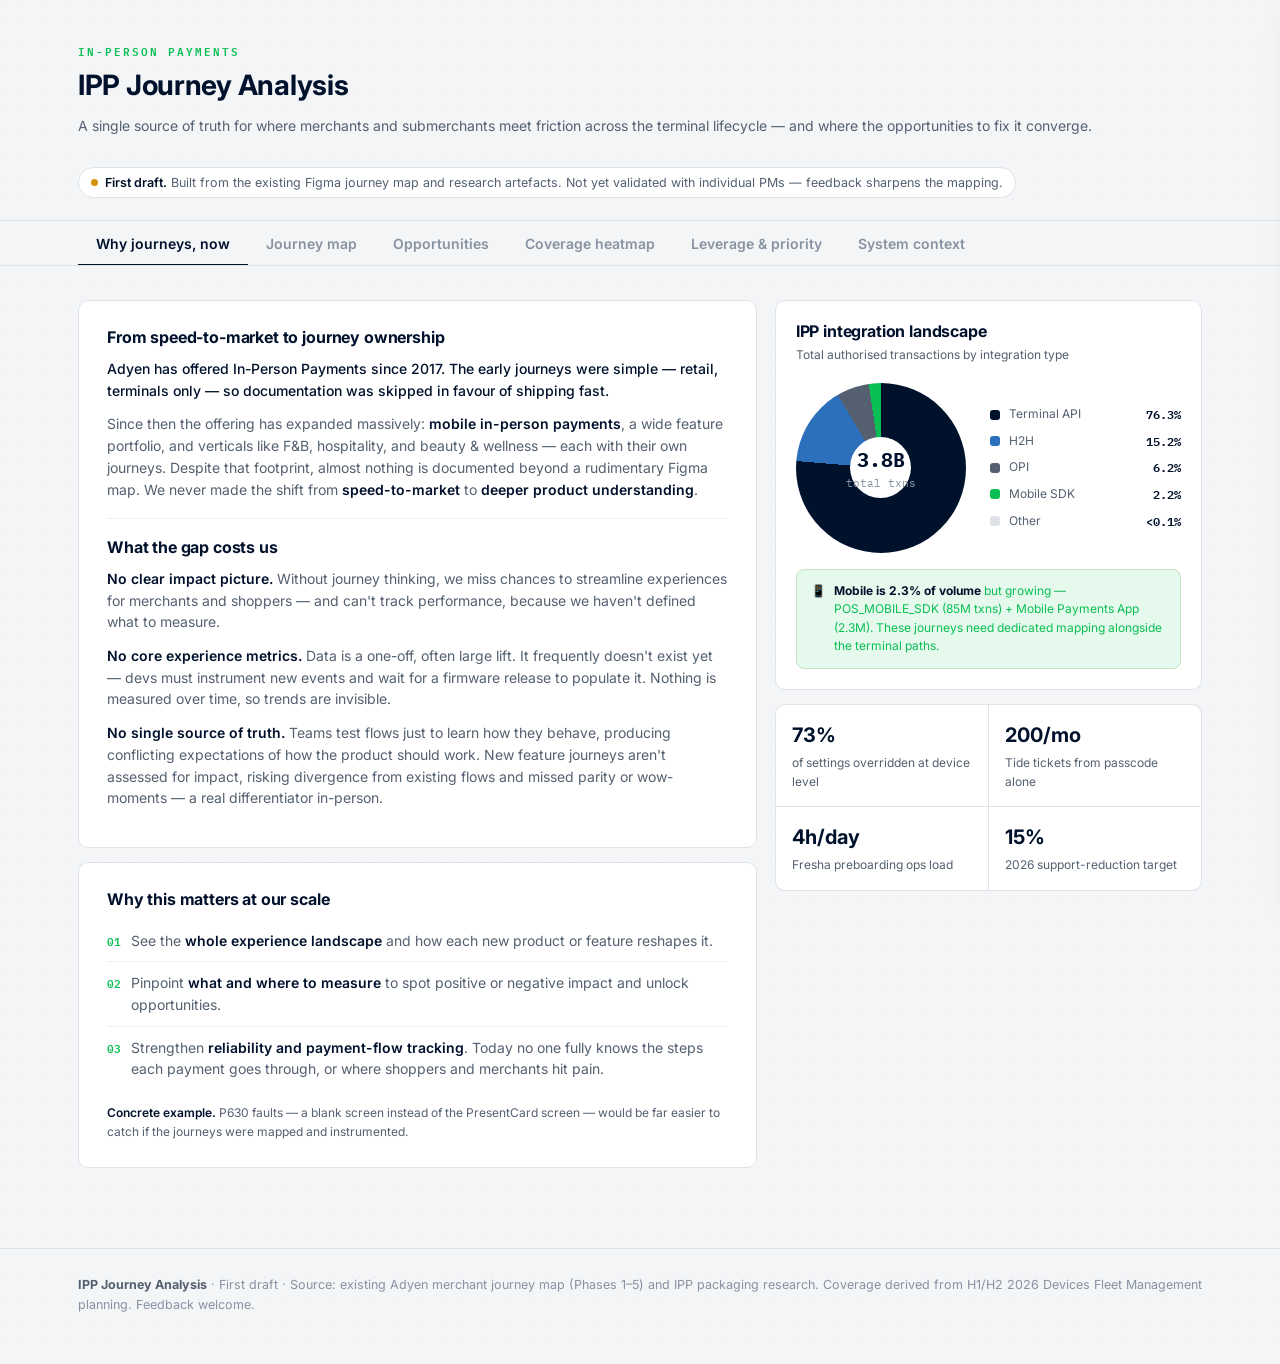
==== IPP Journey.html @ 1c4d9d55 "Initial commit: IPP Journey Dashboard + Landing page" ====
<!DOCTYPE html>
<html lang="en">
<head>
<meta charset="utf-8">
<meta name="viewport" content="width=device-width, initial-scale=1">
<title>IPP Journey Analysis · Opportunity & Coverage Map</title>
<link rel="preconnect" href="https://fonts.googleapis.com">
<link rel="preconnect" href="https://fonts.gstatic.com" crossorigin>
<link href="https://fonts.googleapis.com/css2?family=Inter:wght@400;500;600;700;800;900&family=IBM+Plex+Mono:wght@400;500;600&display=swap" rel="stylesheet">
<style>
:root{
  --bg:#f3f5f7; --panel:#ffffff; --ink:#00112c; --ink-soft:#546070; --ink-faint:#8892a2;
  --line:#dfe3e8; --line-soft:#eef0f3;
  --accent:#0abf53; --accent-deep:#068d3c; --accent-tint:#e6f9ed;
  --strong:#0abf53; --partial:#d4920a; --infra:#2c6fba; --gap:#d14252; --out:#8c95a1; --unmapped:#a8b0b8;
  --p0:#c73a2e; --p1:#b07a12; --p2:#6b7688; --explore:#4a7da8;
  --shadow:0 1px 3px rgba(0,17,44,.04);
  
  /* — Type scale (Adyen CA) — */
  --fs-display:28px; --fs-h1:24px; --fs-h2:20px; --fs-h3:16px;
  --fs-body:14px; --fs-caption:12px; --fs-micro:10.5px;
  --fw-bold:700; --fw-semi:600; --fw-med:500; --fw-reg:400;
  --lh-tight:1.15; --lh-snug:1.3; --lh-normal:1.55;
  --shadow-lg:0 2px 8px rgba(0,17,44,.06),0 12px 32px rgba(0,17,44,.08);
}
*{box-sizing:border-box}
html{scroll-behavior:smooth}
body{margin:0;background:var(--bg);color:var(--ink);
  font-family:"Inter",system-ui,sans-serif;font-size:var(--fs-body);line-height:var(--lh-normal);
  -webkit-font-smoothing:antialiased;
  background-image:radial-gradient(circle at 1px 1px,rgba(0,17,44,.02) 1px,transparent 0);
  background-size:22px 22px;}
.mono{font-family:"IBM Plex Mono",monospace}
h1,h2,h3{font-family:"Inter",sans-serif;font-weight:var(--fw-bold);letter-spacing:-.01em;margin:0}
h1{font-size:var(--fs-display);line-height:var(--lh-tight)}
h2{font-size:var(--fs-h2);line-height:var(--lh-snug)}
h3{font-size:var(--fs-h3);line-height:var(--lh-snug)}
a{color:inherit}

/* ---- shell ---- */
.wrap{max-width:1180px;margin:0 auto;padding:0 28px}
header.top{padding:42px 0 22px;border-bottom:1px solid var(--line)}
.eyebrow{font-family:"IBM Plex Mono",monospace;font-size:11px;letter-spacing:.18em;text-transform:uppercase;color:var(--accent);font-weight:600}
header.top h1{font-size:var(--fs-display);line-height:var(--lh-tight);margin:10px 0 8px;font-weight:var(--fw-bold)}
header.top .sub{color:var(--ink-soft);font-size:var(--fs-body)}
.draftflag{display:inline-flex;align-items:center;gap:7px;margin-top:16px;padding:5px 12px;border:1px solid var(--line);
  border-radius:999px;background:var(--panel);font-size:12.5px;color:var(--ink-soft)}
.draftflag b{color:var(--ink);font-weight:var(--fw-semi)}
.dot{width:7px;height:7px;border-radius:50%;background:var(--partial);display:inline-block;flex:none}

/* ---- nav ---- */
nav.tabs{position:sticky;top:0;z-index:40;background:rgba(243,245,247,.95);backdrop-filter:blur(8px);
  border-bottom:1px solid var(--line)}
.tabs-inner{display:flex;gap:0;overflow-x:auto;padding:0}
.tab{flex:none;border:0;background:transparent;cursor:pointer;font-family:"Inter",sans-serif;font-size:var(--fs-body);
  font-weight:var(--fw-semi);color:var(--ink-faint);padding:14px 18px 12px;border-bottom:2px solid transparent;
  transition:.14s;white-space:nowrap;margin-bottom:-1px}
.tab:hover{color:var(--ink)}
.tab.active{color:var(--ink);border-bottom-color:var(--ink)}
.tab .n{display:none}

section.view{display:none;padding:34px 0 80px;animation:fade .3s ease}
section.view.active{display:block}
@keyframes fade{from{opacity:0;transform:translateY(6px)}to{opacity:1;transform:none}}
.viewhead{margin-bottom:22px}
.viewhead h2{font-size:var(--fs-h1);margin-bottom:6px}
.viewhead p{color:var(--ink-soft);margin:0;font-size:var(--fs-body)}

/* ---- KPI ---- */
.kpis{display:grid;grid-template-columns:repeat(4,1fr);gap:14px;margin:0 0 28px}
.kpi{background:var(--panel);border:1px solid var(--line);border-radius:10px;padding:16px 18px 14px;box-shadow:none}
.kpi .v{font-family:"Inter",sans-serif;font-weight:var(--fw-bold);font-size:var(--fs-h1);line-height:var(--lh-tight);letter-spacing:-.02em}
.kpi .l{font-size:var(--fs-caption);color:var(--ink-soft);margin-top:8px}
.kpi .l b{color:var(--ink);font-weight:600}
.kpi.accent{background:var(--panel);border-color:var(--line);border-left:3px solid var(--accent);color:var(--ink)}
.kpi.accent .v{color:var(--ink)}
.kpi.accent .l{color:var(--ink-soft)}.kpi.accent .l b{color:var(--ink)}

/* ---- cards / generic ---- */
.card{background:var(--panel);border:1px solid var(--line);border-radius:10px;box-shadow:none}
.grid2{display:grid;grid-template-columns:1.35fr .85fr;gap:18px;align-items:start}
.prose{padding:26px 28px}
.prose h3{font-size:var(--fs-h3);margin-bottom:10px}
.prose p{margin:0 0 12px;color:var(--ink-soft);font-size:var(--fs-body)}
.prose p b{color:var(--ink);font-weight:600}
.prose .lead{color:var(--ink);font-size:var(--fs-body);font-weight:var(--fw-med)}
.divider{height:1px;background:var(--line-soft);margin:18px 0}
.stat-strip{display:grid;grid-template-columns:1fr 1fr;gap:1px;background:var(--line);border-radius:10px;overflow:hidden;border:1px solid var(--line)}
.stat-strip .s{background:var(--panel);padding:15px 16px}
.stat-strip .s .num{font-family:"Inter",sans-serif;font-weight:var(--fw-bold);font-size:var(--fs-h2);color:var(--ink)}
.stat-strip .s .cap{font-size:var(--fs-caption);color:var(--ink-soft);margin-top:3px}
.why-list{list-style:none;padding:0;margin:0}
.why-list li{padding:10px 0;border-bottom:1px solid var(--line-soft);font-size:var(--fs-body);color:var(--ink-soft);display:flex;gap:10px}
.why-list li:last-child{border:0}
.why-list li .ix{font-family:"IBM Plex Mono";font-size:11px;color:var(--accent);font-weight:600;flex:none;margin-top:2px}
.why-list li b{color:var(--ink);font-weight:600}

/* ---- filters ---- */
.filters{display:flex;flex-wrap:wrap;gap:18px;align-items:center;margin-bottom:20px;padding:12px 16px;
  background:var(--panel);border:1px solid var(--line);border-radius:10px}
.fgroup{display:flex;align-items:center;gap:8px}
.fgroup .flab{font-family:"IBM Plex Mono";font-size:10.5px;letter-spacing:.12em;text-transform:uppercase;color:var(--ink-faint)}
.chip{border:1px solid var(--line);background:#fff;cursor:pointer;font-family:"Inter";font-weight:600;font-size:12.5px;
  padding:6px 12px;border-radius:999px;color:var(--ink-soft);transition:.14s}
.chip:hover{border-color:var(--ink-faint)}
.chip.on{background:var(--ink);color:#fff;border-color:var(--ink)}
.fcount{margin-left:auto;font-family:"IBM Plex Mono";font-size:12px;color:var(--ink-faint)}

/* ---- opportunity cards ---- */
.opp-grid{display:grid;grid-template-columns:repeat(2,1fr);gap:14px}
.opp{background:var(--panel);border:1px solid var(--line);border-radius:10px;padding:18px 18px 16px;cursor:pointer;
  transition:.16s;box-shadow:var(--shadow);position:relative;overflow:hidden}
.opp:hover{transform:translateY(-2px);box-shadow:var(--shadow-lg);border-color:#cfd6cf}
.opp::before{content:"";position:absolute;left:0;top:0;bottom:0;width:4px;background:var(--cv,var(--out))}
.opp .row1{display:flex;align-items:center;gap:9px;margin-bottom:7px}
.opp .oid{font-family:"IBM Plex Mono";font-weight:600;font-size:12px;color:var(--ink-faint)}
.opp h3{font-size:var(--fs-h3);line-height:var(--lh-snug);margin:2px 0 8px}
.opp .desc{font-size:var(--fs-caption);color:var(--ink-soft);line-height:var(--lh-normal);display:-webkit-box;-webkit-line-clamp:2;-webkit-box-orient:vertical;overflow:hidden}
.opp .meta{display:flex;gap:7px;margin-top:13px;flex-wrap:wrap}
.badge{font-family:"IBM Plex Mono";font-size:10.5px;font-weight:600;padding:3px 9px;border-radius:6px;letter-spacing:.02em}
.pri-P0{background:#fbe7e4;color:var(--p0)}.pri-P1{background:#e8f3de;color:var(--p1)}
.pri-P2{background:#edeeec;color:var(--p2)}.pri-Explore{background:#e6eef4;color:var(--explore)}
.cv{display:inline-flex;align-items:center;gap:6px;font-size:11px;font-weight:600;color:var(--ink-soft)}
.cv .cvdot{width:9px;height:9px;border-radius:50%;background:var(--cvc)}
.cv-strong{--cvc:var(--strong)}.cv-partial{--cvc:var(--partial)}.cv-infra{--cvc:var(--infra)}
.cv-gap{--cvc:var(--gap)}.cv-out{--cvc:var(--out)}.cv-unmapped{--cvc:var(--unmapped)}
.opp .conv{margin-left:auto;font-family:"IBM Plex Mono";font-size:11px;color:var(--ink-faint)}

/* ---- drawer ---- */
.scrim{position:fixed;inset:0;background:rgba(0,17,44,.38);backdrop-filter:blur(2px);opacity:0;pointer-events:none;transition:.22s;z-index:80}
.scrim.on{opacity:1;pointer-events:auto}
.drawer{position:fixed;top:0;right:0;height:100%;width:min(520px,94vw);background:var(--panel);z-index:90;
  transform:translateX(102%);transition:transform .28s cubic-bezier(.4,0,.2,1);box-shadow:var(--shadow-lg);
  overflow-y:auto;border-left:1px solid var(--line)}
.drawer.on{transform:none}
.drawer .dhead{padding:26px 28px 20px;border-bottom:1px solid var(--line);position:relative}
.drawer .dbar{position:absolute;left:0;top:0;bottom:0;width:5px;background:var(--cv,var(--out))}
.drawer .close{position:absolute;top:18px;right:20px;border:1px solid var(--line);background:#fff;border-radius:8px;
  width:32px;height:32px;cursor:pointer;font-size:17px;color:var(--ink-soft);line-height:1}
.drawer .close:hover{background:var(--line-soft)}
.drawer h3{font-size:var(--fs-h2);margin:10px 0 12px;padding-right:30px}
.drawer .dmeta{display:flex;gap:8px;flex-wrap:wrap}
.drawer .dbody{padding:22px 28px 40px}
.drawer .dsec{margin-bottom:20px}
.drawer .dsec .k{font-family:"IBM Plex Mono";font-size:10.5px;letter-spacing:.13em;text-transform:uppercase;color:var(--ink-faint);margin-bottom:7px}
.drawer .dsec .vtxt{font-size:var(--fs-body);color:var(--ink-soft)}
.signal{display:grid;grid-template-columns:1fr;gap:12px}
.signal .sg{border:1px solid var(--line);border-radius:10px;padding:12px 14px;background:#fff}
.signal .sg .sk{font-size:11.5px;font-weight:600;color:var(--ink);margin-bottom:3px}
.signal .sg .sv{font-size:13px;color:var(--ink-soft)}
.where{display:flex;flex-wrap:wrap;gap:7px}
.wtag{font-family:"IBM Plex Mono";font-size:11px;font-weight:600;padding:5px 10px;border-radius:7px;background:var(--accent-tint);color:var(--accent-deep)}
.wtag.star{background:#e8f3de;color:var(--p1)}
.whybox{background:var(--accent-tint);border:1px solid #cfe4d9;border-radius:10px;padding:14px 16px;font-size:14px;color:var(--accent-deep)}

/* ---- journey ---- */
.jtoggle{display:inline-flex;align-items:center;background:var(--panel);border:1px solid var(--line);border-radius:10px;padding:3px;gap:3px}
.jtoggle button{border:0;background:transparent;cursor:pointer;font-family:"Inter",sans-serif;font-weight:var(--fw-semi);font-size:var(--fs-caption);
  padding:6px 14px;border-radius:7px;color:var(--ink-faint);transition:.14s;white-space:nowrap}
.jtoggle button:hover{color:var(--ink)}
.jtoggle button.on{background:var(--ink);color:#fff}
.journey-canvas{border:1px solid var(--line);border-radius:10px;overflow-x:auto;overflow-y:visible;
  background:#f8f9fb;background-image:radial-gradient(circle,#dfe3e8 .8px,transparent .8px);background-size:18px 18px;
  padding:28px 24px 32px}
.phase-flow{display:flex;gap:0;min-width:min-content;align-items:stretch}
.phase-col{flex:none;display:flex;flex-direction:column;gap:10px}
.phase-col .phase-head{font-family:"IBM Plex Mono",monospace;font-size:10.5px;letter-spacing:.12em;text-transform:uppercase;
  color:var(--accent);font-weight:600;padding:0 4px 10px;white-space:nowrap}
.phase-connector{flex:none;width:36px;display:flex;align-items:center;justify-content:center;position:relative;margin-top:28px}
.phase-connector::before{content:"";width:100%;height:1.5px;background:var(--line)}
.phase-connector::after{content:"";position:absolute;right:2px;top:50%;transform:translateY(-50%);
  border:5px solid transparent;border-left:6px solid var(--line)}
.step{flex:none;width:186px;background:var(--panel);border:1px solid var(--line);border-radius:10px;padding:12px 14px;
  position:relative;transition:.16s;cursor:default}
.step.has{cursor:pointer}.step.has:hover{border-color:#b8c0c8;box-shadow:var(--shadow-lg);transform:translateY(-2px)}
.step.star{border-color:var(--accent);border-width:1.5px;background:linear-gradient(168deg,#f0faf4,#fff)}
.step .sid{font-family:"IBM Plex Mono",monospace;font-size:11px;color:var(--ink-faint);font-weight:600}
.step .slabel{font-size:13px;font-weight:600;line-height:1.25;margin:4px 0 9px;min-height:32px}
.step .snote{font-size:11px;color:var(--ink-faint);line-height:1.4;margin-bottom:10px;min-height:30px}
.step .sopps{display:flex;flex-wrap:wrap;gap:4px;min-height:20px}
.opin{font-family:"IBM Plex Mono";font-size:10px;font-weight:600;padding:2px 6px;border-radius:5px;background:var(--accent-tint);color:var(--accent-deep)}
.step.star .star-i{display:inline-flex;align-items:center;gap:5px;font-size:10.5px;font-weight:600;
  color:var(--accent);background:var(--accent-tint);padding:3px 9px;border-radius:6px;margin-bottom:6px;
  font-family:'IBM Plex Mono',monospace;letter-spacing:.02em}
.step .empty{font-size:11px;color:var(--unmapped);font-style:italic}
.starnote{margin-top:10px;font-size:12.5px;color:var(--accent);display:flex;gap:7px;align-items:flex-start}
.starnote .si{flex:none}

/* ---- heatmap ---- */
.legend{display:flex;flex-wrap:wrap;gap:16px;margin-bottom:18px;font-size:12.5px;color:var(--ink-soft)}
.legend span{display:inline-flex;align-items:center;gap:7px}
.legend .lg{width:11px;height:11px;border-radius:3px}
.heatwrap{overflow-x:auto;border:1px solid var(--line);border-radius:10px;background:var(--panel);box-shadow:none}
table.heat{border-collapse:collapse;width:100%;min-width:980px}
table.heat th,table.heat td{border-bottom:1px solid var(--line-soft);border-right:1px solid var(--line-soft);text-align:center;padding:0}
table.heat thead th{position:sticky;top:0;background:var(--panel);font-weight:600;font-size:10.5px;color:var(--ink-soft);
  padding:10px 4px;vertical-align:top;line-height:1.25;z-index:2}
table.heat thead th .jhead{font-family:"IBM Plex Mono";font-size:9px;letter-spacing:.08em;color:var(--ink-faint);text-transform:uppercase}
table.heat thead th.star{background:#f4faf6}
table.heat thead th .cid{font-family:"IBM Plex Mono";font-weight:600;color:var(--ink);font-size:11px}
.rowhead{text-align:left!important;padding:11px 14px!important;position:sticky;left:0;background:var(--panel);z-index:1;
  min-width:230px;border-right:1px solid var(--line)!important;cursor:pointer}
.rowhead .rh{display:flex;align-items:center;gap:9px}
.rowhead .roid{font-family:"IBM Plex Mono";font-size:11px;color:var(--ink-faint);font-weight:600}
.rowhead .rtitle{font-size:13px;font-weight:600;line-height:1.2}
.rowhead .rcv{margin-left:auto;width:10px;height:10px;border-radius:50%;flex:none}
.cell{height:46px;position:relative}
.cell .fill{position:absolute;inset:5px;border-radius:7px;display:flex;align-items:center;justify-content:center}
.cell.f .fill{cursor:pointer}
.cell .fill .ck{font-size:14px;color:#fff;font-weight:700}
.cell.f-strong .fill{background:var(--strong)}.cell.f-partial .fill{background:var(--partial)}
.cell.f-infra .fill{background:var(--infra)}.cell.f-gap .fill{background:var(--gap)}
.cell.colstar{background:#fdfaf2}
table.heat tr:hover .rowhead{background:#fff}
.heat tr.dim{opacity:.28}
.totrow td{font-family:"IBM Plex Mono";font-size:12px;font-weight:600;color:var(--ink);padding:9px 4px!important;background:#f3f6fa}
.totrow .rowhead{background:#f3f6fa;font-family:"Inter";font-size:12px;color:var(--ink-soft)}
.htip{position:fixed;z-index:120;background:var(--ink);color:#fff;padding:9px 12px;border-radius:9px;font-size:12.5px;
  max-width:230px;line-height:1.4;pointer-events:none;opacity:0;transition:opacity .12s;box-shadow:var(--shadow-lg)}
.htip.on{opacity:1}
.htip .tt{font-family:"IBM Plex Mono";font-size:10px;letter-spacing:.05em;color:#9fd9bf;margin-bottom:3px}

/* ---- leverage ---- */
.lev-grid{display:grid;grid-template-columns:1fr 1fr;gap:14px}
.lev{background:var(--panel);border:1px solid var(--line);border-radius:10px;padding:16px 18px;box-shadow:var(--shadow);position:relative}
.lev .lr{position:absolute;top:14px;right:16px;font-family:"Inter",sans-serif;font-weight:var(--fw-bold);font-size:var(--fs-display);color:var(--line);line-height:1}
.lev .lj{font-family:"IBM Plex Mono";font-size:10.5px;letter-spacing:.1em;text-transform:uppercase;color:var(--accent);font-weight:600}
.lev h3{font-size:var(--fs-h3);margin:6px 0 6px;padding-right:34px}
.lev .lwhy{font-size:13px;color:var(--ink-soft);margin-bottom:11px}
.lev .lconv{display:flex;align-items:center;gap:10px}
.lev .lcount{font-family:"IBM Plex Mono";font-size:11px;font-weight:600;color:var(--ink);background:var(--accent-tint);padding:3px 9px;border-radius:6px}
.lev .lopps{display:flex;gap:5px;flex-wrap:wrap}
.lev.top{background:var(--panel);border-color:var(--line);border-left:3px solid var(--accent)}
.lev.top .lr{color:var(--line)}.lev.top .lj{color:var(--accent)}.lev.top h3{color:var(--ink)}
.lev.top .lwhy{color:var(--ink-soft)}.lev.top .lcount{background:var(--accent-tint);color:var(--accent)}
.lev.top .opin{background:var(--accent-tint);color:var(--accent)}

/* ---- priority table ---- */
.pritable{margin-top:30px}
.pritable h3{font-size:18px;margin-bottom:4px}
.pritable .ph{color:var(--ink-soft);font-size:14px;margin:0 0 16px}
.prow{display:grid;grid-template-columns:46px 1fr;gap:16px;padding:16px 0;border-bottom:1px solid var(--line-soft);align-items:start}
.prow:last-child{border:0}
.prow .pidcell{font-family:"IBM Plex Mono";font-weight:600;font-size:13px;color:var(--ink)}
.prow .ptop{display:flex;align-items:center;gap:9px;flex-wrap:wrap;margin-bottom:8px}
.prow .pname{font-weight:var(--fw-semi);font-size:var(--fs-body)}
.prow .pwhy{font-size:var(--fs-body);color:var(--ink-soft)}
.unmapped-note{margin-top:26px;background:#f4faf6;border:1px solid #c8e0c2;border-radius:12px;padding:18px 20px}
.unmapped-note .un-h{font-weight:700;font-size:14px;color:var(--p1);margin-bottom:6px;display:flex;align-items:center;gap:8px}
.unmapped-note p{font-size:13.5px;color:var(--ink-soft);margin:0 0 8px}

footer{border-top:1px solid var(--line);padding:26px 0 50px;color:var(--ink-faint);font-size:12.5px}
footer b{color:var(--ink-soft)}

@media(max-width:860px){
  .kpis{grid-template-columns:1fr 1fr}.grid2{grid-template-columns:1fr}
  .opp-grid{grid-template-columns:1fr}.lev-grid{grid-template-columns:1fr}
  .wrap{padding:0 18px}
}

/* — Pie chart — */
.chart-card{background:var(--panel);border:1px solid var(--line);border-radius:10px;padding:20px}
.chart-card h3{font-size:var(--fs-h3);margin-bottom:4px}
.chart-card .chart-sub{font-size:var(--fs-caption);color:var(--ink-soft);margin-bottom:18px}
.donut-wrap{display:flex;align-items:center;gap:24px}
.donut{width:170px;height:170px;border-radius:50%;position:relative;flex:none;
  background:conic-gradient(
    #00112c 0% 76.3%,
    #2c6fba 76.3% 91.5%,
    #546070 91.5% 97.7%,
    #0abf53 97.7% 99.94%,
    #dfe3e8 99.94% 100%
  )}
.donut::after{content:"";position:absolute;inset:32%;border-radius:50%;background:var(--panel)}
.donut-center{position:absolute;inset:0;display:flex;flex-direction:column;align-items:center;justify-content:center;z-index:1;
  font-family:"IBM Plex Mono",monospace;pointer-events:none}
.donut-center .dc-v{font-size:var(--fs-h2);font-weight:var(--fw-bold);color:var(--ink)}
.donut-center .dc-l{font-size:var(--fs-micro);color:var(--ink-faint)}
.chart-legend{display:flex;flex-direction:column;gap:8px;flex:1}
.chart-legend .cl{display:flex;align-items:center;gap:9px;font-size:var(--fs-caption)}
.chart-legend .cl .clc{width:10px;height:10px;border-radius:3px;flex:none}
.chart-legend .cl .clv{margin-left:auto;font-family:"IBM Plex Mono",monospace;font-weight:var(--fw-semi);color:var(--ink)}
.chart-legend .cl .cln{color:var(--ink-soft)}
.mobile-callout{margin-top:16px;background:var(--accent-tint);border:1px solid #c8e0c2;border-radius:8px;padding:12px 14px;
  font-size:var(--fs-caption);color:var(--accent);display:flex;gap:8px;align-items:flex-start}
.mobile-callout b{color:var(--ink)}

/* — Device badges on journey — */
.dev-filter{display:inline-flex;align-items:center;background:var(--panel);border:1px solid var(--line);border-radius:10px;padding:3px;gap:3px}
.dev-filter button{border:0;background:transparent;cursor:pointer;font-family:"Inter",sans-serif;font-size:var(--fs-caption);
  font-weight:var(--fw-semi);padding:6px 14px;border-radius:7px;color:var(--ink-faint);transition:.14s;white-space:nowrap}
.dev-filter button:hover{color:var(--ink)}
.dev-filter button.on{background:var(--ink);color:#fff}
.dbadge{display:inline-flex;align-items:center;gap:4px;font-size:9.5px;font-weight:var(--fw-semi);
  padding:2px 7px;border-radius:5px;margin-top:6px;letter-spacing:.02em;font-family:"IBM Plex Mono",monospace}
.dbadge.db-both{background:#e6f9ed;color:#068d3c}
.dbadge.db-terminal{background:#eef0f3;color:var(--ink-faint)}
.step.dimmed{opacity:.22;pointer-events:none;transform:scale(.97)}
</style>
</head>
<body>

<header class="top">
  <div class="wrap">
    <div class="eyebrow">In-Person Payments</div>
    <h1>IPP Journey Analysis</h1>
    <p class="sub">A single source of truth for where merchants and submerchants meet friction across the terminal lifecycle — and where the opportunities to fix it converge.</p>
    <div class="draftflag"><span class="dot"></span><span><b>First draft.</b>&nbsp;Built from the existing Figma journey map and research artefacts. Not yet validated with individual PMs — feedback sharpens the mapping.</span></div>
  </div>
</header>

<nav class="tabs"><div class="wrap"><div class="tabs-inner" id="tabs">
  <button class="tab active" data-v="overview"><span class="n">01</span>Why journeys, now</button>
  <button class="tab" data-v="journey"><span class="n">02</span>Journey map</button>
  <button class="tab" data-v="opps"><span class="n">03</span>Opportunities</button>
  <button class="tab" data-v="coverage"><span class="n">04</span>Coverage heatmap</button>
  <button class="tab" data-v="leverage"><span class="n">05</span>Leverage & priority</button>
  <button class="tab" data-v="sysinfo"><span class="n">06</span>System context</button>
</div></div></nav>

<main class="wrap">

<!-- ===== OVERVIEW ===== -->
<section class="view active" id="overview">
  <div class="grid2">
    <div>
      <div class="card prose" style="margin-bottom:14px">
        <h3>From speed-to-market to journey ownership</h3>
        <p class="lead">Adyen has offered In-Person Payments since 2017. The early journeys were simple — retail, terminals only — so documentation was skipped in favour of shipping fast.</p>
        <p>Since then the offering has expanded massively: <b>mobile in-person payments</b>, a wide feature portfolio, and verticals like F&amp;B, hospitality, and beauty &amp; wellness — each with their own journeys. Despite that footprint, almost nothing is documented beyond a rudimentary Figma map. We never made the shift from <b>speed-to-market</b> to <b>deeper product understanding</b>.</p>
        <div class="divider"></div>
        <h3>What the gap costs us</h3>
        <p><b>No clear impact picture.</b> Without journey thinking, we miss chances to streamline experiences for merchants and shoppers — and can't track performance, because we haven't defined what to measure.</p>
        <p><b>No core experience metrics.</b> Data is a one-off, often large lift. It frequently doesn't exist yet — devs must instrument new events and wait for a firmware release to populate it. Nothing is measured over time, so trends are invisible.</p>
        <p><b>No single source of truth.</b> Teams test flows just to learn how they behave, producing conflicting expectations of how the product should work. New feature journeys aren't assessed for impact, risking divergence from existing flows and missed parity or wow-moments — a real differentiator in-person.</p>
      </div>
      <div class="card prose">
        <h3>Why this matters at our scale</h3>
        <ul class="why-list">
          <li><span class="ix">01</span><span>See the <b>whole experience landscape</b> and how each new product or feature reshapes it.</span></li>
          <li><span class="ix">02</span><span>Pinpoint <b>what and where to measure</b> to spot positive or negative impact and unlock opportunities.</span></li>
          <li><span class="ix">03</span><span>Strengthen <b>reliability and payment-flow tracking</b>. Today no one fully knows the steps each payment goes through, or where shoppers and merchants hit pain.</span></li>
        </ul>
        <p style="margin-top:14px;margin-bottom:0;font-size:var(--fs-caption)"><b>Concrete example.</b> P630 faults — a blank screen instead of the PresentCard screen — would be far easier to catch if the journeys were mapped and instrumented.</p>
      </div>
    </div>

    <div>
      <div class="chart-card" style="margin-bottom:14px">
        <h3>IPP integration landscape</h3>
        <div class="chart-sub">Total authorised transactions by integration type</div>
        <div class="donut-wrap">
          <div class="donut" style="position:relative">
            <div class="donut-center"><span class="dc-v">3.8B</span><span class="dc-l">total txns</span></div>
          </div>
          <div class="chart-legend">
            <div class="cl"><span class="clc" style="background:#00112c"></span><span class="cln">Terminal API</span><span class="clv">76.3%</span></div>
            <div class="cl"><span class="clc" style="background:#2c6fba"></span><span class="cln">H2H</span><span class="clv">15.2%</span></div>
            <div class="cl"><span class="clc" style="background:#546070"></span><span class="cln">OPI</span><span class="clv">6.2%</span></div>
            <div class="cl"><span class="clc" style="background:#0abf53"></span><span class="cln">Mobile SDK</span><span class="clv">2.2%</span></div>
            <div class="cl"><span class="clc" style="background:#dfe3e8"></span><span class="cln">Other</span><span class="clv">&lt;0.1%</span></div>
          </div>
        </div>
        <div class="mobile-callout">
          <span>📱</span>
          <span><b>Mobile is 2.3% of volume</b> but growing — POS_MOBILE_SDK (85M txns) + Mobile Payments App (2.3M). These journeys need dedicated mapping alongside the terminal paths.</span>
        </div>
      </div>
      <div class="stat-strip">
        <div class="s"><div class="num">73%</div><div class="cap">of settings overridden at device level</div></div>
        <div class="s"><div class="num">200/mo</div><div class="cap">Tide tickets from passcode alone</div></div>
        <div class="s"><div class="num">4h/day</div><div class="cap">Fresha preboarding ops load</div></div>
        <div class="s"><div class="num">15%</div><div class="cap">2026 support-reduction target</div></div>
      </div>
    </div>
  </div>
</section>

<!-- ===== OPPORTUNITIES ===== -->
<section class="view" id="opps">
  <div class="viewhead"><h2>Opportunity portfolio</h2>
    <p>Ten opportunities surfaced across both journeys. Coverage status maps H1/H2 2026 initiatives against each opportunity — it isn't subjective. Tap any card for the full evidence and priority reasoning.</p></div>
  <div class="kpis">
    <div class="kpi accent"><div class="v">10</div><div class="l"><b>opportunities</b> identified — 8 mapped to journeys, 2 pending research</div></div>
    <div class="kpi"><div class="v">4</div><div class="l"><b>P0 opportunities</b> carry the strongest evidence and business case</div></div>
    <div class="kpi"><div class="v">2</div><div class="l"><b>journeys mapped</b>: Merchant config &amp; AfP submerchant onboarding</div></div>
    <div class="kpi"><div class="v">3.c</div><div class="l"><b>highest-leverage moment</b> — 5 opportunities converge at Initial Config</div></div>
  </div>
  <div class="filters">
    <div class="fgroup"><span class="flab">Priority</span>
      <button class="chip on" data-fp="all">All</button>
      <button class="chip" data-fp="P0">P0</button><button class="chip" data-fp="P1">P1</button>
      <button class="chip" data-fp="P2">P2</button><button class="chip" data-fp="Explore">Explore</button></div>
    <div class="fgroup"><span class="flab">Coverage</span>
      <button class="chip on" data-fc="all">All</button>
      <button class="chip" data-fc="strong">Strong</button><button class="chip" data-fc="partial">Partial</button>
      <button class="chip" data-fc="infra">Infra</button><button class="chip" data-fc="gap">Gap</button>
      <button class="chip" data-fc="unmapped">Unmapped</button></div>
    <span class="fcount" id="oppcount"></span>
  </div>
  <div class="opp-grid" id="oppGrid"></div>
</section>

<!-- ===== JOURNEY ===== -->
<section class="view" id="journey">
  <div class="viewhead"><h2>Journey map</h2>
    <p>Where merchants and submerchants hit friction across the terminal lifecycle — and where opportunities cluster into high-leverage intervention points.</p></div>
  <div style="display:flex;align-items:stretch;gap:10px;margin-bottom:16px;flex-wrap:wrap"><div class="jtoggle" id="jtoggle"><button class="on" data-j="A">A · Merchant Configuration</button><button data-j="B">B · Submerchant Onboarding (AfP)</button></div><div class="dev-filter" id="devFilter"><button class="on" data-d="all">All devices</button><button data-d="both">📱 Mobile relevant</button><button data-d="terminal">Terminal only</button></div></div><div id="journeyBody"></div>
</section>

<!-- ===== COVERAGE ===== -->
<section class="view" id="coverage">
  <div class="viewhead"><h2>Coverage heatmap</h2>
    <p>What is covered at each journey moment. Rows are opportunities, columns are journey sub-steps. Hover a filled cell for what's covered there; tap an opportunity to isolate its row.</p></div>
  <div class="legend">
    <span><i class="lg" style="background:var(--strong)"></i>Strong — multiple active initiatives</span>
    <span><i class="lg" style="background:var(--partial)"></i>Partial / Infra only</span>
    <span><i class="lg" style="background:var(--gap)"></i>Gap — no initiative</span>
    <span><i class="lg" style="background:var(--out)"></i>Out of scope / not Devices-owned</span>
  </div>
  <div class="heatwrap"><table class="heat" id="heat"></table></div>
</section>

<!-- ===== LEVERAGE ===== -->
<section class="view" id="leverage">
  <div class="viewhead"><h2>Leverage &amp; priority</h2>
    <p>Where opportunities converge — and why each is prioritised the way it is. Leverage is simply the count of opportunities meeting at one moment; priority weighs evidence, business impact, urgency, and foundational dependency.</p></div>
  <h3 style="font-size:16px;margin-bottom:14px">Highest-leverage moments across both journeys</h3>
  <div class="lev-grid" id="levGrid"></div>

  <div class="card prose pritable">
    <h3>Priority reasoning</h3>
    <p class="ph">Why each opportunity sits where it does.</p>
    <div id="priList"></div>
    <div class="unmapped-note">
      <div class="un-h"><span class="dot"></span>Two opportunities are intentionally unmapped</div>
      <p><b>O5 · Device customization at scale</b> and <b>O9 · Dynamic / personalized terminal content</b> sit in a campaign / content-deployment journey that hasn't been researched. The Branding research surfaces the pain (Adidas missed the Olympics window; the MVP is limited to SFO1) but doesn't define journey phases.</p>
      <p style="margin-bottom:0"><b>Next step:</b> run targeted research with merchants who deploy campaigns — e.g. Adidas, Mantel, Northern Tool — before adding a campaign journey to this map.</p>
    </div>
  </div>
</section>

<!-- ===== SYSTEM CONTEXT ===== -->
<section class="view" id="sysinfo">
  <div class="viewhead"><h2>System context &amp; documentation</h2>
    <p>Technical architecture, configuration hierarchy, and documentation references gathered from Hub and Adyen Docs — grounding the journey map in how the system actually works.</p></div>

  <div class="grid2" style="margin-bottom:22px">
    <div class="card prose">
      <h3>Configuration hierarchy</h3>
      <p class="lead">Settings inherit downward through 5 levels. Overrides at any level propagate to all children unless explicitly overridden further down.</p>
      <div style="background:#f8f9fb;border:1px solid var(--line);border-radius:8px;padding:14px 16px;font-family:'IBM Plex Mono',monospace;font-size:13px;line-height:1.8;margin:12px 0">
        <span style="color:var(--accent);font-weight:700">PSP</span> &rarr; <span style="color:var(--infra);font-weight:700">Company</span> &rarr; <span style="color:var(--partial);font-weight:700">Merchant</span> &rarr; <span style="color:var(--p1);font-weight:700">Store</span> &rarr; <span style="color:var(--p0);font-weight:700">Terminal</span>
      </div>
      <p><b>73% of settings</b> are overridden at the terminal level (the bottom). There is no single entry point for the settings application — merchants edit at account, store, or terminal level through different CA/BO paths.</p>
      <div class="divider"></div>
      <h3>Terminal Fleet Management (TFM)</h3>
      <p>Core database entities: <b>tfmconfig</b> (settings for an entity), <b>tfmterminal</b> (individual devices), <b>store</b> (merchant store), <b>account</b> (company/merchant/PSP), <b>tfmprofile</b> (config applied to terminals by filter).</p>
      <p><b>Account Settings Profiles</b> (GA Sep 2025) combine ADPs + TFM settings into reusable profiles for bulk configuration across accounts — reducing manual one-by-one setups.</p>
      <div class="divider"></div>
      <h3>EMV Kernel Configuration flow</h3>
      <p>The EMV config flow has <b>5 phases</b>, triggered when a terminal boots or merchant settings change. This is the deepest layer of configuration — card-scheme-specific parameters that determine payment behaviour.</p>
    </div>
    <div>
      <div class="card prose" style="margin-bottom:14px">
        <h3>Device Fleet Management teams</h3>
        <ul class="why-list">
          <li><span class="ix">01</span><span><b>Device configuration</b> — Config generation, delivery, CA/BO tools, inheritance, BIN tables</span></li>
          <li><span class="ix">02</span><span><b>SoftPOS management</b> — SDK management, companion app config, SDK diagnosis</span></li>
          <li><span class="ix">03</span><span><b>Custom configuration</b> — OPI config, branding, theming, customization</span></li>
          <li><span class="ix">04</span><span><b>Apple Tap to Pay</b> — Payment profiles, TtP configuration</span></li>
          <li><span class="ix">05</span><span><b>Kernel &amp; EMV</b> — Kernel configurations, AID configuration</span></li>
        </ul>
      </div>
      <div class="card prose">
        <h3>Supply chain journey</h3>
        <p>The IPP Platform Supply Chain team smooths <b>the terminal's journey from warehouse to merchant</b>. Services include:</p>
        <ul class="why-list">
          <li><span class="ix">&bull;</span><span><b>Dropshipping</b> — Direct from warehouse to submerchant</span></li>
          <li><span class="ix">&bull;</span><span><b>Custom packaging</b> — Leaflets, QR codes, branded boxes for platform merchants</span></li>
          <li><span class="ix">&bull;</span><span><b>Bulk shipping</b> — Safety stock management (max 6 months in warehouse before firmware staleness)</span></li>
        </ul>
      </div>
    </div>
  </div>

  <h3 style="font-size:16px;margin-bottom:14px">Terminal boarding journey (from logs)</h3>
  <div class="card prose" style="margin-bottom:22px">
    <p>The terminal boarding sequence can be monitored via log queries combining these steps:</p>
    <div style="display:flex;flex-wrap:wrap;gap:6px;margin:10px 0">
      <span class="opin">listStores</span><span style="color:var(--ink-faint)">&rarr;</span>
      <span class="opin">getConfiguration</span><span style="color:var(--ink-faint)">&rarr;</span>
      <span class="opin">selfBoarding</span><span style="color:var(--ink-faint)">&rarr;</span>
      <span class="opin">merchant.json</span><span style="color:var(--ink-faint)">&rarr;</span>
      <span class="opin">confirm</span><span style="color:var(--ink-faint)">&rarr;</span>
      <span class="opin">maintenance</span>
    </div>
    <p style="margin-bottom:0">This sequence maps to journey steps <b>2.c → 3.c</b>: the terminal receives its identity, downloads config, and enters operational state. Failures here create the support tickets that O3 and O4 aim to reduce.</p>
  </div>

  <h3 style="font-size:16px;margin-bottom:14px">Documentation references</h3>
  <div class="opp-grid">
    <div class="card prose" style="padding:18px">
      <h3 style="font-size:14px;color:var(--accent)">Hub (Internal)</h3>
      <ul class="why-list" style="font-size:12.5px">
        <li><span class="ix">→</span><span><a href="https://hub.is.adyen.com/engineering/platform/payments/in-person-payments/backend/ipp-platform-frontend/tfm-frontend-knowledge-sharing" target="_blank"><b>Terminal Settings application</b></a> — Property hierarchy &amp; inheritance</span></li>
        <li><span class="ix">→</span><span><a href="https://hub.is.adyen.com/our-company/organization/product--engineering/solutions/payments/devices-team/device-fleet-management" target="_blank"><b>Device Fleet Management</b></a> — Team structure &amp; responsibilities</span></li>
        <li><span class="ix">→</span><span><a href="https://hub.is.adyen.com/engineering/platform/payments/in-person-payments/backend/terminal-fleet-management/tfmproperties/tfm_configuration_db_scheam" target="_blank"><b>TFM Configuration DB Schema</b></a> — Core data model</span></li>
        <li><span class="ix">→</span><span><a href="https://hub.is.adyen.com/engineering/platform/payments/in-person-payments/ipp-mobile/backend/emv-kernel-configuration" target="_blank"><b>EMV Kernel Configuration</b></a> — 5-phase config flow</span></li>
        <li><span class="ix">→</span><span><a href="https://hub.is.adyen.com/engineering/platform/payments/in-person-payments/backend/team-duty" target="_blank"><b>Team Duty</b></a> — Boarding journey log queries</span></li>
        <li><span class="ix">→</span><span><a href="https://hub.is.adyen.com/our-company/organization/product--engineering/solutions/payments/in-person-payments/ipp-platform" target="_blank"><b>IPP Platform</b></a> — Supply chain &amp; billing overview</span></li>
        <li><span class="ix">→</span><span><a href="https://hub.is.adyen.com/engineering/platform/payments/in-person-payments/backend/development-lifecycle/configure-a-terminal-to-your-local-environment-castles-android" target="_blank"><b>Terminal onboarding (Castles)</b></a> — Step-by-step boarding</span></li>
      </ul>
    </div>
    <div class="card prose" style="padding:18px">
      <h3 style="font-size:14px;color:var(--infra)">Adyen Docs (External)</h3>
      <ul class="why-list" style="font-size:12.5px">
        <li><span class="ix">→</span><span><a href="https://docs.adyen.com/point-of-sale" target="_blank"><b>Automate terminal management</b></a> — Order, assign, configure via Management API</span></li>
        <li><span class="ix">→</span><span><a href="https://docs.adyen.com/platforms/quickstart-guide" target="_blank"><b>Platforms: Terminals quickstart</b></a> — Onboarding friction, logistics, adoption benchmarks</span></li>
        <li><span class="ix">→</span><span><a href="https://docs.adyen.com/partners" target="_blank"><b>Partner terminal configuration</b></a> — Partner Portal config flow</span></li>
        <li><span class="ix">→</span><span><a href="https://docs.adyen.com/point-of-sale/automating-terminal-management" target="_blank"><b>Order terminals API</b></a> — Hardware ordering including hardware kits</span></li>
        <li><span class="ix">→</span><span><a href="https://docs.adyen.com/industries/peak-season" target="_blank"><b>Peak season: In-person payments</b></a> — POS as final shopper journey step</span></li>
        <li><span class="ix">→</span><span><a href="https://docs.adyen.com/franchisees" target="_blank"><b>Payments lifecycle</b></a> — Payment statuses (Authorised → Captured)</span></li>
      </ul>
    </div>
  </div>

  <div class="card prose" style="margin-top:22px">
    <h3>Platform terminal onboarding — key friction insight</h3>
    <p class="lead" style="border-left:3px solid var(--accent);padding-left:14px;margin:14px 0">"Onboarding the terminal can be a source of friction and therefore impact the extent to which users fully adopt the solution. If the setup process is too difficult, users may drop off before they have fully adopted terminal payments."</p>
    <p style="font-size:12px;color:var(--ink-faint)">— Adyen Docs, Platforms Quickstart Guide</p>
    <div class="divider"></div>
    <h3>Recommendations from docs (for AfP platforms)</h3>
    <ul class="why-list">
      <li><span class="ix">01</span><span><b>Automate onboarding early.</b> Start with operational support but focus on automating through a 'Terminal Manager' in the platform's customer environment — more scalable, better UX.</span></li>
      <li><span class="ix">02</span><span><b>Define adoption benchmarks.</b> Determine when a terminal is considered 'adopted' to monitor performance and identify improvement areas.</span></li>
      <li><span class="ix">03</span><span><b>Maintain healthy safety stock.</b> Low inventory risks out-of-stock; terminals in warehouse &gt;6 months get stale firmware &amp; low battery.</span></li>
      <li><span class="ix">04</span><span><b>Consider software-first.</b> Tap to Pay / Mobile SDK provides an easier starting point — less logistics, lower upfront investment. Move to hardware as users mature.</span></li>
    </ul>
  </div>
</section>

</main>

<div class="scrim" id="scrim"></div>
<aside class="drawer" id="drawer"></aside>
<div class="htip" id="htip"></div>

<footer><div class="wrap">
  <b>IPP Journey Analysis</b> · First draft · Source: existing Adyen merchant journey map (Phases 1–5) and IPP packaging research. Coverage derived from H1/H2 2026 Devices Fleet Management planning. Feedback welcome.
</div></footer>

<script>
const DATA = {"opps": [{"id": "O1", "title": "Flexible configuration scoping", "priority": "P0", "coverage": "gap", "coverageLabel": "Gap", "desc": "Account structure forces manual overhead for franchises, regional groups and multi-brand setups. Decisions made at setup get locked in and cause downstream pain.", "evidence": "High \u2014 5 evidence points, 22% workaround stat, 4 named merchants", "business": "High \u2014 blocks 1\u21925M scaling; structurally caps growth for franchise / multi-brand", "urgency": "High \u2014 competitive risk (36% mention better PSPs); merchants create dummy stores today", "dependency": "Yes \u2014 every other opp operates within the account-structure model", "why": "Scores high on all four signals. Under-invested due to org complexity, not strategic unimportance."}, {"id": "O2", "title": "Scalable deployment of settings & assets", "priority": "P0", "coverage": "partial", "coverageLabel": "Partial", "desc": "No bulk apply across merchant accounts or stores; deploying configs and assets is manual at fleet scale.", "evidence": "High \u2014 Adidas Olympics miss, 36% competitive comparison, top survey request", "business": "High \u2014 directly enables campaign revenue moments", "urgency": "High \u2014 already costing real money (Olympics missed)", "dependency": "Partial \u2014 depends on O1 to be fully effective", "why": "Quantified business loss plus competitive pressure. The Adidas anecdote alone justifies P0."}, {"id": "O3", "title": "Settings transparency & override management", "priority": "P0", "coverage": "strong", "coverageLabel": "Strong", "desc": "73% override at device level; inheritance logic is opaque; no overview of what is set where.", "evidence": "Highest \u2014 7 evidence points, \u201conly 27% never overridden\u201d, usability-test failures", "business": "High \u2014 directly serves the 15% support-reduction target (inheritance drives tickets)", "urgency": "High \u2014 confusion compounds with fleet size; worsens as Adyen scales", "dependency": "Yes \u2014 every self-service feature depends on transparency", "why": "Most evidence of any opportunity plus a direct line to the 2026 OKR. Strongest case in the tree."}, {"id": "O4", "title": "Submerchant activation kit", "priority": "P0", "coverage": "partial", "coverageLabel": "Partial", "desc": "Activation is the #1 pain for AfP platforms; manual workarounds at scale. First boot, passcode and Wi-Fi are major friction.", "evidence": "Highest in B-journey \u2014 Tide 200/mo, Fresha 4h/day, Palisis 30%, Munu 5%", "business": "High \u2014 caps AfP segment growth (Adyen's fastest-growing area)", "urgency": "High \u2014 losing platforms to competitive PSPs implicitly", "dependency": "No \u2014 but cross-squad fragmentation makes it harder, not less important", "why": "Highest quantified evidence in either journey plus strategic AfP importance. Coverage fragments across squads."}, {"id": "O5", "title": "Device customization at scale", "priority": "P1", "coverage": "unmapped", "coverageLabel": "Unmapped", "desc": "MVP exists for SFO1 only; not extensible across fleet or models; merchants want segment-based content.", "evidence": "Medium \u2014 5 evidence points from Branding research only", "business": "Medium \u2014 supports merchant brand investment, no direct 2026 OKR hit", "urgency": "Medium \u2014 desirable but not blocking; MVP exists for SFO1", "dependency": "No", "why": "Real demand but the business case is \u201cmerchant satisfaction\u201d rather than a quantified Adyen-side outcome."}, {"id": "O6", "title": "Merchant self-service & role-based access", "priority": "P1", "coverage": "strong", "coverageLabel": "Strong", "desc": "Many settings require Adyen support intervention; access controls within the merchant org are missing.", "evidence": "Medium-High \u2014 5 evidence points including the AllSaints escalation", "business": "High \u2014 directly serves the 15% support reduction", "urgency": "Medium \u2014 manageable today, but every new merchant adds friction", "dependency": "No \u2014 depends on O3 to be safe", "why": "Strong evidence plus outcome link. Delivered through O3 work. Could be P0 if weighted on support target alone."}, {"id": "O7", "title": "Setting taxonomy & shared language", "priority": "P1", "coverage": "partial", "coverageLabel": "Partial", "desc": "No shared definitions; misleading names; unclear merchant-facing vs internal classification.", "evidence": "High \u2014 6 evidence points with concrete examples (contactless floor limit, t\u00e9l\u00e9collecte, EventUrl)", "business": "High \u2014 drives support tickets directly", "urgency": "Medium \u2014 slow burn; worsens with scale and new markets", "dependency": "Yes \u2014 every self-service capability degrades without it", "why": "Strong evidence, but cost is spread across many small tickets with no single Olympics-style anecdote. Could be P0."}, {"id": "O8", "title": "Branded packaging & preboarding", "priority": "P2", "coverage": "out", "coverageLabel": "Not Devices-owned", "desc": "Platforms carry shipping, branding and preboarding overhead outside their core business.", "evidence": "High within IPP \u2014 4 quantified evidence points", "business": "Medium \u2014 platform stickiness, not a direct Adyen revenue line", "urgency": "Low for Devices \u2014 owned elsewhere", "dependency": "No", "why": "Real opportunity, but not Devices-owned. P2 reflects tracking for completeness, not active ownership."}, {"id": "O9", "title": "Dynamic / personalized terminal content", "priority": "Explore", "coverage": "unmapped", "coverageLabel": "Unmapped", "desc": "Signals for transaction- or loyalty-driven content; no current way to deliver.", "evidence": "Low-Medium \u2014 4 evidence points, mostly aspirational", "business": "Unclear \u2014 no quantified business case yet", "urgency": "Low \u2014 desirable, not blocking", "dependency": "No \u2014 depends on O5 first", "why": "Demand is real but the use case is unproven. Mantel's 68-category content is interesting, not a roadmap commitment."}, {"id": "O10", "title": "Configuration lifecycle controls", "priority": "P1", "coverage": "infra", "coverageLabel": "Infra only", "desc": "No scheduling, no TEST\u2194LIVE parity, no rollback for setting changes.", "evidence": "Medium \u2014 5 evidence points in a \u201cwhat we lack\u201d framing", "business": "High \u2014 enables scheduling (Adidas) and rollback (troubleshooting)", "urgency": "Medium \u2014 infra investment substantial, user-facing missing", "dependency": "Yes \u2014 TEST\u2194LIVE, scheduling, rollback are platform capabilities", "why": "Infra work is happening. Risk: infra ships without user-facing scope. Would be P0 if infra stalled."}], "journeyA": [{"id": "1.a", "label": "Preparation", "phase": "1 \u00b7 Exploration", "opps": [], "star": false, "note": "No setting interaction", "device": "both"}, {"id": "1.b", "label": "Account Setup & Decision", "phase": "1 \u00b7 Exploration", "opps": ["O1"], "star": false, "note": "Structure rigidity baked in", "device": "both"}, {"id": "2.a", "label": "Initial Ordering", "phase": "2 \u00b7 Test & Integration", "opps": [], "star": false, "note": "Logistics", "device": "terminal"}, {"id": "2.b", "label": "Test Terminal Delivery", "phase": "2 \u00b7 Test & Integration", "opps": [], "star": false, "note": "Hardware arrival", "device": "terminal"}, {"id": "2.c", "label": "Test Configuration", "phase": "2 \u00b7 Test & Integration", "opps": ["O3", "O7", "O10"], "star": false, "note": "First setting encounter", "device": "both"}, {"id": "2.d", "label": "Testing", "phase": "2 \u00b7 Test & Integration", "opps": ["O3", "O10"], "star": false, "note": "Override patterns emerge", "device": "both"}, {"id": "3.a", "label": "Ordering & Delivery", "phase": "3 \u00b7 Migration to LIVE", "opps": [], "star": false, "note": "Logistics", "device": "terminal"}, {"id": "3.b", "label": "Terminal Delivery", "phase": "3 \u00b7 Migration to LIVE", "opps": [], "star": false, "note": "Bulk hardware arrival", "device": "terminal"}, {"id": "3.c", "label": "Initial Configuration", "phase": "3 \u00b7 Migration to LIVE", "opps": ["O1", "O2", "O3", "O7", "O10"], "star": true, "note": "HIGHEST LEVERAGE moment \u2014 5 opps converge", "device": "both"}, {"id": "4.a", "label": "Routine Configuration", "phase": "4 \u00b7 BAU / Troubleshooting", "opps": ["O2", "O3", "O6", "O7"], "star": false, "note": "Compounding pain", "device": "both"}, {"id": "4.b", "label": "First Troubleshooting", "phase": "4 \u00b7 BAU / Troubleshooting", "opps": ["O3", "O6", "O7", "O10"], "star": true, "note": "Where the 15% support-reduction target lives", "device": "both"}, {"id": "5.a", "label": "Malfunction & Replacement Ordering", "phase": "5 \u00b7 Terminal Replacements", "opps": ["O10"], "star": false, "note": "Version history", "device": "terminal"}, {"id": "5.b", "label": "Setting Up Replacements in Store", "phase": "5 \u00b7 Terminal Replacements", "opps": ["O2", "O4"], "star": false, "note": "Replacement config inheritance", "device": "terminal"}, {"id": "5.c", "label": "FM Configuration", "phase": "5 \u00b7 Terminal Replacements", "opps": ["O3", "O7", "O10"], "star": false, "note": "Same as 3.c, smaller scope", "device": "terminal"}, {"id": "5.d", "label": "Return Faulty Terminals", "phase": "5 \u00b7 Terminal Replacements", "opps": [], "star": false, "note": "Logistics", "device": "terminal"}], "journeyB": [{"id": "B1.a", "label": "Platform Orders Bulk Hardware", "phase": "B1 \u00b7 Platform setup", "opps": [], "star": false, "note": "Hardware order", "device": "terminal"}, {"id": "B1.b", "label": "Define Packaging & Branding", "phase": "B1 \u00b7 Platform setup", "opps": ["O8"], "star": false, "note": "Branded packaging needs", "device": "terminal"}, {"id": "B2.a", "label": "Preboard at Warehouse", "phase": "B2 \u00b7 Preboarding", "opps": ["O8"], "star": false, "note": "Preboarding service \u2014 Fresha 4h/day, Palisis 30% ops time", "device": "terminal"}, {"id": "B2.b", "label": "Insert Activation Guide & QR Codes", "phase": "B2 \u00b7 Preboarding", "opps": ["O4"], "star": false, "note": "Topper, stickers, QR codes in box", "device": "terminal"}, {"id": "B3.a", "label": "Dropship to Submerchant", "phase": "B3 \u00b7 Delivery", "opps": [], "star": false, "note": "Logistics", "device": "terminal"}, {"id": "B3.b", "label": "Submerchant Receives Package", "phase": "B3 \u00b7 Delivery", "opps": ["O8"], "star": false, "note": "Branding affects delivery acceptance", "device": "terminal"}, {"id": "B4.a", "label": "Unbox Terminal", "phase": "B4 \u00b7 Activation", "opps": ["O4"], "star": true, "note": "First impression, branding", "device": "terminal"}, {"id": "B4.b", "label": "Connect Wi-Fi & Enter Passcode", "phase": "B4 \u00b7 Activation", "opps": ["O4"], "star": true, "note": "Tide: 200 tickets/month from passcode alone", "device": "terminal"}, {"id": "B4.c", "label": "First Boot & Software Updates", "phase": "B4 \u00b7 Activation", "opps": ["O4"], "star": true, "note": "Munu: confusing updates \u2192 failed onboardings", "device": "terminal"}, {"id": "B4.d", "label": "First Test Transaction", "phase": "B4 \u00b7 Activation", "opps": ["O4"], "star": true, "note": "Activation success moment", "device": "terminal"}, {"id": "B5.a", "label": "Day-to-day Use", "phase": "B5 \u00b7 BAU", "opps": [], "star": false, "note": "Normal operation", "device": "terminal"}, {"id": "B5.b", "label": "Replacement Cycle", "phase": "B5 \u00b7 BAU", "opps": ["O4"], "star": false, "note": "AfP submerchants face activation again", "device": "terminal"}], "heatCols": [{"id": "1.b", "j": "A", "label": "Account setup", "star": false}, {"id": "2.c", "j": "A", "label": "Test config", "star": false}, {"id": "2.d", "j": "A", "label": "Testing", "star": false}, {"id": "3.c", "j": "A", "label": "Initial config (LIVE)", "star": true}, {"id": "4.a", "j": "A", "label": "Routine config", "star": false}, {"id": "4.b", "j": "A", "label": "Troubleshooting", "star": true}, {"id": "5.a", "j": "A", "label": "Malfunction / replace", "star": false}, {"id": "5.b", "j": "A", "label": "Replace in store", "star": false}, {"id": "5.c", "j": "A", "label": "FM config", "star": false}, {"id": "B1.b", "j": "B", "label": "Packaging & branding", "star": false}, {"id": "B2.a", "j": "B", "label": "Preboarding", "star": false}, {"id": "B2.b", "j": "B", "label": "Activation guide", "star": false}, {"id": "B3.b", "j": "B", "label": "Submerchant receives", "star": false}, {"id": "B4", "j": "B", "label": "Activation phase", "star": true}, {"id": "B5.b", "j": "B", "label": "Replacement cycle", "star": false}], "heat": {"O1": {"1.b": "Account structure choice", "3.c": "Rigidity surfaces at scale"}, "O2": {"3.c": "Bulk apply across fleet", "4.a": "Routine bulk edits", "5.b": "Replacement inheritance"}, "O3": {"2.c": "First setting overview", "2.d": "Override visibility", "3.c": "Inheritance visualisation", "4.a": "Daily settings overview", "4.b": "Troubleshooting transparency", "5.c": "FM-level settings"}, "O4": {"5.b": "AfP replacement activation", "B2.b": "Topper / QR in box", "B4": "Full activation kit", "B5.b": "Re-activation"}, "O6": {"4.a": "Self-serve setting changes", "4.b": "Self-serve troubleshooting"}, "O7": {"2.c": "Setting names at first encounter", "4.a": "Names at scale", "4.b": "Routine name clarity", "5.c": "FM-level taxonomy"}, "O8": {"B1.b": "Define branding", "B2.a": "Preboarding service", "B3.b": "Delivery acceptance"}, "O10": {"2.c": "TEST\u2192LIVE promotion", "2.d": "Rollback during testing", "3.c": "Lifecycle at scale", "4.b": "Version history", "5.c": "Config history for replacement"}}, "heatOrder": ["O1", "O2", "O3", "O4", "O6", "O7", "O8", "O10"], "leverage": [{"rank": 1, "journey": "A \u00b7 Config", "step": "3.c Initial Configuration", "count": 5, "why": "Single highest-leverage moment in the Config journey", "opps": ["O1", "O2", "O3", "O7", "O10"]}, {"rank": 2, "journey": "A \u00b7 Config", "step": "4.b First Troubleshooting", "count": 4, "why": "Where the 15% support reduction lives", "opps": ["O3", "O6", "O7", "O10"]}, {"rank": 3, "journey": "A \u00b7 Config", "step": "4.a Routine Configuration", "count": 4, "why": "Sustained, compounding pain", "opps": ["O2", "O3", "O6", "O7"]}, {"rank": 4, "journey": "B \u00b7 Submerchant", "step": "B4 Activation (all sub-steps)", "count": 4, "why": "Tide passcode tickets + Munu failed onboardings", "opps": ["O4"]}, {"rank": 5, "journey": "A \u00b7 Config", "step": "2.c Test Configuration", "count": 3, "why": "First setting encounter", "opps": ["O3", "O7", "O10"]}, {"rank": 6, "journey": "A \u00b7 Config", "step": "5.c FM Configuration", "count": 3, "why": "Replacements re-run the config problem", "opps": ["O3", "O7", "O10"]}]};
const oppById = Object.fromEntries(DATA.opps.map(o=>[o.id,o]));
const CVLABEL={strong:"Strong",partial:"Partial",infra:"Infra only",gap:"Gap",out:"Not Devices-owned",unmapped:"Unmapped"};

/* Documentation references per opportunity */
const OPP_DOCS = {
  "O1": {hub:"https://hub.is.adyen.com/engineering/platform/payments/in-person-payments/backend/ipp-platform-frontend/tfm-frontend-knowledge-sharing",hubLabel:"Terminal Settings — hierarchy & inheritance",docs:"https://docs.adyen.com/point-of-sale",docsLabel:"Automate terminal management"},
  "O2": {hub:"https://hub.is.adyen.com/our-company/organization/product--engineering/tech-enablement/program-management/tech-rituals/release-management/2025-i-september/internal-improvements",hubLabel:"Account Settings Profiles (ADP+TFM bulk apply)",docs:"https://docs.adyen.com/point-of-sale/automating-terminal-management",docsLabel:"Order & configure terminals API"},
  "O3": {hub:"https://hub.is.adyen.com/engineering/platform/payments/in-person-payments/backend/ipp-platform-frontend/tfm-frontend-knowledge-sharing",hubLabel:"Property hierarchy: PSP > Company > Merchant > Store > Terminal",docs:"https://docs.adyen.com/point-of-sale",docsLabel:"Terminal settings management"},
  "O4": {hub:"https://hub.is.adyen.com/engineering/platform/payments/in-person-payments/backend/development-lifecycle/configure-a-terminal-to-your-local-environment-castles-android",hubLabel:"Terminal onboarding steps (Castles/Android)",docs:"https://docs.adyen.com/platforms/quickstart-guide",docsLabel:"Platform terminal onboarding friction"},
  "O5": {hub:"https://hub.is.adyen.com/our-company/organization/product--engineering/solutions/payments/devices-team/device-fleet-management",hubLabel:"Device Fleet Management — branding & customization",docs:null,docsLabel:null},
  "O6": {hub:null,hubLabel:null,docs:"https://docs.adyen.com/partners",docsLabel:"Partner terminal configuration & roles"},
  "O7": {hub:"https://hub.is.adyen.com/engineering/platform/payments/in-person-payments/backend/external-endpoints-for-pos",hubLabel:"External endpoints for POS — API naming",docs:"https://docs.adyen.com/point-of-sale",docsLabel:"Terminal API documentation"},
  "O8": {hub:"https://hub.is.adyen.com/our-company/organization/product--engineering/solutions/payments/in-person-payments/ipp-platform",hubLabel:"IPP Platform — Supply chain & custom packaging",docs:"https://docs.adyen.com/platforms/quickstart-guide",docsLabel:"Platforms: Shipping & logistics guidance"},
  "O9": {hub:null,hubLabel:null,docs:null,docsLabel:null},
  "O10": {hub:"https://hub.is.adyen.com/engineering/platform/payments/in-person-payments/backend/terminal-fleet-management/tfmproperties/tfm_configuration_db_scheam",hubLabel:"TFM Configuration DB Schema",docs:"https://docs.adyen.com/point-of-sale",docsLabel:"Terminal actions & scheduling API"}
};

/* ---- tabs ---- */
document.getElementById('tabs').addEventListener('click',e=>{
  const b=e.target.closest('.tab'); if(!b)return;
  document.querySelectorAll('.tab').forEach(t=>t.classList.toggle('active',t===b));
  document.querySelectorAll('.view').forEach(v=>v.classList.toggle('active',v.id===b.dataset.v));
  window.scrollTo({top:0,behavior:'smooth'});
});

/* ---- opportunities ---- */
let fp='all',fc='all';
function convCount(id){return DATA.heatCols.reduce((n,c)=>n+((DATA.heat[id]&&DATA.heat[id][c.id])?1:0),0);}
function renderOpps(){
  const grid=document.getElementById('oppGrid');grid.innerHTML='';
  const list=DATA.opps.filter(o=>(fp==='all'||o.priority===fp)&&(fc==='all'||o.coverage===fc));
  list.forEach(o=>{
    const cc=convCount(o.id);
    const el=document.createElement('div');el.className='opp';
    el.style.setProperty('--cv','var(--'+o.coverage+')');
    el.innerHTML=`<div class="row1"><span class="oid">${o.id}</span>
      <span class="badge pri-${o.priority}">${o.priority}</span></div>
      <h3>${o.title}</h3><div class="desc">${o.desc}</div>
      <div class="meta"><span class="cv cv-${o.coverage}"><span class="cvdot"></span>${CVLABEL[o.coverage]}</span>
      ${cc?`<span class="conv">${cc} journey moment${cc>1?'s':''}</span>`:''}</div>`;
    el.onclick=()=>openDrawer(o.id);
    grid.appendChild(el);
  });
  document.getElementById('oppcount').textContent=list.length+' / '+DATA.opps.length+' shown';
}
document.querySelectorAll('[data-fp]').forEach(c=>c.onclick=()=>{
  fp=c.dataset.fp;document.querySelectorAll('[data-fp]').forEach(x=>x.classList.toggle('on',x===c));renderOpps();});
document.querySelectorAll('[data-fc]').forEach(c=>c.onclick=()=>{
  fc=c.dataset.fc;document.querySelectorAll('[data-fc]').forEach(x=>x.classList.toggle('on',x===c));renderOpps();});

/* ---- drawer ---- */
function whereTags(id){
  const cols=DATA.heatCols.filter(c=>DATA.heat[id]&&DATA.heat[id][c.id]);
  if(!cols.length)return '<span class="vtxt" style="color:var(--unmapped)">Not yet mapped to a journey moment.</span>';
  return '<div class="where">'+cols.map(c=>`<span class="wtag ${c.star?'star':''}">${c.id}${c.star?' ★':''} · ${c.label}</span>`).join('')+'</div>';
}
function openDrawer(id){
  const o=oppById[id],d=document.getElementById('drawer');
  d.innerHTML=`<div class="dhead"><span class="dbar" style="background:var(--${o.coverage})"></span>
    <button class="close" onclick="closeDrawer()">×</button>
    <span class="oid mono" style="color:var(--ink-faint);font-size:12px;font-weight:600">${o.id}</span>
    <h3>${o.title}</h3>
    <div class="dmeta"><span class="badge pri-${o.priority}">${o.priority}</span>
    <span class="cv cv-${o.coverage}"><span class="cvdot"></span>${CVLABEL[o.coverage]}</span></div></div>
    <div class="dbody">
      <div class="dsec"><div class="vtxt">${o.desc}</div></div>
      <div class="dsec"><div class="k">Where it appears</div>${whereTags(o.id)}</div>
      <div class="dsec"><div class="k">Priority signals</div>
        <div class="signal">
          <div class="sg"><div class="sk">Evidence weight</div><div class="sv">${o.evidence}</div></div>
          <div class="sg"><div class="sk">Business outcome impact</div><div class="sv">${o.business}</div></div>
          <div class="sg"><div class="sk">Strategic urgency</div><div class="sv">${o.urgency}</div></div>
          <div class="sg"><div class="sk">Foundational dependency</div><div class="sv">${o.dependency}</div></div>
        </div></div>
      <div class="dsec"><div class="k">Why this priority</div><div class="whybox">${o.why}</div></div>
      ${(()=>{const ref=OPP_DOCS[o.id];if(!ref)return '';let html='<div class="dsec"><div class="k">Documentation</div><div style="display:flex;flex-direction:column;gap:8px">';if(ref.hub)html+=`<a href="${ref.hub}" target="_blank" style="font-size:12.5px;color:var(--accent);text-decoration:none;border:1px solid var(--line);border-radius:8px;padding:8px 12px;display:block">🏢 Hub: ${ref.hubLabel}</a>`;if(ref.docs)html+=`<a href="${ref.docs}" target="_blank" style="font-size:12.5px;color:var(--infra);text-decoration:none;border:1px solid var(--line);border-radius:8px;padding:8px 12px;display:block">📄 Docs: ${ref.docsLabel}</a>`;html+='</div></div>';return html;})()}
    </div>`;
  d.classList.add('on');document.getElementById('scrim').classList.add('on');
}
function closeDrawer(){document.getElementById('drawer').classList.remove('on');document.getElementById('scrim').classList.remove('on');}
document.getElementById('scrim').onclick=closeDrawer;
document.addEventListener('keydown',e=>{if(e.key==='Escape')closeDrawer();});

/* ---- journey ---- */
let curJ='A',curD='all';
function renderJourney(){
  const steps=curJ==='A'?DATA.journeyA:DATA.journeyB;
  const phases=[];const map={};
  steps.forEach(s=>{if(!map[s.phase]){map[s.phase]={name:s.phase,steps:[]};phases.push(map[s.phase]);}map[s.phase].steps.push(s);});
  const body=document.getElementById('journeyBody');body.innerHTML='';
  const canvas=document.createElement('div');canvas.className='journey-canvas';
  const flow=document.createElement('div');flow.className='phase-flow';
  phases.forEach((ph,pi)=>{
    if(pi>0){const conn=document.createElement('div');conn.className='phase-connector';flow.appendChild(conn);}
    const col=document.createElement('div');col.className='phase-col';
    col.innerHTML=`<div class="phase-head">${ph.name}</div>`;
    ph.steps.forEach(s=>{
      const has=s.opps.length>0;
      const dev=s.device||'both';
      const dimmed=curD==='both'&&dev==='terminal'?'dimmed':curD==='terminal'&&dev==='both'?'dimmed':'';
      const devBadge=dev==='both'?'<span class="dbadge db-both">📱 Terminal + Mobile</span>':'<span class="dbadge db-terminal">Terminal only</span>';
      const st=document.createElement('div');
      st.className='step'+(has?' has':'')+(s.star?' star':'')+(dimmed?' dimmed':'');
      st.innerHTML=`${s.star?'<span class="star-i">★ Highest leverage</span>':''}
        <div class="sid">${s.id}</div><div class="slabel">${s.label}</div>
        <div class="snote">${s.note}</div>
        <div class="sopps">${has?s.opps.map(id=>`<span class="opin">${id}</span>`).join(''):'<span class="empty">To be defined</span>'}</div>
        ${devBadge}`;
      if(has&&!dimmed)st.onclick=()=>openStep(s);
      col.appendChild(st);
    });
    flow.appendChild(col);
  });
  canvas.appendChild(flow);body.appendChild(canvas);
}
function openStep(s){
  const d=document.getElementById('drawer');
  d.innerHTML=`<div class="dhead"><span class="dbar" style="background:${s.star?'#0abf53':'var(--accent)'}"></span>
    <button class="close" onclick="closeDrawer()">×</button>
    <span class="oid mono" style="color:var(--ink-faint);font-size:12px;font-weight:600">${(curJ==='A'?'Journey A · ':'Journey B · ')+s.phase}</span>
    <h3>${s.id} · ${s.label}</h3>
    ${s.star?'<div class="starnote"><span class="si">⭐</span><span>'+s.note+'</span></div>':'<div class="vtxt" style="font-size:13px;color:var(--ink-soft);margin-top:4px">'+s.note+'</div>'}</div>
    <div class="dbody"><div class="dsec"><div class="k">Opportunities converging here · ${s.opps.length}</div></div>
    ${s.opps.map(id=>{const o=oppById[id];return `<div class="sg" style="margin-bottom:10px;cursor:pointer" onclick="openDrawer('${id}')">
      <div class="sk" style="display:flex;gap:8px;align-items:center"><span class="mono" style="color:var(--ink-faint)">${id}</span>${o.title}
      <span class="badge pri-${o.priority}" style="margin-left:auto">${o.priority}</span></div>
      <div class="sv">${o.desc}</div></div>`;}).join('')}</div>`;
  d.classList.add('on');document.getElementById('scrim').classList.add('on');
}
document.getElementById('jtoggle').addEventListener('click',e=>{
  const b=e.target.closest('button');if(!b)return;curJ=b.dataset.j;
  document.querySelectorAll('#jtoggle button').forEach(x=>x.classList.toggle('on',x===b));renderJourney();});
document.getElementById('devFilter').addEventListener('click',e=>{
  const b=e.target.closest('button');if(!b)return;curD=b.dataset.d;
  document.querySelectorAll('#devFilter button').forEach(x=>x.classList.toggle('on',x===b));renderJourney();});

/* ---- heatmap ---- */
let isolated=null;
function renderHeat(){
  const t=document.getElementById('heat');
  let head=`<thead><tr><th class="rowhead" style="background:var(--panel)"></th>`;
  DATA.heatCols.forEach(c=>{head+=`<th class="${c.star?'star':''}"><div class="jhead">${c.j}</div><div class="cid">${c.id}${c.star?' ★':''}</div><div>${c.label}</div></th>`;});
  head+=`</tr></thead>`;
  let body='<tbody>';
  DATA.heatOrder.forEach(id=>{
    const o=oppById[id];
    body+=`<tr data-opp="${id}"><td class="rowhead" onclick="toggleIsolate('${id}')">
      <div class="rh"><span class="roid">${id}</span><span class="rtitle">${o.title}</span>
      <span class="rcv" style="background:var(--${o.coverage})" title="${CVLABEL[o.coverage]}"></span></div></td>`;
    DATA.heatCols.forEach(c=>{
      const det=DATA.heat[id]&&DATA.heat[id][c.id];
      const fcls=det?('f f-'+(o.coverage==='infra'?'infra':o.coverage==='out'?'gap':o.coverage)):'';
      body+=`<td class="cell ${fcls} ${c.star?'colstar':''}" ${det?`data-d="${det.replace(/"/g,'&quot;')}" data-ctx="${id} · ${c.label}"`:''}>
        ${det?'<div class="fill"><span class="ck">●</span></div>':''}</td>`;
    });
    body+='</tr>';
  });
  // totals
  body+=`<tr class="totrow"><td class="rowhead">Opportunities converging</td>`;
  DATA.heatCols.forEach(c=>{let n=0;DATA.heatOrder.forEach(id=>{if(DATA.heat[id]&&DATA.heat[id][c.id])n++;});
    body+=`<td>${n}</td>`;});
  body+='</tr></tbody>';
  t.innerHTML=head+body;
  // tooltips
  const tip=document.getElementById('htip');
  t.querySelectorAll('.cell.f').forEach(cell=>{
    cell.onmousemove=ev=>{tip.innerHTML=`<div class="tt">${cell.dataset.ctx}</div>${cell.dataset.d}`;
      tip.classList.add('on');tip.style.left=Math.min(ev.clientX+14,innerWidth-250)+'px';tip.style.top=(ev.clientY+14)+'px';};
    cell.onmouseleave=()=>tip.classList.remove('on');
  });
}
function toggleIsolate(id){
  isolated=isolated===id?null:id;
  document.querySelectorAll('#heat tbody tr[data-opp]').forEach(tr=>{
    tr.classList.toggle('dim',isolated&&tr.dataset.opp!==isolated);});
}

/* ---- leverage ---- */
function renderLeverage(){
  const g=document.getElementById('levGrid');g.innerHTML='';
  DATA.leverage.forEach(l=>{
    const el=document.createElement('div');el.className='lev'+(l.rank===1?' top':'');
    el.innerHTML=`<span class="lr">${l.rank}</span><div class="lj">${l.journey}</div>
      <h3>${l.step}</h3><div class="lwhy">${l.why}</div>
      <div class="lconv"><span class="lcount">${l.count} opps</span>
      <span class="lopps">${l.opps.map(id=>`<span class="opin">${id}</span>`).join('')}</span></div>`;
    g.appendChild(el);
  });
  const p=document.getElementById('priList');p.innerHTML='';
  DATA.opps.forEach(o=>{
    const el=document.createElement('div');el.className='prow';
    el.innerHTML=`<div class="pidcell">${o.id}</div><div>
      <div class="ptop"><span class="pname">${o.title}</span>
      <span class="badge pri-${o.priority}">${o.priority}</span>
      <span class="cv cv-${o.coverage}"><span class="cvdot"></span>${CVLABEL[o.coverage]}</span></div>
      <div class="pwhy">${o.why}</div></div>`;
    p.appendChild(el);
  });
}

renderOpps();renderJourney();renderHeat();renderLeverage();
</script>
</body>
</html>
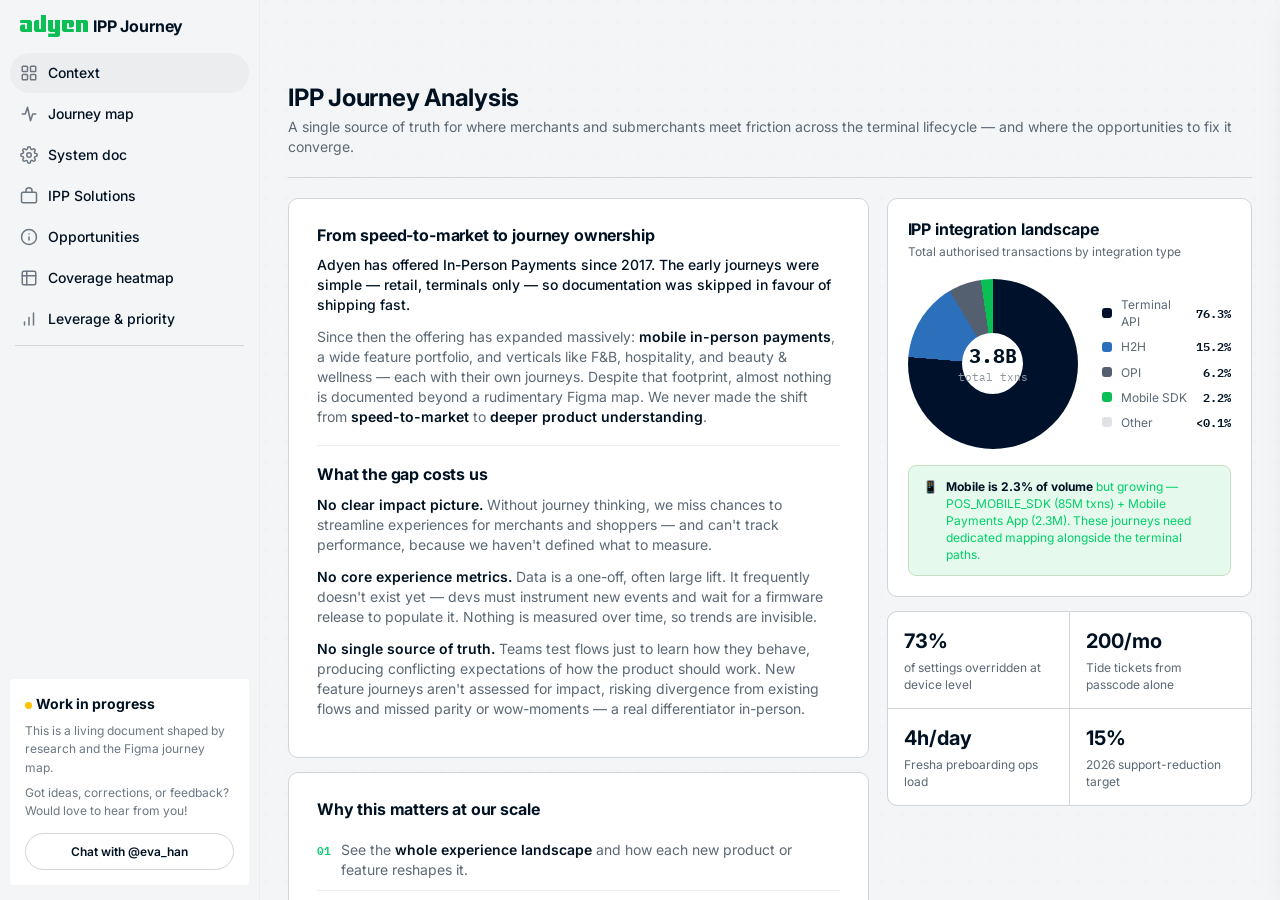
==== commit 22b9f9d6: "Add design-system, landing page updates, and index redirect for GitHub Pages demo" ====
--- a/IPP Journey.html
+++ b/IPP Journey.html
@@ -7,31 +7,30 @@
 <link rel="preconnect" href="https://fonts.googleapis.com">
 <link rel="preconnect" href="https://fonts.gstatic.com" crossorigin>
 <link href="https://fonts.googleapis.com/css2?family=Inter:wght@400;500;600;700;800;900&family=IBM+Plex+Mono:wght@400;500;600&display=swap" rel="stylesheet">
+<link rel="stylesheet" href="design-system.css">
 <style>
+/* Semantic aliases mapping design-system tokens to legacy var names */
 :root{
-  --bg:#f3f5f7; --panel:#ffffff; --ink:#00112c; --ink-soft:#546070; --ink-faint:#8892a2;
-  --line:#dfe3e8; --line-soft:#eef0f3;
-  --accent:#0abf53; --accent-deep:#068d3c; --accent-tint:#e6f9ed;
-  --strong:#0abf53; --partial:#d4920a; --infra:#2c6fba; --gap:#d14252; --out:#8c95a1; --unmapped:#a8b0b8;
-  --p0:#c73a2e; --p1:#b07a12; --p2:#6b7688; --explore:#4a7da8;
-  --shadow:0 1px 3px rgba(0,17,44,.04);
-  
-  /* — Type scale (Adyen CA) — */
-  --fs-display:28px; --fs-h1:24px; --fs-h2:20px; --fs-h3:16px;
-  --fs-body:14px; --fs-caption:12px; --fs-micro:10.5px;
-  --fw-bold:700; --fw-semi:600; --fw-med:500; --fw-reg:400;
+  --bg:var(--color-black-100); --panel:var(--color-white); --ink:var(--color-black-3200); --ink-soft:var(--color-black-1900); --ink-faint:var(--color-black-1300);
+  --line:var(--color-black-500); --line-soft:var(--color-black-200);
+  --accent:var(--color-green); --accent-deep:var(--ipp-accent-deep); --accent-tint:var(--ipp-accent-tint);
+  --strong:var(--color-green); --partial:var(--color-yellow-600); --infra:var(--color-blue-1700); --gap:var(--color-red-1700); --out:var(--color-black-1300); --unmapped:var(--color-black-500);
+  --p0:var(--ipp-p0); --p1:var(--ipp-p1); --p2:var(--ipp-p2); --explore:var(--ipp-explore);
+  --shadow:var(--shadow-sm);
+
+  /* — Type scale — */
+  --fs-display:var(--text-2xl); --fs-h1:var(--text-xl); --fs-h2:var(--text-xl); --fs-h3:var(--text-base);
+  --fs-body:var(--text-sm); --fs-caption:var(--text-xs); --fs-micro:10.5px;
+  --fw-bold:var(--font-weight-bold); --fw-semi:var(--font-weight-semibold); --fw-med:var(--font-weight-medium); --fw-reg:var(--font-weight-normal);
   --lh-tight:1.15; --lh-snug:1.3; --lh-normal:1.55;
   --shadow-lg:0 2px 8px rgba(0,17,44,.06),0 12px 32px rgba(0,17,44,.08);
 }
-*{box-sizing:border-box}
-html{scroll-behavior:smooth}
-body{margin:0;background:var(--bg);color:var(--ink);
-  font-family:"Inter",system-ui,sans-serif;font-size:var(--fs-body);line-height:var(--lh-normal);
-  -webkit-font-smoothing:antialiased;
+/* Sidebar, reset, typography from design-system.css */
+body{background:var(--bg);color:var(--ink);
   background-image:radial-gradient(circle at 1px 1px,rgba(0,17,44,.02) 1px,transparent 0);
-  background-size:22px 22px;}
-.mono{font-family:"IBM Plex Mono",monospace}
-h1,h2,h3{font-family:"Inter",sans-serif;font-weight:var(--fw-bold);letter-spacing:-.01em;margin:0}
+  background-size:22px 22px;display:flex;height:100vh}
+.main-content{flex:1;overflow-y:auto;min-width:0}
+.mono{font-family:var(--font-mono)}
 h1{font-size:var(--fs-display);line-height:var(--lh-tight)}
 h2{font-size:var(--fs-h2);line-height:var(--lh-snug)}
 h3{font-size:var(--fs-h3);line-height:var(--lh-snug)}
@@ -40,8 +39,8 @@
 /* ---- shell ---- */
 .wrap{max-width:1180px;margin:0 auto;padding:0 28px}
 header.top{padding:42px 0 22px;border-bottom:1px solid var(--line)}
-.eyebrow{font-family:"IBM Plex Mono",monospace;font-size:11px;letter-spacing:.18em;text-transform:uppercase;color:var(--accent);font-weight:600}
-header.top h1{font-size:var(--fs-display);line-height:var(--lh-tight);margin:10px 0 8px;font-weight:var(--fw-bold)}
+.eyebrow{font-family:var(--font-mono);font-size:11px;letter-spacing:.18em;text-transform:uppercase;color:var(--accent);font-weight:var(--fw-semi)}
+header.top h1{font-size:var(--fs-display);line-height:var(--lh-tight);margin:var(--spacing-2xs) 0 var(--spacing-3xs);font-weight:var(--fw-bold)}
 header.top .sub{color:var(--ink-soft);font-size:var(--fs-body)}
 .draftflag{display:inline-flex;align-items:center;gap:7px;margin-top:16px;padding:5px 12px;border:1px solid var(--line);
   border-radius:999px;background:var(--panel);font-size:12.5px;color:var(--ink-soft)}
@@ -49,10 +48,10 @@
 .dot{width:7px;height:7px;border-radius:50%;background:var(--partial);display:inline-block;flex:none}
 
 /* ---- nav ---- */
-nav.tabs{position:sticky;top:0;z-index:40;background:rgba(243,245,247,.95);backdrop-filter:blur(8px);
+nav.tabs{display:none;position:sticky;top:0;z-index:40;background:rgba(243,245,247,.95);backdrop-filter:blur(8px);
   border-bottom:1px solid var(--line)}
 .tabs-inner{display:flex;gap:0;overflow-x:auto;padding:0}
-.tab{flex:none;border:0;background:transparent;cursor:pointer;font-family:"Inter",sans-serif;font-size:var(--fs-body);
+.tab{flex:none;border:0;background:transparent;cursor:pointer;font-family:var(--font-sans);font-size:var(--fs-body);
   font-weight:var(--fw-semi);color:var(--ink-faint);padding:14px 18px 12px;border-bottom:2px solid transparent;
   transition:.14s;white-space:nowrap;margin-bottom:-1px}
 .tab:hover{color:var(--ink)}
@@ -62,16 +61,18 @@
 section.view{display:none;padding:34px 0 80px;animation:fade .3s ease}
 section.view.active{display:block}
 @keyframes fade{from{opacity:0;transform:translateY(6px)}to{opacity:1;transform:none}}
-.viewhead{margin-bottom:22px}
-.viewhead h2{font-size:var(--fs-h1);margin-bottom:6px}
+.viewhead{padding:var(--spacing-l) 0 var(--spacing-s);border-bottom:1px solid var(--line);margin-bottom:var(--spacing-s)}
+.viewhead .eyebrow{font-family:var(--font-mono);font-size:11px;letter-spacing:.18em;text-transform:uppercase;color:var(--accent);font-weight:var(--fw-semi)}
+.viewhead h2{font-size:var(--fs-display);line-height:var(--lh-tight);margin:var(--spacing-2xs) 0 var(--spacing-3xs);font-weight:var(--fw-bold)}
+.viewhead .sub{color:var(--ink-soft);font-size:var(--fs-body);margin:0}
 .viewhead p{color:var(--ink-soft);margin:0;font-size:var(--fs-body)}
 
 /* ---- KPI ---- */
 .kpis{display:grid;grid-template-columns:repeat(4,1fr);gap:14px;margin:0 0 28px}
 .kpi{background:var(--panel);border:1px solid var(--line);border-radius:10px;padding:16px 18px 14px;box-shadow:none}
-.kpi .v{font-family:"Inter",sans-serif;font-weight:var(--fw-bold);font-size:var(--fs-h1);line-height:var(--lh-tight);letter-spacing:-.02em}
+.kpi .v{font-family:var(--font-sans);font-weight:var(--fw-bold);font-size:var(--fs-h1);line-height:var(--lh-tight);letter-spacing:-.02em}
 .kpi .l{font-size:var(--fs-caption);color:var(--ink-soft);margin-top:8px}
-.kpi .l b{color:var(--ink);font-weight:600}
+.kpi .l b{color:var(--ink);font-weight:var(--fw-semi)}
 .kpi.accent{background:var(--panel);border-color:var(--line);border-left:3px solid var(--accent);color:var(--ink)}
 .kpi.accent .v{color:var(--ink)}
 .kpi.accent .l{color:var(--ink-soft)}.kpi.accent .l b{color:var(--ink)}
@@ -87,24 +88,24 @@
 .divider{height:1px;background:var(--line-soft);margin:18px 0}
 .stat-strip{display:grid;grid-template-columns:1fr 1fr;gap:1px;background:var(--line);border-radius:10px;overflow:hidden;border:1px solid var(--line)}
 .stat-strip .s{background:var(--panel);padding:15px 16px}
-.stat-strip .s .num{font-family:"Inter",sans-serif;font-weight:var(--fw-bold);font-size:var(--fs-h2);color:var(--ink)}
+.stat-strip .s .num{font-family:var(--font-sans);font-weight:var(--fw-bold);font-size:var(--fs-h2);color:var(--ink)}
 .stat-strip .s .cap{font-size:var(--fs-caption);color:var(--ink-soft);margin-top:3px}
 .why-list{list-style:none;padding:0;margin:0}
 .why-list li{padding:10px 0;border-bottom:1px solid var(--line-soft);font-size:var(--fs-body);color:var(--ink-soft);display:flex;gap:10px}
 .why-list li:last-child{border:0}
-.why-list li .ix{font-family:"IBM Plex Mono";font-size:11px;color:var(--accent);font-weight:600;flex:none;margin-top:2px}
+.why-list li .ix{font-family:var(--font-mono);font-size:11px;color:var(--accent);font-weight:var(--fw-semi);flex:none;margin-top:2px}
 .why-list li b{color:var(--ink);font-weight:600}
 
 /* ---- filters ---- */
 .filters{display:flex;flex-wrap:wrap;gap:18px;align-items:center;margin-bottom:20px;padding:12px 16px;
   background:var(--panel);border:1px solid var(--line);border-radius:10px}
 .fgroup{display:flex;align-items:center;gap:8px}
-.fgroup .flab{font-family:"IBM Plex Mono";font-size:10.5px;letter-spacing:.12em;text-transform:uppercase;color:var(--ink-faint)}
-.chip{border:1px solid var(--line);background:#fff;cursor:pointer;font-family:"Inter";font-weight:600;font-size:12.5px;
+.fgroup .flab{font-family:var(--font-mono);font-size:10.5px;letter-spacing:.12em;text-transform:uppercase;color:var(--ink-faint)}
+.chip{border:1px solid var(--line);background:var(--color-white);cursor:pointer;font-family:var(--font-sans);font-weight:var(--fw-semi);font-size:12.5px;
   padding:6px 12px;border-radius:999px;color:var(--ink-soft);transition:.14s}
 .chip:hover{border-color:var(--ink-faint)}
 .chip.on{background:var(--ink);color:#fff;border-color:var(--ink)}
-.fcount{margin-left:auto;font-family:"IBM Plex Mono";font-size:12px;color:var(--ink-faint)}
+.fcount{margin-left:auto;font-family:var(--font-mono);font-size:12px;color:var(--ink-faint)}
 
 /* ---- opportunity cards ---- */
 .opp-grid{display:grid;grid-template-columns:repeat(2,1fr);gap:14px}
@@ -113,18 +114,18 @@
 .opp:hover{transform:translateY(-2px);box-shadow:var(--shadow-lg);border-color:#cfd6cf}
 .opp::before{content:"";position:absolute;left:0;top:0;bottom:0;width:4px;background:var(--cv,var(--out))}
 .opp .row1{display:flex;align-items:center;gap:9px;margin-bottom:7px}
-.opp .oid{font-family:"IBM Plex Mono";font-weight:600;font-size:12px;color:var(--ink-faint)}
+.opp .oid{font-family:var(--font-mono);font-weight:var(--fw-semi);font-size:12px;color:var(--ink-faint)}
 .opp h3{font-size:var(--fs-h3);line-height:var(--lh-snug);margin:2px 0 8px}
 .opp .desc{font-size:var(--fs-caption);color:var(--ink-soft);line-height:var(--lh-normal);display:-webkit-box;-webkit-line-clamp:2;-webkit-box-orient:vertical;overflow:hidden}
 .opp .meta{display:flex;gap:7px;margin-top:13px;flex-wrap:wrap}
-.badge{font-family:"IBM Plex Mono";font-size:10.5px;font-weight:600;padding:3px 9px;border-radius:6px;letter-spacing:.02em}
+.badge{font-family:var(--font-mono);font-size:10.5px;font-weight:var(--fw-semi);padding:3px 9px;border-radius:6px;letter-spacing:.02em}
 .pri-P0{background:#fbe7e4;color:var(--p0)}.pri-P1{background:#e8f3de;color:var(--p1)}
 .pri-P2{background:#edeeec;color:var(--p2)}.pri-Explore{background:#e6eef4;color:var(--explore)}
 .cv{display:inline-flex;align-items:center;gap:6px;font-size:11px;font-weight:600;color:var(--ink-soft)}
 .cv .cvdot{width:9px;height:9px;border-radius:50%;background:var(--cvc)}
 .cv-strong{--cvc:var(--strong)}.cv-partial{--cvc:var(--partial)}.cv-infra{--cvc:var(--infra)}
 .cv-gap{--cvc:var(--gap)}.cv-out{--cvc:var(--out)}.cv-unmapped{--cvc:var(--unmapped)}
-.opp .conv{margin-left:auto;font-family:"IBM Plex Mono";font-size:11px;color:var(--ink-faint)}
+.opp .conv{margin-left:auto;font-family:var(--font-mono);font-size:11px;color:var(--ink-faint)}
 
 /* ---- drawer ---- */
 .scrim{position:fixed;inset:0;background:rgba(0,17,44,.38);backdrop-filter:blur(2px);opacity:0;pointer-events:none;transition:.22s;z-index:80}
@@ -142,20 +143,20 @@
 .drawer .dmeta{display:flex;gap:8px;flex-wrap:wrap}
 .drawer .dbody{padding:22px 28px 40px}
 .drawer .dsec{margin-bottom:20px}
-.drawer .dsec .k{font-family:"IBM Plex Mono";font-size:10.5px;letter-spacing:.13em;text-transform:uppercase;color:var(--ink-faint);margin-bottom:7px}
+.drawer .dsec .k{font-family:var(--font-mono);font-size:10.5px;letter-spacing:.13em;text-transform:uppercase;color:var(--ink-faint);margin-bottom:7px}
 .drawer .dsec .vtxt{font-size:var(--fs-body);color:var(--ink-soft)}
 .signal{display:grid;grid-template-columns:1fr;gap:12px}
 .signal .sg{border:1px solid var(--line);border-radius:10px;padding:12px 14px;background:#fff}
 .signal .sg .sk{font-size:11.5px;font-weight:600;color:var(--ink);margin-bottom:3px}
 .signal .sg .sv{font-size:13px;color:var(--ink-soft)}
 .where{display:flex;flex-wrap:wrap;gap:7px}
-.wtag{font-family:"IBM Plex Mono";font-size:11px;font-weight:600;padding:5px 10px;border-radius:7px;background:var(--accent-tint);color:var(--accent-deep)}
+.wtag{font-family:var(--font-mono);font-size:11px;font-weight:var(--fw-semi);padding:5px 10px;border-radius:7px;background:var(--accent-tint);color:var(--accent-deep)}
 .wtag.star{background:#e8f3de;color:var(--p1)}
 .whybox{background:var(--accent-tint);border:1px solid #cfe4d9;border-radius:10px;padding:14px 16px;font-size:14px;color:var(--accent-deep)}
 
 /* ---- journey ---- */
 .jtoggle{display:inline-flex;align-items:center;background:var(--panel);border:1px solid var(--line);border-radius:10px;padding:3px;gap:3px}
-.jtoggle button{border:0;background:transparent;cursor:pointer;font-family:"Inter",sans-serif;font-weight:var(--fw-semi);font-size:var(--fs-caption);
+.jtoggle button{border:0;background:transparent;cursor:pointer;font-family:var(--font-sans);font-weight:var(--fw-semi);font-size:var(--fs-caption);
   padding:6px 14px;border-radius:7px;color:var(--ink-faint);transition:.14s;white-space:nowrap}
 .jtoggle button:hover{color:var(--ink)}
 .jtoggle button.on{background:var(--ink);color:#fff}
@@ -164,24 +165,21 @@
   padding:28px 24px 32px}
 .phase-flow{display:flex;gap:0;min-width:min-content;align-items:stretch}
 .phase-col{flex:none;display:flex;flex-direction:column;gap:10px}
-.phase-col .phase-head{font-family:"IBM Plex Mono",monospace;font-size:10.5px;letter-spacing:.12em;text-transform:uppercase;
-  color:var(--accent);font-weight:600;padding:0 4px 10px;white-space:nowrap}
+.phase-col .phase-head{font-family:var(--font-sans);font-size:13px;letter-spacing:0;text-transform:none;
+  color:var(--ink);font-weight:var(--fw-bold);padding:0 4px 10px;white-space:nowrap}
 .phase-connector{flex:none;width:36px;display:flex;align-items:center;justify-content:center;position:relative;margin-top:28px}
-.phase-connector::before{content:"";width:100%;height:1.5px;background:var(--line)}
-.phase-connector::after{content:"";position:absolute;right:2px;top:50%;transform:translateY(-50%);
-  border:5px solid transparent;border-left:6px solid var(--line)}
 .step{flex:none;width:186px;background:var(--panel);border:1px solid var(--line);border-radius:10px;padding:12px 14px;
   position:relative;transition:.16s;cursor:default}
 .step.has{cursor:pointer}.step.has:hover{border-color:#b8c0c8;box-shadow:var(--shadow-lg);transform:translateY(-2px)}
 .step.star{border-color:var(--accent);border-width:1.5px;background:linear-gradient(168deg,#f0faf4,#fff)}
-.step .sid{font-family:"IBM Plex Mono",monospace;font-size:11px;color:var(--ink-faint);font-weight:600}
+.step .sid{font-family:var(--font-mono);font-size:11px;color:var(--ink-faint);font-weight:600}
 .step .slabel{font-size:13px;font-weight:600;line-height:1.25;margin:4px 0 9px;min-height:32px}
 .step .snote{font-size:11px;color:var(--ink-faint);line-height:1.4;margin-bottom:10px;min-height:30px}
 .step .sopps{display:flex;flex-wrap:wrap;gap:4px;min-height:20px}
-.opin{font-family:"IBM Plex Mono";font-size:10px;font-weight:600;padding:2px 6px;border-radius:5px;background:var(--accent-tint);color:var(--accent-deep)}
-.step.star .star-i{display:inline-flex;align-items:center;gap:5px;font-size:10.5px;font-weight:600;
+.opin{font-family:var(--font-mono);font-size:10px;font-weight:var(--fw-semi);padding:2px 6px;border-radius:5px;background:var(--accent-tint);color:var(--accent-deep)}
+.step.star .star-i{display:inline-flex;align-items:center;gap:5px;font-size:10.5px;font-weight:var(--fw-semi);
   color:var(--accent);background:var(--accent-tint);padding:3px 9px;border-radius:6px;margin-bottom:6px;
-  font-family:'IBM Plex Mono',monospace;letter-spacing:.02em}
+  font-family:var(--font-mono);letter-spacing:.02em}
 .step .empty{font-size:11px;color:var(--unmapped);font-style:italic}
 .starnote{margin-top:10px;font-size:12.5px;color:var(--accent);display:flex;gap:7px;align-items:flex-start}
 .starnote .si{flex:none}
@@ -195,13 +193,13 @@
 table.heat th,table.heat td{border-bottom:1px solid var(--line-soft);border-right:1px solid var(--line-soft);text-align:center;padding:0}
 table.heat thead th{position:sticky;top:0;background:var(--panel);font-weight:600;font-size:10.5px;color:var(--ink-soft);
   padding:10px 4px;vertical-align:top;line-height:1.25;z-index:2}
-table.heat thead th .jhead{font-family:"IBM Plex Mono";font-size:9px;letter-spacing:.08em;color:var(--ink-faint);text-transform:uppercase}
+table.heat thead th .jhead{font-family:var(--font-mono);font-size:9px;letter-spacing:.08em;color:var(--ink-faint);text-transform:uppercase}
 table.heat thead th.star{background:#f4faf6}
-table.heat thead th .cid{font-family:"IBM Plex Mono";font-weight:600;color:var(--ink);font-size:11px}
+table.heat thead th .cid{font-family:var(--font-mono);font-weight:var(--fw-semi);color:var(--ink);font-size:11px}
 .rowhead{text-align:left!important;padding:11px 14px!important;position:sticky;left:0;background:var(--panel);z-index:1;
   min-width:230px;border-right:1px solid var(--line)!important;cursor:pointer}
 .rowhead .rh{display:flex;align-items:center;gap:9px}
-.rowhead .roid{font-family:"IBM Plex Mono";font-size:11px;color:var(--ink-faint);font-weight:600}
+.rowhead .roid{font-family:var(--font-mono);font-size:11px;color:var(--ink-faint);font-weight:600}
 .rowhead .rtitle{font-size:13px;font-weight:600;line-height:1.2}
 .rowhead .rcv{margin-left:auto;width:10px;height:10px;border-radius:50%;flex:none}
 .cell{height:46px;position:relative}
@@ -213,22 +211,22 @@
 .cell.colstar{background:#fdfaf2}
 table.heat tr:hover .rowhead{background:#fff}
 .heat tr.dim{opacity:.28}
-.totrow td{font-family:"IBM Plex Mono";font-size:12px;font-weight:600;color:var(--ink);padding:9px 4px!important;background:#f3f6fa}
-.totrow .rowhead{background:#f3f6fa;font-family:"Inter";font-size:12px;color:var(--ink-soft)}
+.totrow td{font-family:var(--font-mono);font-size:12px;font-weight:600;color:var(--ink);padding:9px 4px!important;background:#f3f6fa}
+.totrow .rowhead{background:#f3f6fa;font-family:var(--font-sans);font-size:12px;color:var(--ink-soft)}
 .htip{position:fixed;z-index:120;background:var(--ink);color:#fff;padding:9px 12px;border-radius:9px;font-size:12.5px;
   max-width:230px;line-height:1.4;pointer-events:none;opacity:0;transition:opacity .12s;box-shadow:var(--shadow-lg)}
 .htip.on{opacity:1}
-.htip .tt{font-family:"IBM Plex Mono";font-size:10px;letter-spacing:.05em;color:#9fd9bf;margin-bottom:3px}
+.htip .tt{font-family:var(--font-mono);font-size:10px;letter-spacing:.05em;color:#9fd9bf;margin-bottom:3px}
 
 /* ---- leverage ---- */
 .lev-grid{display:grid;grid-template-columns:1fr 1fr;gap:14px}
 .lev{background:var(--panel);border:1px solid var(--line);border-radius:10px;padding:16px 18px;box-shadow:var(--shadow);position:relative}
-.lev .lr{position:absolute;top:14px;right:16px;font-family:"Inter",sans-serif;font-weight:var(--fw-bold);font-size:var(--fs-display);color:var(--line);line-height:1}
-.lev .lj{font-family:"IBM Plex Mono";font-size:10.5px;letter-spacing:.1em;text-transform:uppercase;color:var(--accent);font-weight:600}
+.lev .lr{position:absolute;top:14px;right:16px;font-family:var(--font-sans);font-weight:var(--fw-bold);font-size:var(--fs-display);color:var(--line);line-height:1}
+.lev .lj{font-family:var(--font-mono);font-size:10.5px;letter-spacing:.1em;text-transform:uppercase;color:var(--accent);font-weight:600}
 .lev h3{font-size:var(--fs-h3);margin:6px 0 6px;padding-right:34px}
 .lev .lwhy{font-size:13px;color:var(--ink-soft);margin-bottom:11px}
 .lev .lconv{display:flex;align-items:center;gap:10px}
-.lev .lcount{font-family:"IBM Plex Mono";font-size:11px;font-weight:600;color:var(--ink);background:var(--accent-tint);padding:3px 9px;border-radius:6px}
+.lev .lcount{font-family:var(--font-mono);font-size:11px;font-weight:600;color:var(--ink);background:var(--accent-tint);padding:3px 9px;border-radius:6px}
 .lev .lopps{display:flex;gap:5px;flex-wrap:wrap}
 .lev.top{background:var(--panel);border-color:var(--line);border-left:3px solid var(--accent)}
 .lev.top .lr{color:var(--line)}.lev.top .lj{color:var(--accent)}.lev.top h3{color:var(--ink)}
@@ -241,7 +239,7 @@
 .pritable .ph{color:var(--ink-soft);font-size:14px;margin:0 0 16px}
 .prow{display:grid;grid-template-columns:46px 1fr;gap:16px;padding:16px 0;border-bottom:1px solid var(--line-soft);align-items:start}
 .prow:last-child{border:0}
-.prow .pidcell{font-family:"IBM Plex Mono";font-weight:600;font-size:13px;color:var(--ink)}
+.prow .pidcell{font-family:var(--font-mono);font-weight:var(--fw-semi);font-size:13px;color:var(--ink)}
 .prow .ptop{display:flex;align-items:center;gap:9px;flex-wrap:wrap;margin-bottom:8px}
 .prow .pname{font-weight:var(--fw-semi);font-size:var(--fs-body)}
 .prow .pwhy{font-size:var(--fs-body);color:var(--ink-soft)}
@@ -253,6 +251,7 @@
 footer b{color:var(--ink-soft)}
 
 @media(max-width:860px){
+  .sidebar{display:none}
   .kpis{grid-template-columns:1fr 1fr}.grid2{grid-template-columns:1fr}
   .opp-grid{grid-template-columns:1fr}.lev-grid{grid-template-columns:1fr}
   .wrap{padding:0 18px}
@@ -273,13 +272,13 @@
   )}
 .donut::after{content:"";position:absolute;inset:32%;border-radius:50%;background:var(--panel)}
 .donut-center{position:absolute;inset:0;display:flex;flex-direction:column;align-items:center;justify-content:center;z-index:1;
-  font-family:"IBM Plex Mono",monospace;pointer-events:none}
+  font-family:var(--font-mono);pointer-events:none}
 .donut-center .dc-v{font-size:var(--fs-h2);font-weight:var(--fw-bold);color:var(--ink)}
 .donut-center .dc-l{font-size:var(--fs-micro);color:var(--ink-faint)}
 .chart-legend{display:flex;flex-direction:column;gap:8px;flex:1}
 .chart-legend .cl{display:flex;align-items:center;gap:9px;font-size:var(--fs-caption)}
 .chart-legend .cl .clc{width:10px;height:10px;border-radius:3px;flex:none}
-.chart-legend .cl .clv{margin-left:auto;font-family:"IBM Plex Mono",monospace;font-weight:var(--fw-semi);color:var(--ink)}
+.chart-legend .cl .clv{margin-left:auto;font-family:var(--font-mono);font-weight:var(--fw-semi);color:var(--ink)}
 .chart-legend .cl .cln{color:var(--ink-soft)}
 .mobile-callout{margin-top:16px;background:var(--accent-tint);border:1px solid #c8e0c2;border-radius:8px;padding:12px 14px;
   font-size:var(--fs-caption);color:var(--accent);display:flex;gap:8px;align-items:flex-start}
@@ -287,27 +286,85 @@
 
 /* — Device badges on journey — */
 .dev-filter{display:inline-flex;align-items:center;background:var(--panel);border:1px solid var(--line);border-radius:10px;padding:3px;gap:3px}
-.dev-filter button{border:0;background:transparent;cursor:pointer;font-family:"Inter",sans-serif;font-size:var(--fs-caption);
+.dev-filter button{border:0;background:transparent;cursor:pointer;font-family:var(--font-sans);font-size:var(--fs-caption);
   font-weight:var(--fw-semi);padding:6px 14px;border-radius:7px;color:var(--ink-faint);transition:.14s;white-space:nowrap}
 .dev-filter button:hover{color:var(--ink)}
 .dev-filter button.on{background:var(--ink);color:#fff}
 .dbadge{display:inline-flex;align-items:center;gap:4px;font-size:9.5px;font-weight:var(--fw-semi);
-  padding:2px 7px;border-radius:5px;margin-top:6px;letter-spacing:.02em;font-family:"IBM Plex Mono",monospace}
+  padding:2px 7px;border-radius:5px;margin-top:6px;letter-spacing:.02em;font-family:var(--font-mono)}
 .dbadge.db-both{background:#e6f9ed;color:#068d3c}
 .dbadge.db-terminal{background:#eef0f3;color:var(--ink-faint)}
 .step.dimmed{opacity:.22;pointer-events:none;transform:scale(.97)}
+
+/* ---- Solutions grid ---- */
+.sol-grid{display:grid;grid-template-columns:repeat(2,1fr);gap:14px}
+.sol-card{background:var(--panel);border:1px solid var(--line);border-radius:10px;padding:20px 22px 18px;
+  cursor:pointer;transition:.16s;box-shadow:var(--shadow);position:relative;overflow:hidden}
+.sol-card:hover{transform:translateY(-2px);box-shadow:var(--shadow-lg);border-color:#cfd6cf}
+.sol-card::before{content:"";position:absolute;left:0;top:0;bottom:0;width:4px;background:var(--accent)}
+.sol-card .sol-icon{font-size:22px;margin-bottom:8px;display:block}
+.sol-card .sol-name{font-size:var(--fs-h3);font-weight:var(--fw-bold);color:var(--ink);line-height:var(--lh-snug);margin-bottom:6px}
+.sol-card .sol-desc{font-size:var(--fs-body);color:var(--ink-soft);line-height:var(--lh-normal)}
+.sol-card .sol-tags{display:flex;flex-wrap:wrap;gap:5px;margin-top:12px}
+.sol-card .sol-tags .wtag{font-size:10.5px}
 </style>
 </head>
 <body>
 
-<header class="top">
-  <div class="wrap">
-    <div class="eyebrow">In-Person Payments</div>
-    <h1>IPP Journey Analysis</h1>
-    <p class="sub">A single source of truth for where merchants and submerchants meet friction across the terminal lifecycle — and where the opportunities to fix it converge.</p>
-    <div class="draftflag"><span class="dot"></span><span><b>First draft.</b>&nbsp;Built from the existing Figma journey map and research artefacts. Not yet validated with individual PMs — feedback sharpens the mapping.</span></div>
-  </div>
-</header>
+<!-- ===== SIDEBAR ===== -->
+<aside class="sidebar">
+  <div class="sb-top">
+    <a class="sb-brand" href="Landing.html" style="text-decoration:none">
+      <svg width="68" height="22" viewBox="0 0 101.6 32.9" fill="#0ABF53"><path d="M14.3,7.5H0.3V12l9.2,0c0.6,0,1,0.5,1,1v7.9h-2c-0.6,0-1-0.5-1-1v-5.7H3.6c-2,0-3.6,1.6-3.6,3.6v4c0,2,1.6,3.6,3.6,3.6h14.3V11.1C17.9,9.1,16.3,7.5,14.3,7.5z"/><path d="M31.4,20.9h-2c-0.6,0-1-0.5-1-1V7.5h-3.9c-2,0-3.6,1.6-3.6,3.6v10.7c0,2,1.6,3.6,3.6,3.6h14.3V0h-7.5L31.4,20.9z"/><path d="M52.3,20.9h-2c-0.6,0-1-0.5-1-1V7.5h-7.5v14.3c0,2,1.6,3.6,3.6,3.6h6.9v2.2H42.1v5.2h14.1c2,0,3.6-1.6,3.6-3.6V7.5h-7.5V20.9z"/><path d="M77.1,7.5H62.7v14.3c0,2,1.6,3.6,3.6,3.6h14.1v-4.5h-9.2c-0.6,0-1-0.5-1-1V12h2c0.6,0,1,0.5,1,1v5.7h3.9c2,0,3.6-1.6,3.6-3.6v-4C80.7,9.1,79.1,7.5,77.1,7.5z"/><path d="M98,7.5H83.7v17.9h7.5V12h2c0.6,0,1,0.5,1,1v12.4h7.5V11.1C101.6,9.1,100,7.5,98,7.5z"/></svg>
+      <span>IPP Journey</span>
+    </a>
+  </div>
+
+  <nav class="sb-nav">
+    <a class="sb-link active-link" href="#overview" onclick="switchTab('overview')">
+      <svg viewBox="0 0 24 24" fill="none" stroke="currentColor" stroke-width="2" stroke-linecap="round" stroke-linejoin="round"><rect x="3" y="3" width="7" height="7" rx="1"/><rect x="14" y="3" width="7" height="7" rx="1"/><rect x="3" y="14" width="7" height="7" rx="1"/><rect x="14" y="14" width="7" height="7" rx="1"/></svg>
+      Context
+    </a>
+    <a class="sb-link" href="#journey" onclick="switchTab('journey')">
+      <svg viewBox="0 0 24 24" fill="none" stroke="currentColor" stroke-width="2" stroke-linecap="round" stroke-linejoin="round"><path d="M3 12h4l3-9 4 18 3-9h4"/></svg>
+      Journey map
+    </a>
+    <a class="sb-link" href="#sysinfo" onclick="switchTab('sysinfo')">
+      <svg viewBox="0 0 24 24" fill="none" stroke="currentColor" stroke-width="2" stroke-linecap="round" stroke-linejoin="round"><circle cx="12" cy="12" r="3"/><path d="M19.4 15a1.65 1.65 0 00.33 1.82l.06.06a2 2 0 11-2.83 2.83l-.06-.06a1.65 1.65 0 00-1.82-.33 1.65 1.65 0 00-1 1.51V21a2 2 0 11-4 0v-.09A1.65 1.65 0 009 19.4a1.65 1.65 0 00-1.82.33l-.06.06a2 2 0 11-2.83-2.83l.06-.06A1.65 1.65 0 004.68 15a1.65 1.65 0 00-1.51-1H3a2 2 0 110-4h.09A1.65 1.65 0 004.6 9a1.65 1.65 0 00-.33-1.82l-.06-.06a2 2 0 112.83-2.83l.06.06A1.65 1.65 0 009 4.68a1.65 1.65 0 001-1.51V3a2 2 0 114 0v.09a1.65 1.65 0 001 1.51 1.65 1.65 0 001.82-.33l.06-.06a2 2 0 112.83 2.83l-.06.06A1.65 1.65 0 0019.4 9a1.65 1.65 0 001.51 1H21a2 2 0 110 4h-.09a1.65 1.65 0 00-1.51 1z"/></svg>
+      System doc
+    </a>
+    <a class="sb-link" href="#solutions" onclick="switchTab('solutions')">
+      <svg viewBox="0 0 24 24" fill="none" stroke="currentColor" stroke-width="2" stroke-linecap="round" stroke-linejoin="round"><rect x="2" y="7" width="20" height="14" rx="2"/><path d="M16 7V5a4 4 0 00-8 0v2"/></svg>
+      IPP Solutions
+    </a>
+    <a class="sb-link" href="#opps" onclick="switchTab('opps')">
+      <svg viewBox="0 0 24 24" fill="none" stroke="currentColor" stroke-width="2" stroke-linecap="round" stroke-linejoin="round"><circle cx="12" cy="12" r="10"/><path d="M12 16v-4m0-4h.01"/></svg>
+      Opportunities
+    </a>
+    <a class="sb-link" href="#coverage" onclick="switchTab('coverage')">
+      <svg viewBox="0 0 24 24" fill="none" stroke="currentColor" stroke-width="2" stroke-linecap="round" stroke-linejoin="round"><rect x="3" y="3" width="18" height="18" rx="2"/><path d="M3 9h18M9 3v18"/></svg>
+      Coverage heatmap
+    </a>
+    <a class="sb-link" href="#leverage" onclick="switchTab('leverage')">
+      <svg viewBox="0 0 24 24" fill="none" stroke="currentColor" stroke-width="2" stroke-linecap="round" stroke-linejoin="round"><path d="M12 20V10m6 10V4M6 20v-4"/></svg>
+      Leverage &amp; priority
+    </a>
+
+    <div class="sb-divider"></div>
+  </nav>
+
+  <div class="sb-bottom">
+    <div class="sb-cta-box">
+      <span class="dot"></span> <b>Work in progress</b>
+      <p style="margin:8px 0 0;font-size:var(--text-xs);color:var(--color-black-1700);line-height:1.55">This is a living document shaped by research and the Figma journey map.</p>
+      <p style="margin:6px 0 0;font-size:var(--text-xs);color:var(--color-black-1700);line-height:1.55">Got ideas, corrections, or feedback? Would love to hear from you!</p>
+      <a href="slack://user?team=T025TN82G&id=U099UUXHZ62" class="sb-cta-btn" style="margin-top:12px">Chat with @eva_han</a>
+    </div>
+  </div>
+</aside>
+
+<!-- ===== MAIN CONTENT ===== -->
+<div class="main-content">
 
 <nav class="tabs"><div class="wrap"><div class="tabs-inner" id="tabs">
   <button class="tab active" data-v="overview"><span class="n">01</span>Why journeys, now</button>
@@ -322,6 +379,9 @@
 
 <!-- ===== OVERVIEW ===== -->
 <section class="view active" id="overview">
+  <div class="viewhead"><h2>IPP Journey Analysis</h2>
+    <p class="sub">A single source of truth for where merchants and submerchants meet friction across the terminal lifecycle — and where the opportunities to fix it converge.</p>
+  </div>
   <div class="grid2">
     <div>
       <div class="card prose" style="margin-bottom:14px">
@@ -379,7 +439,7 @@
 <!-- ===== OPPORTUNITIES ===== -->
 <section class="view" id="opps">
   <div class="viewhead"><h2>Opportunity portfolio</h2>
-    <p>Ten opportunities surfaced across both journeys. Coverage status maps H1/H2 2026 initiatives against each opportunity — it isn't subjective. Tap any card for the full evidence and priority reasoning.</p></div>
+    <p class="sub">Ten opportunities surfaced across both journeys. Coverage status maps H1/H2 2026 initiatives against each opportunity — it isn't subjective. Tap any card for the full evidence and priority reasoning.</p></div>
   <div class="kpis">
     <div class="kpi accent"><div class="v">10</div><div class="l"><b>opportunities</b> identified — 8 mapped to journeys, 2 pending research</div></div>
     <div class="kpi"><div class="v">4</div><div class="l"><b>P0 opportunities</b> carry the strongest evidence and business case</div></div>
@@ -404,14 +464,14 @@
 <!-- ===== JOURNEY ===== -->
 <section class="view" id="journey">
   <div class="viewhead"><h2>Journey map</h2>
-    <p>Where merchants and submerchants hit friction across the terminal lifecycle — and where opportunities cluster into high-leverage intervention points.</p></div>
+    <p class="sub">Where merchants and submerchants hit friction across the terminal lifecycle — and where opportunities cluster into high-leverage intervention points.</p></div>
   <div style="display:flex;align-items:stretch;gap:10px;margin-bottom:16px;flex-wrap:wrap"><div class="jtoggle" id="jtoggle"><button class="on" data-j="A">A · Merchant Configuration</button><button data-j="B">B · Submerchant Onboarding (AfP)</button></div><div class="dev-filter" id="devFilter"><button class="on" data-d="all">All devices</button><button data-d="both">📱 Mobile relevant</button><button data-d="terminal">Terminal only</button></div></div><div id="journeyBody"></div>
 </section>
 
 <!-- ===== COVERAGE ===== -->
 <section class="view" id="coverage">
   <div class="viewhead"><h2>Coverage heatmap</h2>
-    <p>What is covered at each journey moment. Rows are opportunities, columns are journey sub-steps. Hover a filled cell for what's covered there; tap an opportunity to isolate its row.</p></div>
+    <p class="sub">What is covered at each journey moment. Rows are opportunities, columns are journey sub-steps. Hover a filled cell for what's covered there; tap an opportunity to isolate its row.</p></div>
   <div class="legend">
     <span><i class="lg" style="background:var(--strong)"></i>Strong — multiple active initiatives</span>
     <span><i class="lg" style="background:var(--partial)"></i>Partial / Infra only</span>
@@ -424,7 +484,7 @@
 <!-- ===== LEVERAGE ===== -->
 <section class="view" id="leverage">
   <div class="viewhead"><h2>Leverage &amp; priority</h2>
-    <p>Where opportunities converge — and why each is prioritised the way it is. Leverage is simply the count of opportunities meeting at one moment; priority weighs evidence, business impact, urgency, and foundational dependency.</p></div>
+    <p class="sub">Where opportunities converge — and why each is prioritised the way it is. Leverage is simply the count of opportunities meeting at one moment; priority weighs evidence, business impact, urgency, and foundational dependency.</p></div>
   <h3 style="font-size:16px;margin-bottom:14px">Highest-leverage moments across both journeys</h3>
   <div class="lev-grid" id="levGrid"></div>
 
@@ -443,7 +503,7 @@
 <!-- ===== SYSTEM CONTEXT ===== -->
 <section class="view" id="sysinfo">
   <div class="viewhead"><h2>System context &amp; documentation</h2>
-    <p>Technical architecture, configuration hierarchy, and documentation references gathered from Hub and Adyen Docs — grounding the journey map in how the system actually works.</p></div>
+    <p class="sub">Technical architecture, configuration hierarchy, and documentation references gathered from Hub and Adyen Docs — grounding the journey map in how the system actually works.</p></div>
 
   <div class="grid2" style="margin-bottom:22px">
     <div class="card prose">
@@ -462,16 +522,6 @@
       <p>The EMV config flow has <b>5 phases</b>, triggered when a terminal boots or merchant settings change. This is the deepest layer of configuration — card-scheme-specific parameters that determine payment behaviour.</p>
     </div>
     <div>
-      <div class="card prose" style="margin-bottom:14px">
-        <h3>Device Fleet Management teams</h3>
-        <ul class="why-list">
-          <li><span class="ix">01</span><span><b>Device configuration</b> — Config generation, delivery, CA/BO tools, inheritance, BIN tables</span></li>
-          <li><span class="ix">02</span><span><b>SoftPOS management</b> — SDK management, companion app config, SDK diagnosis</span></li>
-          <li><span class="ix">03</span><span><b>Custom configuration</b> — OPI config, branding, theming, customization</span></li>
-          <li><span class="ix">04</span><span><b>Apple Tap to Pay</b> — Payment profiles, TtP configuration</span></li>
-          <li><span class="ix">05</span><span><b>Kernel &amp; EMV</b> — Kernel configurations, AID configuration</span></li>
-        </ul>
-      </div>
       <div class="card prose">
         <h3>Supply chain journey</h3>
         <p>The IPP Platform Supply Chain team smooths <b>the terminal's journey from warehouse to merchant</b>. Services include:</p>
@@ -540,15 +590,19 @@
   </div>
 </section>
 
+<!-- ===== IPP SOLUTIONS ===== -->
+<section class="view" id="solutions">
+  <div class="viewhead"><h2>In-Person Payments Solutions</h2>
+    <p class="sub">The full IPP portfolio — from software-first SoftPOS to Adyen-designed terminals, fleet management, mobile SDKs, and third-party integrations.</p></div>
+  <div class="sol-grid" id="solGrid"></div>
+</section>
+
 </main>
 
 <div class="scrim" id="scrim"></div>
 <aside class="drawer" id="drawer"></aside>
 <div class="htip" id="htip"></div>
 
-<footer><div class="wrap">
-  <b>IPP Journey Analysis</b> · First draft · Source: existing Adyen merchant journey map (Phases 1–5) and IPP packaging research. Coverage derived from H1/H2 2026 Devices Fleet Management planning. Feedback welcome.
-</div></footer>
 
 <script>
 const DATA = {"opps": [{"id": "O1", "title": "Flexible configuration scoping", "priority": "P0", "coverage": "gap", "coverageLabel": "Gap", "desc": "Account structure forces manual overhead for franchises, regional groups and multi-brand setups. Decisions made at setup get locked in and cause downstream pain.", "evidence": "High \u2014 5 evidence points, 22% workaround stat, 4 named merchants", "business": "High \u2014 blocks 1\u21925M scaling; structurally caps growth for franchise / multi-brand", "urgency": "High \u2014 competitive risk (36% mention better PSPs); merchants create dummy stores today", "dependency": "Yes \u2014 every other opp operates within the account-structure model", "why": "Scores high on all four signals. Under-invested due to org complexity, not strategic unimportance."}, {"id": "O2", "title": "Scalable deployment of settings & assets", "priority": "P0", "coverage": "partial", "coverageLabel": "Partial", "desc": "No bulk apply across merchant accounts or stores; deploying configs and assets is manual at fleet scale.", "evidence": "High \u2014 Adidas Olympics miss, 36% competitive comparison, top survey request", "business": "High \u2014 directly enables campaign revenue moments", "urgency": "High \u2014 already costing real money (Olympics missed)", "dependency": "Partial \u2014 depends on O1 to be fully effective", "why": "Quantified business loss plus competitive pressure. The Adidas anecdote alone justifies P0."}, {"id": "O3", "title": "Settings transparency & override management", "priority": "P0", "coverage": "strong", "coverageLabel": "Strong", "desc": "73% override at device level; inheritance logic is opaque; no overview of what is set where.", "evidence": "Highest \u2014 7 evidence points, \u201conly 27% never overridden\u201d, usability-test failures", "business": "High \u2014 directly serves the 15% support-reduction target (inheritance drives tickets)", "urgency": "High \u2014 confusion compounds with fleet size; worsens as Adyen scales", "dependency": "Yes \u2014 every self-service feature depends on transparency", "why": "Most evidence of any opportunity plus a direct line to the 2026 OKR. Strongest case in the tree."}, {"id": "O4", "title": "Submerchant activation kit", "priority": "P0", "coverage": "partial", "coverageLabel": "Partial", "desc": "Activation is the #1 pain for AfP platforms; manual workarounds at scale. First boot, passcode and Wi-Fi are major friction.", "evidence": "Highest in B-journey \u2014 Tide 200/mo, Fresha 4h/day, Palisis 30%, Munu 5%", "business": "High \u2014 caps AfP segment growth (Adyen's fastest-growing area)", "urgency": "High \u2014 losing platforms to competitive PSPs implicitly", "dependency": "No \u2014 but cross-squad fragmentation makes it harder, not less important", "why": "Highest quantified evidence in either journey plus strategic AfP importance. Coverage fragments across squads."}, {"id": "O5", "title": "Device customization at scale", "priority": "P1", "coverage": "unmapped", "coverageLabel": "Unmapped", "desc": "MVP exists for SFO1 only; not extensible across fleet or models; merchants want segment-based content.", "evidence": "Medium \u2014 5 evidence points from Branding research only", "business": "Medium \u2014 supports merchant brand investment, no direct 2026 OKR hit", "urgency": "Medium \u2014 desirable but not blocking; MVP exists for SFO1", "dependency": "No", "why": "Real demand but the business case is \u201cmerchant satisfaction\u201d rather than a quantified Adyen-side outcome."}, {"id": "O6", "title": "Merchant self-service & role-based access", "priority": "P1", "coverage": "strong", "coverageLabel": "Strong", "desc": "Many settings require Adyen support intervention; access controls within the merchant org are missing.", "evidence": "Medium-High \u2014 5 evidence points including the AllSaints escalation", "business": "High \u2014 directly serves the 15% support reduction", "urgency": "Medium \u2014 manageable today, but every new merchant adds friction", "dependency": "No \u2014 depends on O3 to be safe", "why": "Strong evidence plus outcome link. Delivered through O3 work. Could be P0 if weighted on support target alone."}, {"id": "O7", "title": "Setting taxonomy & shared language", "priority": "P1", "coverage": "partial", "coverageLabel": "Partial", "desc": "No shared definitions; misleading names; unclear merchant-facing vs internal classification.", "evidence": "High \u2014 6 evidence points with concrete examples (contactless floor limit, t\u00e9l\u00e9collecte, EventUrl)", "business": "High \u2014 drives support tickets directly", "urgency": "Medium \u2014 slow burn; worsens with scale and new markets", "dependency": "Yes \u2014 every self-service capability degrades without it", "why": "Strong evidence, but cost is spread across many small tickets with no single Olympics-style anecdote. Could be P0."}, {"id": "O8", "title": "Branded packaging & preboarding", "priority": "P2", "coverage": "out", "coverageLabel": "Not Devices-owned", "desc": "Platforms carry shipping, branding and preboarding overhead outside their core business.", "evidence": "High within IPP \u2014 4 quantified evidence points", "business": "Medium \u2014 platform stickiness, not a direct Adyen revenue line", "urgency": "Low for Devices \u2014 owned elsewhere", "dependency": "No", "why": "Real opportunity, but not Devices-owned. P2 reflects tracking for completeness, not active ownership."}, {"id": "O9", "title": "Dynamic / personalized terminal content", "priority": "Explore", "coverage": "unmapped", "coverageLabel": "Unmapped", "desc": "Signals for transaction- or loyalty-driven content; no current way to deliver.", "evidence": "Low-Medium \u2014 4 evidence points, mostly aspirational", "business": "Unclear \u2014 no quantified business case yet", "urgency": "Low \u2014 desirable, not blocking", "dependency": "No \u2014 depends on O5 first", "why": "Demand is real but the use case is unproven. Mantel's 68-category content is interesting, not a roadmap commitment."}, {"id": "O10", "title": "Configuration lifecycle controls", "priority": "P1", "coverage": "infra", "coverageLabel": "Infra only", "desc": "No scheduling, no TEST\u2194LIVE parity, no rollback for setting changes.", "evidence": "Medium \u2014 5 evidence points in a \u201cwhat we lack\u201d framing", "business": "High \u2014 enables scheduling (Adidas) and rollback (troubleshooting)", "urgency": "Medium \u2014 infra investment substantial, user-facing missing", "dependency": "Yes \u2014 TEST\u2194LIVE, scheduling, rollback are platform capabilities", "why": "Infra work is happening. Risk: infra ships without user-facing scope. Would be P0 if infra stalled."}], "journeyA": [{"id": "1.a", "label": "Preparation", "phase": "1 \u00b7 Exploration", "opps": [], "star": false, "note": "No setting interaction", "device": "both"}, {"id": "1.b", "label": "Account Setup & Decision", "phase": "1 \u00b7 Exploration", "opps": ["O1"], "star": false, "note": "Structure rigidity baked in", "device": "both"}, {"id": "2.a", "label": "Initial Ordering", "phase": "2 \u00b7 Test & Integration", "opps": [], "star": false, "note": "Logistics", "device": "terminal"}, {"id": "2.b", "label": "Test Terminal Delivery", "phase": "2 \u00b7 Test & Integration", "opps": [], "star": false, "note": "Hardware arrival", "device": "terminal"}, {"id": "2.c", "label": "Test Configuration", "phase": "2 \u00b7 Test & Integration", "opps": ["O3", "O7", "O10"], "star": false, "note": "First setting encounter", "device": "both"}, {"id": "2.d", "label": "Testing", "phase": "2 \u00b7 Test & Integration", "opps": ["O3", "O10"], "star": false, "note": "Override patterns emerge", "device": "both"}, {"id": "3.a", "label": "Ordering & Delivery", "phase": "3 \u00b7 Migration to LIVE", "opps": [], "star": false, "note": "Logistics", "device": "terminal"}, {"id": "3.b", "label": "Terminal Delivery", "phase": "3 \u00b7 Migration to LIVE", "opps": [], "star": false, "note": "Bulk hardware arrival", "device": "terminal"}, {"id": "3.c", "label": "Initial Configuration", "phase": "3 \u00b7 Migration to LIVE", "opps": ["O1", "O2", "O3", "O7", "O10"], "star": true, "note": "HIGHEST LEVERAGE moment \u2014 5 opps converge", "device": "both"}, {"id": "4.a", "label": "Routine Configuration", "phase": "4 \u00b7 BAU / Troubleshooting", "opps": ["O2", "O3", "O6", "O7"], "star": false, "note": "Compounding pain", "device": "both"}, {"id": "4.b", "label": "First Troubleshooting", "phase": "4 \u00b7 BAU / Troubleshooting", "opps": ["O3", "O6", "O7", "O10"], "star": true, "note": "Where the 15% support-reduction target lives", "device": "both"}, {"id": "5.a", "label": "Malfunction & Replacement Ordering", "phase": "5 \u00b7 Terminal Replacements", "opps": ["O10"], "star": false, "note": "Version history", "device": "terminal"}, {"id": "5.b", "label": "Setting Up Replacements in Store", "phase": "5 \u00b7 Terminal Replacements", "opps": ["O2", "O4"], "star": false, "note": "Replacement config inheritance", "device": "terminal"}, {"id": "5.c", "label": "FM Configuration", "phase": "5 \u00b7 Terminal Replacements", "opps": ["O3", "O7", "O10"], "star": false, "note": "Same as 3.c, smaller scope", "device": "terminal"}, {"id": "5.d", "label": "Return Faulty Terminals", "phase": "5 \u00b7 Terminal Replacements", "opps": [], "star": false, "note": "Logistics", "device": "terminal"}], "journeyB": [{"id": "B1.a", "label": "Platform Orders Bulk Hardware", "phase": "B1 \u00b7 Platform setup", "opps": [], "star": false, "note": "Hardware order", "device": "terminal"}, {"id": "B1.b", "label": "Define Packaging & Branding", "phase": "B1 \u00b7 Platform setup", "opps": ["O8"], "star": false, "note": "Branded packaging needs", "device": "terminal"}, {"id": "B2.a", "label": "Preboard at Warehouse", "phase": "B2 \u00b7 Preboarding", "opps": ["O8"], "star": false, "note": "Preboarding service \u2014 Fresha 4h/day, Palisis 30% ops time", "device": "terminal"}, {"id": "B2.b", "label": "Insert Activation Guide & QR Codes", "phase": "B2 \u00b7 Preboarding", "opps": ["O4"], "star": false, "note": "Topper, stickers, QR codes in box", "device": "terminal"}, {"id": "B3.a", "label": "Dropship to Submerchant", "phase": "B3 \u00b7 Delivery", "opps": [], "star": false, "note": "Logistics", "device": "terminal"}, {"id": "B3.b", "label": "Submerchant Receives Package", "phase": "B3 \u00b7 Delivery", "opps": ["O8"], "star": false, "note": "Branding affects delivery acceptance", "device": "terminal"}, {"id": "B4.a", "label": "Unbox Terminal", "phase": "B4 \u00b7 Activation", "opps": ["O4"], "star": true, "note": "First impression, branding", "device": "terminal"}, {"id": "B4.b", "label": "Connect Wi-Fi & Enter Passcode", "phase": "B4 \u00b7 Activation", "opps": ["O4"], "star": true, "note": "Tide: 200 tickets/month from passcode alone", "device": "terminal"}, {"id": "B4.c", "label": "First Boot & Software Updates", "phase": "B4 \u00b7 Activation", "opps": ["O4"], "star": true, "note": "Munu: confusing updates \u2192 failed onboardings", "device": "terminal"}, {"id": "B4.d", "label": "First Test Transaction", "phase": "B4 \u00b7 Activation", "opps": ["O4"], "star": true, "note": "Activation success moment", "device": "terminal"}, {"id": "B5.a", "label": "Day-to-day Use", "phase": "B5 \u00b7 BAU", "opps": [], "star": false, "note": "Normal operation", "device": "terminal"}, {"id": "B5.b", "label": "Replacement Cycle", "phase": "B5 \u00b7 BAU", "opps": ["O4"], "star": false, "note": "AfP submerchants face activation again", "device": "terminal"}], "heatCols": [{"id": "1.b", "j": "A", "label": "Account setup", "star": false}, {"id": "2.c", "j": "A", "label": "Test config", "star": false}, {"id": "2.d", "j": "A", "label": "Testing", "star": false}, {"id": "3.c", "j": "A", "label": "Initial config (LIVE)", "star": true}, {"id": "4.a", "j": "A", "label": "Routine config", "star": false}, {"id": "4.b", "j": "A", "label": "Troubleshooting", "star": true}, {"id": "5.a", "j": "A", "label": "Malfunction / replace", "star": false}, {"id": "5.b", "j": "A", "label": "Replace in store", "star": false}, {"id": "5.c", "j": "A", "label": "FM config", "star": false}, {"id": "B1.b", "j": "B", "label": "Packaging & branding", "star": false}, {"id": "B2.a", "j": "B", "label": "Preboarding", "star": false}, {"id": "B2.b", "j": "B", "label": "Activation guide", "star": false}, {"id": "B3.b", "j": "B", "label": "Submerchant receives", "star": false}, {"id": "B4", "j": "B", "label": "Activation phase", "star": true}, {"id": "B5.b", "j": "B", "label": "Replacement cycle", "star": false}], "heat": {"O1": {"1.b": "Account structure choice", "3.c": "Rigidity surfaces at scale"}, "O2": {"3.c": "Bulk apply across fleet", "4.a": "Routine bulk edits", "5.b": "Replacement inheritance"}, "O3": {"2.c": "First setting overview", "2.d": "Override visibility", "3.c": "Inheritance visualisation", "4.a": "Daily settings overview", "4.b": "Troubleshooting transparency", "5.c": "FM-level settings"}, "O4": {"5.b": "AfP replacement activation", "B2.b": "Topper / QR in box", "B4": "Full activation kit", "B5.b": "Re-activation"}, "O6": {"4.a": "Self-serve setting changes", "4.b": "Self-serve troubleshooting"}, "O7": {"2.c": "Setting names at first encounter", "4.a": "Names at scale", "4.b": "Routine name clarity", "5.c": "FM-level taxonomy"}, "O8": {"B1.b": "Define branding", "B2.a": "Preboarding service", "B3.b": "Delivery acceptance"}, "O10": {"2.c": "TEST\u2192LIVE promotion", "2.d": "Rollback during testing", "3.c": "Lifecycle at scale", "4.b": "Version history", "5.c": "Config history for replacement"}}, "heatOrder": ["O1", "O2", "O3", "O4", "O6", "O7", "O8", "O10"], "leverage": [{"rank": 1, "journey": "A \u00b7 Config", "step": "3.c Initial Configuration", "count": 5, "why": "Single highest-leverage moment in the Config journey", "opps": ["O1", "O2", "O3", "O7", "O10"]}, {"rank": 2, "journey": "A \u00b7 Config", "step": "4.b First Troubleshooting", "count": 4, "why": "Where the 15% support reduction lives", "opps": ["O3", "O6", "O7", "O10"]}, {"rank": 3, "journey": "A \u00b7 Config", "step": "4.a Routine Configuration", "count": 4, "why": "Sustained, compounding pain", "opps": ["O2", "O3", "O6", "O7"]}, {"rank": 4, "journey": "B \u00b7 Submerchant", "step": "B4 Activation (all sub-steps)", "count": 4, "why": "Tide passcode tickets + Munu failed onboardings", "opps": ["O4"]}, {"rank": 5, "journey": "A \u00b7 Config", "step": "2.c Test Configuration", "count": 3, "why": "First setting encounter", "opps": ["O3", "O7", "O10"]}, {"rank": 6, "journey": "A \u00b7 Config", "step": "5.c FM Configuration", "count": 3, "why": "Replacements re-run the config problem", "opps": ["O3", "O7", "O10"]}]};
@@ -753,6 +807,61 @@
 }
 
 renderOpps();renderJourney();renderHeat();renderLeverage();
+
+/* ---- Solutions page ---- */
+const SOL_LIST = [
+  {key:"aod",icon:"📱",name:"Adyen On Device",desc:"SoftPOS solution using smartphones/tablets as payment terminals. Includes Tap to Pay on iPhone and Android — no hardware needed.",tags:["Tap to Pay","SoftPOS","iPhone","Android"]},
+  {key:"at",icon:"🔲",name:"Adyen Terminals",desc:"Adyen-designed payment terminals (S1E4 Pro, S1F4 Pro, countertop, portable). Full PCI compliance, built-in connectivity.",tags:["S1E4 Pro","S1F4 Pro","Countertop","Portable"]},
+  {key:"ant",icon:"🤖",name:"Android Terminals",desc:"Android-based smart terminals that run custom apps alongside payments. Supports third-party app deployment.",tags:["Android","Smart Terminal","Custom Apps"]},
+  {key:"fm",icon:"⚙️",name:"Fleet Management",desc:"Centralized terminal management: remote config, firmware updates, monitoring, and diagnostics.",tags:["Remote Config","Firmware","Monitoring","Diagnostics"]},
+  {key:"h2h",icon:"🔗",name:"Host to Host (BYOD)",desc:"Bring Your Own Device integration. Connect existing third-party terminals to Adyen via API gateway.",tags:["BYOD","API Gateway","Third-party"]},
+  {key:"acc",icon:"🔌",name:"IPP Accessories",desc:"Complementary hardware: charging docks, receipt printers, barcode scanners, mounting solutions.",tags:["Docks","Printers","Scanners","Mounts"]},
+  {key:"kio",icon:"🏧",name:"Kiosks",desc:"Self-service/unattended payment solutions. Kiosk mode terminals for vending, parking, self-checkout.",tags:["Self-service","Unattended","Vending","Self-checkout"]},
+  {key:"mob",icon:"📲",name:"Mobile Solutions",desc:"Mobile SDK for iOS/Android apps. Card readers + phone combos, on-the-go payments.",tags:["Mobile SDK","iOS","Android","Card Readers"]},
+  {key:"pci",icon:"🔒",name:"PCI PTS 6 & Tap to Pay Transition",desc:"Migration support for PCI PTS 6 compliance. Upgrade paths and Tap to Pay enablement.",tags:["PCI PTS 6","Migration","Compliance"]},
+  {key:"tpi",icon:"🔀",name:"Third Party Interactions — IPP",desc:"Integrations with external systems: POS providers, ECR systems, loyalty platforms, ERPs.",tags:["POS","ECR","Loyalty","ERP"]}
+];
+function renderSolutions(){
+  const g=document.getElementById('solGrid');g.innerHTML='';
+  SOL_LIST.forEach(s=>{
+    const el=document.createElement('div');el.className='sol-card';
+    el.innerHTML=`<span class="sol-icon">${s.icon}</span>
+      <div class="sol-name">${s.name}</div>
+      <div class="sol-desc">${s.desc}</div>
+      <div class="sol-tags">${s.tags.map(t=>`<span class="wtag">${t}</span>`).join('')}</div>`;
+    el.onclick=()=>openSolDrawer(s);
+    g.appendChild(el);
+  });
+}
+function openSolDrawer(s){
+  const d=document.getElementById('drawer');
+  d.innerHTML=`<div class="dhead"><span class="dbar" style="background:var(--accent)"></span>
+    <button class="close" onclick="closeDrawer()">×</button>
+    <span class="oid mono" style="color:var(--ink-faint);font-size:12px;font-weight:600">IPP SOLUTION</span>
+    <h3>${s.name}</h3></div>
+    <div class="dbody">
+      <div class="dsec"><div class="vtxt" style="font-size:14px;line-height:1.55">${s.desc}</div></div>
+      <div class="dsec"><div class="k">Capabilities</div>
+        <div class="where">${s.tags.map(t=>`<span class="wtag">${t}</span>`).join('')}</div></div>
+    </div>`;
+  d.classList.add('on');document.getElementById('scrim').classList.add('on');
+}
+renderSolutions();
+
+/* ---- sidebar tab switching ---- */
+function switchTab(v){
+  document.querySelectorAll('.tab').forEach(t=>{
+    t.classList.toggle('active',t.dataset.v===v);
+  });
+  document.querySelectorAll('section.view').forEach(s=>{
+    s.classList.toggle('active',s.id===v);
+  });
+  document.querySelectorAll('.sidebar .sb-nav .sb-link').forEach(a=>{
+    const href=a.getAttribute('href');
+    a.classList.toggle('active-link',href==='#'+v);
+  });
+}
 </script>
+</div><!-- /main-content -->
 </body>
 </html>
--- a/design-system.css
+++ b/design-system.css
@@ -0,0 +1,250 @@
+/* ============================================================
+   IPP Journey — Design System
+   Based on Adyen corporate website tokens
+   ============================================================ */
+
+:root {
+  /* ---- Colors: Neutrals ---- */
+  --color-black-000: #fff;
+  --color-black-100: #f4f5f6;
+  --color-black-200: #ecedef;
+  --color-black-500: #d1d5d8;
+  --color-black-1300: #8c959d;
+  --color-black-1700: #6c7782;
+  --color-black-1900: #5c6874;
+  --color-black-2500: #2f3e4d;
+  --color-black-2800: #1a2b3b;
+  --color-black-3000: #0d1e2e;
+  --color-black-3200: #001222;
+
+  /* ---- Colors: Semantic aliases ---- */
+  --color-white: var(--color-black-000);
+  --color-grey: var(--color-black-100);
+  --color-black: var(--color-black-3200);
+
+  /* ---- Colors: Brand & accent ---- */
+  --color-green-900: #00d16a;
+  --color-green: var(--color-green-900);
+  --color-yellow-600: #ffc200;
+  --color-orange-1000: #ff9e11;
+  --color-red-200: #feeaea;
+  --color-red-1700: #ff4a0d;
+  --color-blue-1700: #006bd7;
+  --color-purple-1000: #cb96ff;
+  --color-sand-100: #f6f5f4;
+  --color-sand-300: #e6e4e2;
+
+  /* ---- Surfaces & overlays ---- */
+  --main-surface: var(--color-black-000);
+  --main-light-primary: color-mix(in srgb, var(--color-black-3200) 4.2%, transparent);
+  --main-light-secondary: color-mix(in srgb, var(--color-black-3200) 7.4%, transparent);
+  --main-elevated: color-mix(in srgb, var(--color-black-3200) 17.8%, transparent);
+  --main-contrast-secondary: color-mix(in srgb, var(--color-black-3200) 44.7%, transparent);
+  --main-contrast-primary: color-mix(in srgb, var(--color-black-3200) 57.2%, transparent);
+  --main-strong: color-mix(in srgb, var(--color-black-3200) 81.2%, transparent);
+  --main-solid: var(--color-black-3200);
+  --active-primary: var(--color-green-900);
+
+  /* ---- Typography ---- */
+  --font-sans: "Inter", system-ui, -apple-system, sans-serif;
+  --font-mono: "IBM Plex Mono", monospace;
+  --base-font-size: 0.9375rem;
+
+  --text-xs: 0.75rem;
+  --text-xs--line-height: 1.33333;
+  --text-sm: 0.875rem;
+  --text-sm--line-height: 1.42857;
+  --text-base: 1rem;
+  --text-base--line-height: 1.5;
+  --text-xl: 1.25rem;
+  --text-xl--line-height: 1.4;
+  --text-2xl: 1.5rem;
+  --text-2xl--line-height: 1.33333;
+
+  --font-weight-normal: 400;
+  --font-weight-medium: 500;
+  --font-weight-semibold: 600;
+  --font-weight-bold: 700;
+
+  /* ---- Spacing (base = 1.25rem / 20px) ---- */
+  --base-spacing: 1.25rem;
+  --spacing-3xs: calc(var(--base-spacing) * 0.25);   /*  5px */
+  --spacing-2xs: calc(var(--base-spacing) * 0.5);    /* 10px */
+  --spacing-xs:  calc(var(--base-spacing) * 0.75);   /* 15px */
+  --spacing-s:   calc(var(--base-spacing) * 1);       /* 20px */
+  --spacing-m:   calc(var(--base-spacing) * 1.5);     /* 30px */
+  --spacing-l:   calc(var(--base-spacing) * 2);       /* 40px */
+  --spacing-xl:  calc(var(--base-spacing) * 3);       /* 60px */
+  --spacing-2xl: calc(var(--base-spacing) * 4);       /* 80px */
+  --spacing-3xl: calc(var(--base-spacing) * 5);       /* 100px */
+  --spacing-4xl: calc(var(--base-spacing) * 6);       /* 120px */
+  --spacing-5xl: calc(var(--base-spacing) * 8);       /* 160px */
+  --spacing-6xl: calc(var(--base-spacing) * 10);      /* 200px */
+
+  /* ---- Radius ---- */
+  --base-radius: 5px;
+  --radius-m: var(--base-radius);
+  --radius-l: calc(var(--base-radius) * 4);  /* 20px */
+
+  /* ---- Grid ---- */
+  --grid-gap: var(--spacing-s);
+  --grid-max-width: 1280px;
+  --grid-unit: 12;
+
+  /* ---- Shadows ---- */
+  --shadow-sm: 0 1px 3px rgba(0, 18, 34, 0.04);
+  --shadow-lg: 0 2px 8px rgba(0, 18, 34, 0.06), 0 12px 32px rgba(0, 18, 34, 0.08);
+
+  /* ---- Blur ---- */
+  --background-blur-m: 20px;
+  --background-blur-l: 40px;
+
+  /* ---- Motion ---- */
+  --ease-out: cubic-bezier(0, 0, 0.2, 1);
+  --ease-in-out: cubic-bezier(0.4, 0, 0.2, 1);
+  --ease-spring: linear(0 0%, .0059 1%, .0225 2%, .0479 3%, .0806 4%, .1191 5%, .1621 6%, .2085 7%, .2573 8%, .3075 9%, .3583 10%, .4092 11%, .4593 12%, .5084 13%, .556 14%, .6018 15%, .6454 16%, .6867 17%, .7256 18%, .762 19%, .7958 20%, .827 21%, .8557 22%, .8818 23%, .9054 24%, .9267 25%, .9457 26%, .9626 27%, .9774 28%, .9903 29%, 1.0014 30%, 1.0109 31%, 1.0189 32%, 1.0255 33%, 1.0308 34%, 1.035 35%, 1.0382 36%, 1.0404 37%, 1.0419 38%, 1.0427 39%, 1.0428 40%, 1.0425 41%, 1.0417 42%, 1.0405 43%, 1.0391 44%, 1.0374 45%, 1.0355 46%, 1.0335 47%, 1.0314 48%, 1.0292 49%, 1.027 50%, 1.0249 51%, 1.0227 52%, 1.0206 53%, 1.0186 54%, 1.0167 55%, 1.0148 56%, 1.0131 57%, 1.0114 58%, 1.0099 59%, 1.0085 60%, 1.0071 61%, 1.0059 62%, 1.0048 63%, 1.0039 64%, 1.003 65%, 1.0022 66%, 1.0015 67%, 1.0008 68%, 1.0003 69%, .9998 70%, .9995 71%, .9991 72%, .9989 73%, .9986 74%, .9985 75%, .9983 76%, .9983 77%, .9982 78%, .9982 79%, .9982 80%, .9982 81%, .9982 82%, .9983 83%, .9983 84%, .9984 85%, .9985 86%, .9986 87%, .9987 88%, .9988 89%, .9989 90%, .999 91%, .999 92%, .9991 93%, .9992 94%, .9993 95%, .9994 96%, .9995 97%, .9995 98%, .9996 99%, .9997 100%);
+  --out-expo: cubic-bezier(0.19, 1, 0.22, 1);
+  --motion-default-duration: 0.6s;
+  --motion-default-ease: cubic-bezier(0.19, 1, 0.22, 1);
+  --default-transition-duration: 0.15s;
+  --default-transition-timing-function: cubic-bezier(0.4, 0, 0.2, 1);
+
+  /* ---- IPP-specific semantic tokens ---- */
+  --ipp-bg: var(--color-black-100);
+  --ipp-panel: var(--color-white);
+  --ipp-ink: var(--color-black-3200);
+  --ipp-ink-soft: var(--color-black-1900);
+  --ipp-ink-faint: var(--color-black-1300);
+  --ipp-line: var(--color-black-500);
+  --ipp-line-soft: var(--color-black-200);
+  --ipp-accent: var(--color-green);
+  --ipp-accent-deep: #068d3c;
+  --ipp-accent-tint: #e6f9ed;
+
+  /* Priority colors */
+  --ipp-p0: var(--color-red-1700);
+  --ipp-p1: var(--color-orange-1000);
+  --ipp-p2: var(--color-black-1700);
+  --ipp-explore: var(--color-blue-1700);
+
+  /* Coverage colors */
+  --ipp-strong: var(--color-green);
+  --ipp-partial: var(--color-yellow-600);
+  --ipp-infra: var(--color-blue-1700);
+  --ipp-gap: var(--color-red-1700);
+  --ipp-out: var(--color-black-1300);
+  --ipp-unmapped: var(--color-black-500);
+}
+
+/* ============================================================
+   Base reset & defaults
+   ============================================================ */
+*, *::before, *::after { box-sizing: border-box; margin: 0; padding: 0 }
+html { scroll-behavior: smooth; -webkit-text-size-adjust: 100% }
+body {
+  font-family: var(--font-sans);
+  font-size: var(--text-sm);
+  line-height: var(--text-sm--line-height);
+  color: var(--ipp-ink);
+  -webkit-font-smoothing: antialiased;
+}
+h1, h2, h3 {
+  font-family: var(--font-sans);
+  font-weight: var(--font-weight-bold);
+  letter-spacing: -0.01em;
+  margin: 0;
+}
+a { color: inherit }
+
+/* ============================================================
+   Sidebar (shared across all pages)
+   ============================================================ */
+.sidebar {
+  width: 260px; flex: none; display: flex; flex-direction: column;
+  padding: var(--spacing-2xs) var(--spacing-2xs) var(--spacing-xs);
+  border-right: 1px solid var(--ipp-line-soft);
+  background: var(--color-black-100); height: 100vh;
+  position: sticky; top: 0; overflow-y: auto;
+}
+.sb-top { margin-bottom: var(--spacing-3xs) }
+.sb-brand {
+  display: flex; align-items: center; gap: var(--spacing-3xs);
+  padding: var(--spacing-3xs) var(--spacing-2xs);
+  font-weight: var(--font-weight-bold); font-size: var(--text-base);
+  letter-spacing: -0.01em; cursor: default; text-decoration: none; color: var(--ipp-ink);
+}
+.sb-nav { flex: 1; display: flex; flex-direction: column; gap: 1px; margin-top: var(--spacing-3xs) }
+.sb-link {
+  display: flex; align-items: center; gap: var(--spacing-2xs);
+  padding: var(--spacing-2xs) var(--spacing-2xs);
+  border-radius: var(--radius-l);
+  font-size: var(--text-sm); font-weight: var(--font-weight-medium);
+  color: var(--ipp-ink); text-decoration: none;
+  transition: background var(--default-transition-duration) var(--default-transition-timing-function);
+  cursor: pointer;
+}
+.sb-link:hover { background: var(--ipp-line-soft) }
+.sb-link.active-link { background: var(--ipp-line-soft) }
+.sb-link svg { flex: none; color: var(--color-black-1700); width: 18px; height: 18px }
+.sb-divider { height: 1px; background: var(--color-black-500); margin: var(--spacing-3xs) var(--spacing-3xs) }
+.sb-bottom { margin-top: auto; display: flex; flex-direction: column; gap: 1px }
+.sb-bottom .sb-link { color: var(--color-black-1700); font-size: var(--text-xs) }
+.sb-bottom .sb-link:hover { color: var(--ipp-ink) }
+.sb-cta-box {
+  margin-top: var(--spacing-2xs); padding: var(--spacing-xs);
+  border-radius: 4px; background: var(--color-white);
+  border: none;
+}
+.sb-cta-box .cta-title { font-weight: var(--font-weight-bold); font-size: var(--text-xs); margin-bottom: var(--spacing-3xs); color: var(--ipp-ink) }
+.sb-cta-box .cta-desc { font-size: var(--text-xs); color: var(--color-black-1700); line-height: 1.45; margin-bottom: var(--spacing-2xs) }
+.sb-cta-btn {
+  display: flex; align-items: center; justify-content: center;
+  width: 100%; padding: 9px 0; border-radius: 9999px;
+  border: 1px solid var(--color-black-500); background: var(--color-white);
+  font-family: var(--font-sans); font-size: var(--text-xs); font-weight: var(--font-weight-semibold);
+  color: var(--ipp-ink); cursor: pointer;
+  transition: all var(--default-transition-duration) var(--default-transition-timing-function);
+  text-decoration: none;
+}
+.sb-cta-btn:hover { background: var(--color-black-100); border-color: var(--color-black-1300) }
+
+/* ============================================================
+   Buttons
+   ============================================================ */
+.btn-outline {
+  display: inline-flex; align-items: center; justify-content: center;
+  padding: 7px 16px; border-radius: 9999px;
+  border: 1px solid var(--color-black-500); background: var(--color-white);
+  font-family: var(--font-sans); font-size: var(--text-xs); font-weight: var(--font-weight-semibold);
+  color: var(--ipp-ink); cursor: pointer;
+  transition: all var(--default-transition-duration) var(--default-transition-timing-function);
+  text-decoration: none;
+}
+.btn-outline:hover { background: var(--color-black-100); border-color: var(--color-black-1300) }
+
+.btn-filled {
+  display: inline-flex; align-items: center; justify-content: center;
+  padding: 7px 16px; border-radius: 9999px;
+  border: 1px solid var(--color-black-3200); background: var(--color-black-3200);
+  font-family: var(--font-sans); font-size: var(--text-xs); font-weight: var(--font-weight-semibold);
+  color: var(--color-white); cursor: pointer;
+  transition: all var(--default-transition-duration) var(--default-transition-timing-function);
+  text-decoration: none;
+}
+.btn-filled:hover { background: var(--color-black-2800) }
+
+/* ============================================================
+   Eyebrow label (section header)
+   ============================================================ */
+.eyebrow {
+  font-family: var(--font-mono); font-size: 11px;
+  letter-spacing: 0.18em; text-transform: uppercase;
+  color: var(--ipp-accent); font-weight: var(--font-weight-semibold);
+}
+
+/* ============================================================
+   Responsive
+   ============================================================ */
+@media (max-width: 768px) {
+  .sidebar { display: none }
+}
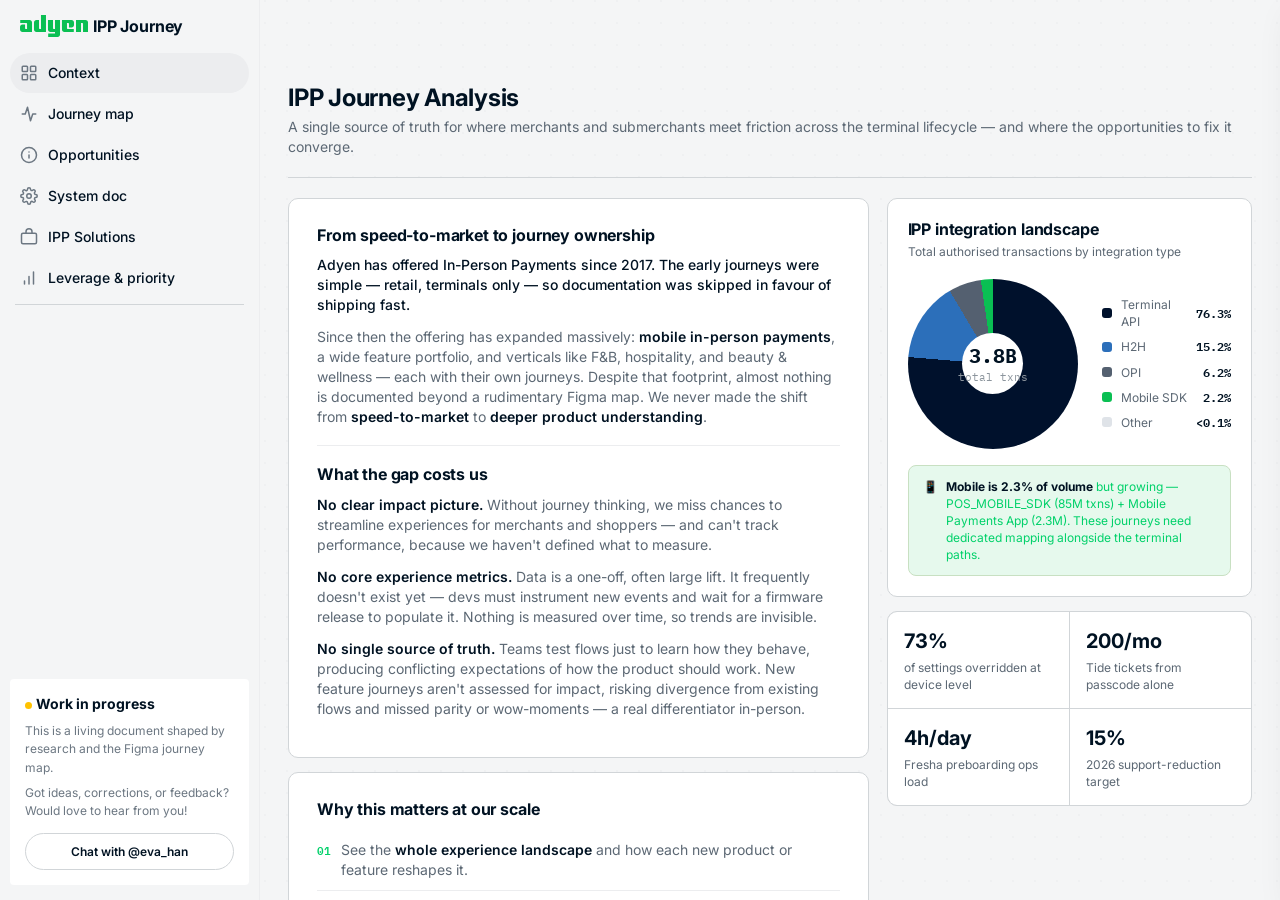
==== commit fedf88ec: "Reorganize sidebar menu, add opportunity tabs & drawer interactions - Move Opportunities under Journ" ====
--- a/IPP Journey.html
+++ b/IPP Journey.html
@@ -329,6 +329,10 @@
       <svg viewBox="0 0 24 24" fill="none" stroke="currentColor" stroke-width="2" stroke-linecap="round" stroke-linejoin="round"><path d="M3 12h4l3-9 4 18 3-9h4"/></svg>
       Journey map
     </a>
+    <a class="sb-link" href="#opps" onclick="switchTab('opps')">
+      <svg viewBox="0 0 24 24" fill="none" stroke="currentColor" stroke-width="2" stroke-linecap="round" stroke-linejoin="round"><circle cx="12" cy="12" r="10"/><path d="M12 16v-4m0-4h.01"/></svg>
+      Opportunities
+    </a>
     <a class="sb-link" href="#sysinfo" onclick="switchTab('sysinfo')">
       <svg viewBox="0 0 24 24" fill="none" stroke="currentColor" stroke-width="2" stroke-linecap="round" stroke-linejoin="round"><circle cx="12" cy="12" r="3"/><path d="M19.4 15a1.65 1.65 0 00.33 1.82l.06.06a2 2 0 11-2.83 2.83l-.06-.06a1.65 1.65 0 00-1.82-.33 1.65 1.65 0 00-1 1.51V21a2 2 0 11-4 0v-.09A1.65 1.65 0 009 19.4a1.65 1.65 0 00-1.82.33l-.06.06a2 2 0 11-2.83-2.83l.06-.06A1.65 1.65 0 004.68 15a1.65 1.65 0 00-1.51-1H3a2 2 0 110-4h.09A1.65 1.65 0 004.6 9a1.65 1.65 0 00-.33-1.82l-.06-.06a2 2 0 112.83-2.83l.06.06A1.65 1.65 0 009 4.68a1.65 1.65 0 001-1.51V3a2 2 0 114 0v.09a1.65 1.65 0 001 1.51 1.65 1.65 0 001.82-.33l.06-.06a2 2 0 112.83 2.83l-.06.06A1.65 1.65 0 0019.4 9a1.65 1.65 0 001.51 1H21a2 2 0 110 4h-.09a1.65 1.65 0 00-1.51 1z"/></svg>
       System doc
@@ -336,14 +340,6 @@
     <a class="sb-link" href="#solutions" onclick="switchTab('solutions')">
       <svg viewBox="0 0 24 24" fill="none" stroke="currentColor" stroke-width="2" stroke-linecap="round" stroke-linejoin="round"><rect x="2" y="7" width="20" height="14" rx="2"/><path d="M16 7V5a4 4 0 00-8 0v2"/></svg>
       IPP Solutions
-    </a>
-    <a class="sb-link" href="#opps" onclick="switchTab('opps')">
-      <svg viewBox="0 0 24 24" fill="none" stroke="currentColor" stroke-width="2" stroke-linecap="round" stroke-linejoin="round"><circle cx="12" cy="12" r="10"/><path d="M12 16v-4m0-4h.01"/></svg>
-      Opportunities
-    </a>
-    <a class="sb-link" href="#coverage" onclick="switchTab('coverage')">
-      <svg viewBox="0 0 24 24" fill="none" stroke="currentColor" stroke-width="2" stroke-linecap="round" stroke-linejoin="round"><rect x="3" y="3" width="18" height="18" rx="2"/><path d="M3 9h18M9 3v18"/></svg>
-      Coverage heatmap
     </a>
     <a class="sb-link" href="#leverage" onclick="switchTab('leverage')">
       <svg viewBox="0 0 24 24" fill="none" stroke="currentColor" stroke-width="2" stroke-linecap="round" stroke-linejoin="round"><path d="M12 20V10m6 10V4M6 20v-4"/></svg>
@@ -441,24 +437,30 @@
   <div class="viewhead"><h2>Opportunity portfolio</h2>
     <p class="sub">Ten opportunities surfaced across both journeys. Coverage status maps H1/H2 2026 initiatives against each opportunity — it isn't subjective. Tap any card for the full evidence and priority reasoning.</p></div>
   <div class="kpis">
-    <div class="kpi accent"><div class="v">10</div><div class="l"><b>opportunities</b> identified — 8 mapped to journeys, 2 pending research</div></div>
-    <div class="kpi"><div class="v">4</div><div class="l"><b>P0 opportunities</b> carry the strongest evidence and business case</div></div>
+    <div class="kpi accent" id="allOppsKpi" style="cursor:pointer;transition:.16s;position:relative" onmouseover="this.style.borderColor='var(--ink-faint)'" onmouseout="this.style.borderColor=''"><div class="v">10</div><div class="l"><b>opportunities</b> identified — 8 mapped to journeys, 2 pending research</div><svg style="position:absolute;top:14px;right:14px;color:var(--ink-faint)" width="16" height="16" viewBox="0 0 24 24" fill="none" stroke="currentColor" stroke-width="2" stroke-linecap="round" stroke-linejoin="round"><path d="M5 12h14"/><path d="M12 5l7 7-7 7"/></svg></div>
+    <div class="kpi" id="p0Kpi" style="cursor:pointer;transition:.16s;position:relative" onmouseover="this.style.borderColor='var(--ink-faint)'" onmouseout="this.style.borderColor=''"><div class="v">4</div><div class="l"><b>P0 opportunities</b> carry the strongest evidence and business case</div><svg style="position:absolute;top:14px;right:14px;color:var(--ink-faint)" width="16" height="16" viewBox="0 0 24 24" fill="none" stroke="currentColor" stroke-width="2" stroke-linecap="round" stroke-linejoin="round"><path d="M5 12h14"/><path d="M12 5l7 7-7 7"/></svg></div>
     <div class="kpi"><div class="v">2</div><div class="l"><b>journeys mapped</b>: Merchant config &amp; AfP submerchant onboarding</div></div>
-    <div class="kpi"><div class="v">3.c</div><div class="l"><b>highest-leverage moment</b> — 5 opportunities converge at Initial Config</div></div>
-  </div>
-  <div class="filters">
-    <div class="fgroup"><span class="flab">Priority</span>
-      <button class="chip on" data-fp="all">All</button>
-      <button class="chip" data-fp="P0">P0</button><button class="chip" data-fp="P1">P1</button>
-      <button class="chip" data-fp="P2">P2</button><button class="chip" data-fp="Explore">Explore</button></div>
-    <div class="fgroup"><span class="flab">Coverage</span>
-      <button class="chip on" data-fc="all">All</button>
-      <button class="chip" data-fc="strong">Strong</button><button class="chip" data-fc="partial">Partial</button>
-      <button class="chip" data-fc="infra">Infra</button><button class="chip" data-fc="gap">Gap</button>
-      <button class="chip" data-fc="unmapped">Unmapped</button></div>
-    <span class="fcount" id="oppcount"></span>
-  </div>
-  <div class="opp-grid" id="oppGrid"></div>
+  </div>
+  <div class="jtoggle" id="oppTabs" style="margin-bottom:18px">
+    <button class="on" data-ot="list">Opportunity list</button>
+    <button data-ot="coverage">Opportunity coverage map</button>
+  </div>
+
+  <div id="oppPanelList">
+    <div class="opp-grid" id="oppGrid"></div>
+  </div>
+
+  <div id="oppPanelCoverage" style="display:none">
+    <div style="margin-bottom:14px">
+      <p class="sub" style="margin:0">What is covered at each journey moment. Rows are opportunities, columns are journey sub-steps. Hover a filled cell for what's covered there; tap an opportunity to isolate its row.</p></div>
+    <div class="legend">
+      <span><i class="lg" style="background:var(--strong)"></i>Strong — multiple active initiatives</span>
+      <span><i class="lg" style="background:var(--partial)"></i>Partial / Infra only</span>
+      <span><i class="lg" style="background:var(--gap)"></i>Gap — no initiative</span>
+      <span><i class="lg" style="background:var(--out)"></i>Out of scope / not Devices-owned</span>
+    </div>
+    <div class="heatwrap"><table class="heat" id="heat"></table></div>
+  </div>
 </section>
 
 <!-- ===== JOURNEY ===== -->
@@ -468,19 +470,6 @@
   <div style="display:flex;align-items:stretch;gap:10px;margin-bottom:16px;flex-wrap:wrap"><div class="jtoggle" id="jtoggle"><button class="on" data-j="A">A · Merchant Configuration</button><button data-j="B">B · Submerchant Onboarding (AfP)</button></div><div class="dev-filter" id="devFilter"><button class="on" data-d="all">All devices</button><button data-d="both">📱 Mobile relevant</button><button data-d="terminal">Terminal only</button></div></div><div id="journeyBody"></div>
 </section>
 
-<!-- ===== COVERAGE ===== -->
-<section class="view" id="coverage">
-  <div class="viewhead"><h2>Coverage heatmap</h2>
-    <p class="sub">What is covered at each journey moment. Rows are opportunities, columns are journey sub-steps. Hover a filled cell for what's covered there; tap an opportunity to isolate its row.</p></div>
-  <div class="legend">
-    <span><i class="lg" style="background:var(--strong)"></i>Strong — multiple active initiatives</span>
-    <span><i class="lg" style="background:var(--partial)"></i>Partial / Infra only</span>
-    <span><i class="lg" style="background:var(--gap)"></i>Gap — no initiative</span>
-    <span><i class="lg" style="background:var(--out)"></i>Out of scope / not Devices-owned</span>
-  </div>
-  <div class="heatwrap"><table class="heat" id="heat"></table></div>
-</section>
-
 <!-- ===== LEVERAGE ===== -->
 <section class="view" id="leverage">
   <div class="viewhead"><h2>Leverage &amp; priority</h2>
@@ -488,16 +477,6 @@
   <h3 style="font-size:16px;margin-bottom:14px">Highest-leverage moments across both journeys</h3>
   <div class="lev-grid" id="levGrid"></div>
 
-  <div class="card prose pritable">
-    <h3>Priority reasoning</h3>
-    <p class="ph">Why each opportunity sits where it does.</p>
-    <div id="priList"></div>
-    <div class="unmapped-note">
-      <div class="un-h"><span class="dot"></span>Two opportunities are intentionally unmapped</div>
-      <p><b>O5 · Device customization at scale</b> and <b>O9 · Dynamic / personalized terminal content</b> sit in a campaign / content-deployment journey that hasn't been researched. The Branding research surfaces the pain (Adidas missed the Olympics window; the MVP is limited to SFO1) but doesn't define journey phases.</p>
-      <p style="margin-bottom:0"><b>Next step:</b> run targeted research with merchants who deploy campaigns — e.g. Adidas, Mantel, Northern Tool — before adding a campaign journey to this map.</p>
-    </div>
-  </div>
 </section>
 
 <!-- ===== SYSTEM CONTEXT ===== -->
@@ -794,19 +773,72 @@
       <span class="lopps">${l.opps.map(id=>`<span class="opin">${id}</span>`).join('')}</span></div>`;
     g.appendChild(el);
   });
-  const p=document.getElementById('priList');p.innerHTML='';
-  DATA.opps.forEach(o=>{
-    const el=document.createElement('div');el.className='prow';
-    el.innerHTML=`<div class="pidcell">${o.id}</div><div>
-      <div class="ptop"><span class="pname">${o.title}</span>
-      <span class="badge pri-${o.priority}">${o.priority}</span>
-      <span class="cv cv-${o.coverage}"><span class="cvdot"></span>${CVLABEL[o.coverage]}</span></div>
-      <div class="pwhy">${o.why}</div></div>`;
-    p.appendChild(el);
-  });
-}
+}
+
+/* ---- P0 priority reasoning drawer ---- */
+function openP0Drawer(){
+  const d=document.getElementById('drawer');
+  const p0=DATA.opps.filter(o=>o.priority==='P0');
+  d.innerHTML=`<div class="dhead"><span class="dbar" style="background:var(--p0)"></span>
+    <button class="close" onclick="closeDrawer()">×</button>
+    <span class="oid mono" style="color:var(--ink-faint);font-size:12px;font-weight:600">PRIORITY REASONING</span>
+    <h3>Opportunity evidence</h3>
+    <div class="dmeta"><span class="badge pri-P0">P0</span><span style="font-size:var(--fs-caption);color:var(--ink-soft)">${p0.length} opportunities carry the strongest evidence and business case</span></div></div>
+    <div class="dbody">
+      ${DATA.opps.map(o=>`<div style="margin-bottom:16px;padding-bottom:16px;border-bottom:1px solid var(--line-soft)">
+        <div style="display:flex;align-items:center;gap:8px;margin-bottom:6px">
+          <span class="mono" style="font-size:12px;font-weight:600;color:var(--ink-faint)">${o.id}</span>
+          <span style="font-weight:600;color:var(--ink);font-size:var(--fs-body);flex:1">${o.title}</span>
+          <span class="badge pri-${o.priority}">${o.priority}</span>
+          <span class="cv cv-${o.coverage}"><span class="cvdot"></span>${CVLABEL[o.coverage]}</span>
+        </div>
+        <div style="font-size:var(--fs-caption);color:var(--ink-soft);line-height:1.55">${o.why}</div>
+      </div>`).join('')}
+      <div style="margin-top:8px;padding:14px;border:1px solid var(--line);border-radius:10px;background:var(--panel)">
+        <div style="display:flex;align-items:center;gap:8px;font-weight:600;font-size:var(--fs-body);margin-bottom:8px"><span class="dot"></span>Two opportunities are intentionally unmapped</div>
+        <p style="font-size:var(--fs-caption);color:var(--ink-soft);margin:0 0 6px;line-height:1.55"><b style="color:var(--ink)">O5 · Device customization at scale</b> and <b style="color:var(--ink)">O9 · Dynamic / personalized terminal content</b> sit in a campaign / content-deployment journey that hasn't been researched.</p>
+        <p style="font-size:var(--fs-caption);color:var(--ink-soft);margin:0;line-height:1.55"><b style="color:var(--ink)">Next step:</b> run targeted research with merchants who deploy campaigns — e.g. Adidas, Mantel, Northern Tool — before adding a campaign journey to this map.</p>
+      </div>
+    </div>`;
+  d.classList.add('on');document.getElementById('scrim').classList.add('on');
+}
+document.getElementById('p0Kpi').onclick=openP0Drawer;
+
+/* ---- all opportunities drawer ---- */
+function openAllOppsDrawer(){
+  const d=document.getElementById('drawer');
+  d.innerHTML=`<div class="dhead"><span class="dbar" style="background:var(--accent)"></span>
+    <button class="close" onclick="closeDrawer()">×</button>
+    <span class="oid mono" style="color:var(--ink-faint);font-size:12px;font-weight:600">ALL OPPORTUNITIES</span>
+    <h3>Opportunity evidence</h3>
+    <div class="dmeta"><span style="font-size:var(--fs-caption);color:var(--ink-soft)">${DATA.opps.length} opportunities identified — 8 mapped to journeys, 2 pending research</span></div></div>
+    <div class="dbody">
+      ${DATA.opps.map(o=>{const cc=convCount(o.id);return `<div class="sg" style="margin-bottom:10px;cursor:pointer" onclick="closeDrawer();setTimeout(()=>openDrawer('${o.id}'),180)">
+        <div style="display:flex;align-items:center;gap:8px;margin-bottom:4px">
+          <span class="mono" style="font-size:12px;font-weight:600;color:var(--ink-faint)">${o.id}</span>
+          <span style="font-weight:600;color:var(--ink);font-size:var(--fs-body);flex:1">${o.title}</span>
+          <span class="badge pri-${o.priority}">${o.priority}</span>
+        </div>
+        <div style="font-size:var(--fs-caption);color:var(--ink-soft);line-height:1.5;margin-bottom:6px">${o.desc}</div>
+        <div style="display:flex;gap:6px;align-items:center">
+          <span class="cv cv-${o.coverage}"><span class="cvdot"></span>${CVLABEL[o.coverage]}</span>
+          ${cc?`<span class="conv">${cc} moment${cc>1?'s':''}</span>`:''}
+        </div>
+      </div>`;}).join('')}
+    </div>`;
+  d.classList.add('on');document.getElementById('scrim').classList.add('on');
+}
+document.getElementById('allOppsKpi').onclick=openAllOppsDrawer;
 
 renderOpps();renderJourney();renderHeat();renderLeverage();
+
+/* ---- opportunity tabs (list / coverage) ---- */
+document.getElementById('oppTabs').addEventListener('click',e=>{
+  const b=e.target.closest('button');if(!b)return;
+  document.querySelectorAll('#oppTabs button').forEach(x=>x.classList.toggle('on',x===b));
+  document.getElementById('oppPanelList').style.display=b.dataset.ot==='list'?'':'none';
+  document.getElementById('oppPanelCoverage').style.display=b.dataset.ot==='coverage'?'':'none';
+});
 
 /* ---- Solutions page ---- */
 const SOL_LIST = [
@@ -858,7 +890,7 @@
   });
   document.querySelectorAll('.sidebar .sb-nav .sb-link').forEach(a=>{
     const href=a.getAttribute('href');
-    a.classList.toggle('active-link',href==='#'+v);
+    a.classList.toggle('active-link',href==='#'+v||(v==='opps'&&href==='#coverage'));
   });
 }
 </script>
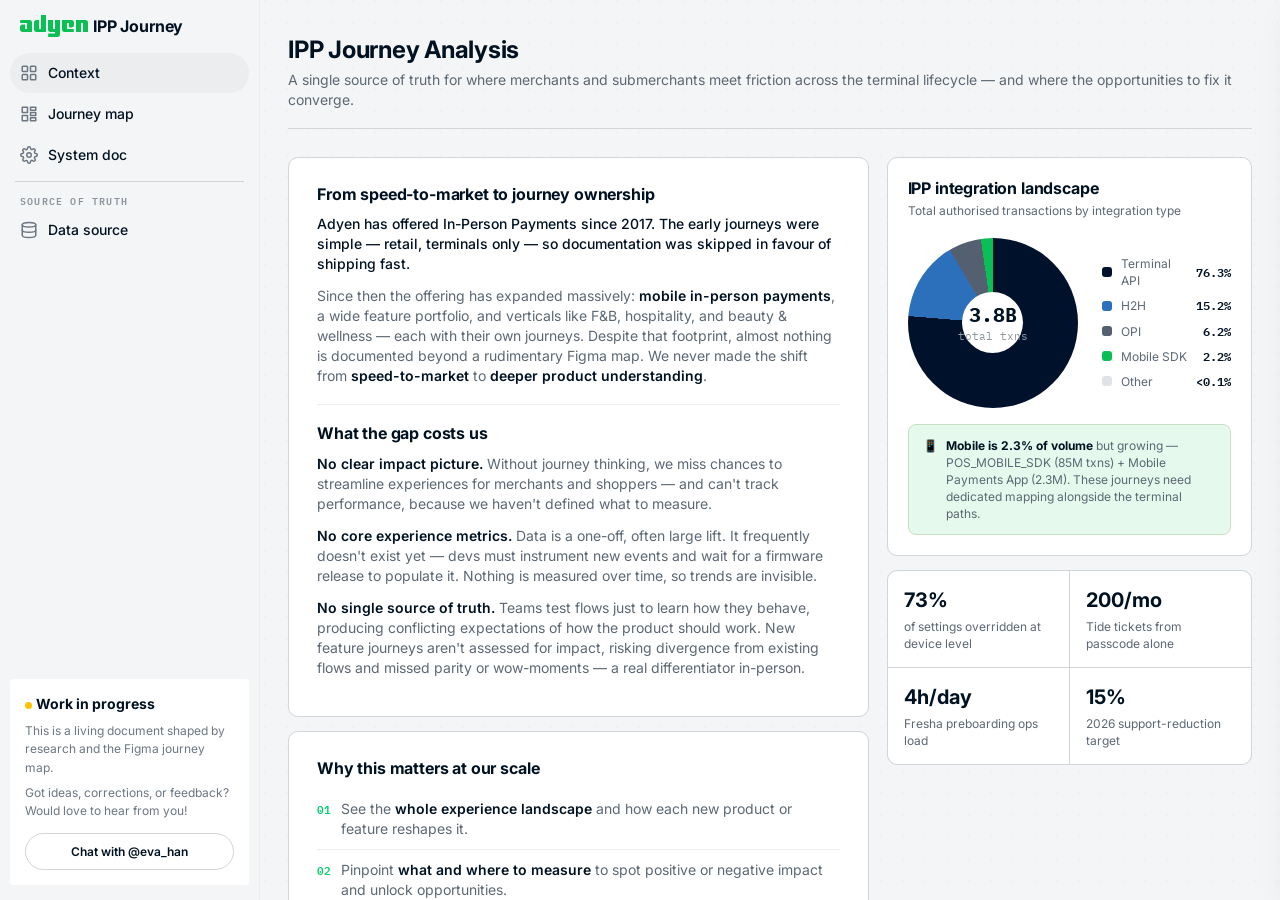
==== commit 7f54f046: "Add Owner filter, Online Checkout mapping, evidence drawer, pain point drawer, sidebar updates" ====
--- a/IPP Journey.html
+++ b/IPP Journey.html
@@ -58,12 +58,12 @@
 .tab.active{color:var(--ink);border-bottom-color:var(--ink)}
 .tab .n{display:none}
 
-section.view{display:none;padding:34px 0 80px;animation:fade .3s ease}
+section.view{display:none;padding:36px 0 80px;animation:fade .3s ease}
 section.view.active{display:block}
 @keyframes fade{from{opacity:0;transform:translateY(6px)}to{opacity:1;transform:none}}
-.viewhead{padding:var(--spacing-l) 0 var(--spacing-s);border-bottom:1px solid var(--line);margin-bottom:var(--spacing-s)}
+.viewhead{padding:0 0 18px;border-bottom:1px solid var(--line);margin-bottom:28px}
 .viewhead .eyebrow{font-family:var(--font-mono);font-size:11px;letter-spacing:.18em;text-transform:uppercase;color:var(--accent);font-weight:var(--fw-semi)}
-.viewhead h2{font-size:var(--fs-display);line-height:var(--lh-tight);margin:var(--spacing-2xs) 0 var(--spacing-3xs);font-weight:var(--fw-bold)}
+.viewhead h2{font-size:var(--fs-display);line-height:var(--lh-tight);margin:0 0 6px;font-weight:var(--fw-bold)}
 .viewhead .sub{color:var(--ink-soft);font-size:var(--fs-body);margin:0}
 .viewhead p{color:var(--ink-soft);margin:0;font-size:var(--fs-body)}
 
@@ -281,7 +281,7 @@
 .chart-legend .cl .clv{margin-left:auto;font-family:var(--font-mono);font-weight:var(--fw-semi);color:var(--ink)}
 .chart-legend .cl .cln{color:var(--ink-soft)}
 .mobile-callout{margin-top:16px;background:var(--accent-tint);border:1px solid #c8e0c2;border-radius:8px;padding:12px 14px;
-  font-size:var(--fs-caption);color:var(--accent);display:flex;gap:8px;align-items:flex-start}
+  font-size:var(--fs-caption);color:var(--ink-soft);display:flex;gap:8px;align-items:flex-start}
 .mobile-callout b{color:var(--ink)}
 
 /* — Device badges on journey — */
@@ -307,6 +307,120 @@
 .sol-card .sol-desc{font-size:var(--fs-body);color:var(--ink-soft);line-height:var(--lh-normal)}
 .sol-card .sol-tags{display:flex;flex-wrap:wrap;gap:5px;margin-top:12px}
 .sol-card .sol-tags .wtag{font-size:10.5px}
+
+/* ---- JTBD source tables ---- */
+.jtbdwrap{overflow-x:auto;border:1px solid var(--line);border-radius:10px;background:var(--panel);box-shadow:none}
+table.jtbd{border-collapse:collapse;width:100%;min-width:1040px;font-size:12.5px}
+table.jtbd thead th{position:sticky;top:0;background:var(--ink);color:#fff;font-weight:var(--fw-semi);
+  font-size:11px;letter-spacing:.04em;text-align:left;padding:11px 14px;vertical-align:top;z-index:2;
+  border-right:1px solid rgba(255,255,255,.12)}
+table.jtbd thead th:last-child{border-right:0}
+table.jtbd td{border-bottom:1px solid var(--line-soft);border-right:1px solid var(--line-soft);
+  padding:12px 14px;vertical-align:top;color:var(--ink-soft);line-height:1.5}
+table.jtbd td:last-child{border-right:0}
+table.jtbd tbody tr:hover td{background:#f8faf9}
+table.jtbd .jstep{font-weight:var(--fw-bold);color:var(--ink);font-size:13px}
+table.jtbd .jbig{color:var(--ink);font-weight:var(--fw-med)}
+table.jtbd ul{margin:0;padding-left:16px}
+table.jtbd ul li{margin:0 0 4px;padding:0}
+table.jtbd ul li:last-child{margin-bottom:0}
+table.jtbd .jnone{color:var(--unmapped);font-style:italic}
+table.jtbd .jpain{color:var(--gap)}
+table.jtbd col.c-step{width:128px}table.jtbd col.c-big{width:220px}
+table.jtbd col.c-little{width:250px}table.jtbd col.c-micro{width:330px}table.jtbd col.c-pain{width:300px}
+table.jtbd col.c-opp{width:190px}table.jtbd col.c-tasks{width:auto}
+table.jtbd col.c-who{width:170px}
+table.jtbd col.c-crit{width:150px}table.jtbd col.c-size{width:58px}table.jtbd col.c-owner{width:142px}
+table.jtbd col.c-phase{width:118px}table.jtbd col.c-sub{width:150px}table.jtbd col.c-user{width:96px}table.jtbd col.c-actors{width:120px}
+table.jtbd col.c-theme{width:150px}table.jtbd col.c-otitle{width:170px}table.jtbd col.c-ev{width:auto}table.jtbd col.c-notes{width:170px}
+table.jtbd tr.cv-grp td{background:var(--accent-tint);border-top:2px solid var(--accent-deep);padding:12px 14px}
+table.jtbd .cv-step{font-family:var(--font-mono);font-weight:var(--fw-bold);font-size:13px;color:var(--accent-deep);letter-spacing:.01em}
+table.jtbd .cv-big{font-weight:var(--fw-semi);color:var(--ink);margin-top:3px;font-size:13px}
+table.jtbd .cv-note{font-size:11px;color:var(--ink-faint);margin-top:5px;font-style:italic}
+table.jtbd .cv-painwrap{margin-top:9px}
+table.jtbd .cv-painlbl{display:block;font-size:10px;font-weight:var(--fw-semi);text-transform:uppercase;letter-spacing:.04em;color:var(--gap);margin-bottom:3px}
+table.jtbd ul.cv-pain{margin:0;padding-left:16px;color:var(--gap)}
+table.jtbd ul.cv-pain li{margin:0 0 3px;padding:0}table.jtbd ul.cv-pain li:last-child{margin-bottom:0}
+table.jtbd tr.cv-empty td{background:#fafafa;padding:10px 14px}
+table.jtbd col.c-opps{width:218px}
+table.jtbd ul.opp-list{margin:0;padding-left:0;list-style:none}
+table.jtbd ul.opp-list li{margin:0 0 7px;padding:0;display:flex;gap:7px;align-items:flex-start;line-height:1.35}
+table.jtbd ul.opp-list li:last-child{margin-bottom:0}
+table.jtbd .opp-dot{flex:none;width:7px;height:7px;border-radius:50%;margin-top:5px}
+table.jtbd .opp-dot.ipp{background:var(--accent)}table.jtbd .opp-dot.oc{background:var(--infra)}
+table.jtbd .opp-name{color:var(--ink);font-weight:var(--fw-med);min-width:0;overflow-wrap:anywhere;word-break:break-word}
+table.jtbd .opp-chk{color:#3a7d0a;font-weight:var(--fw-bold)}
+table.jtbd col.c-sizeowner{width:120px}
+table.jtbd .opp-main{display:flex;gap:7px;align-items:flex-start}
+table.jtbd .owner-line{font-size:11px;margin-top:5px;font-weight:var(--fw-semi)}
+table.jtbd .reljobs{display:flex;flex-wrap:wrap;gap:4px;margin-top:7px;padding-left:14px}
+table.jtbd .reljob{font-size:10px;line-height:1.35;background:#fdf3d3;color:#8a6d1a;border:1px solid #efe1ad;padding:2px 7px;border-radius:5px;white-space:normal;overflow-wrap:anywhere;word-break:break-word}
+.tbl-filters{display:flex;flex-wrap:wrap;gap:12px;align-items:flex-end;margin-bottom:14px}
+.tbl-filters .ff{display:flex;flex-direction:column;gap:4px}
+.tbl-filters .fl{font-family:var(--font-mono);font-size:9.5px;letter-spacing:.1em;text-transform:uppercase;color:var(--ink-faint);font-weight:var(--fw-semi)}
+.tbl-filters select{font:inherit;font-size:12px;padding:6px 9px;border:1px solid var(--line);border-radius:7px;background:var(--panel);color:var(--ink);max-width:250px}
+.tbl-filters select:focus{outline:none;border-color:var(--accent)}
+.tbl-filters .freset{font:inherit;font-size:11px;padding:7px 12px;border:1px solid var(--line);border-radius:7px;background:var(--panel);color:var(--ink-soft);cursor:pointer}
+.tbl-filters .freset:hover{border-color:var(--accent);color:var(--accent-deep)}
+.tbl-filters .fhint{font-size:11px;color:var(--ink-faint);margin-left:auto;align-self:center}
+.col-resizer{position:absolute;top:0;right:0;width:11px;height:100%;cursor:col-resize;z-index:5}
+.col-resizer::after{content:"";position:absolute;right:2px;top:50%;transform:translateY(-50%);height:55%;width:2px;background:rgba(255,255,255,.4);border-radius:2px}
+.col-resizer:hover::after{background:var(--accent);width:3px}
+body.col-resizing{cursor:col-resize;user-select:none}
+table.jtbd col.c-phase{width:118px}table.jtbd col.c-substep{width:198px}table.jtbd col.c-evidence{width:272px}table.jtbd col.c-note{width:180px}
+table.jtbd ul.sub-list{margin:0;padding-left:0;list-style:none}
+table.jtbd ul.sub-list>li{margin:0 0 10px;padding:0;line-height:1.4}
+table.jtbd ul.sub-list>li:last-child{margin-bottom:0}
+table.jtbd .substep-id{font-weight:var(--fw-semi);color:var(--ink)}
+table.jtbd .substep-who{color:var(--ink-faint);font-weight:var(--fw-med)}
+table.jtbd .ph-tag{font-size:10.5px;font-weight:var(--fw-semi);color:var(--ink-soft)}
+table.jtbd li.es-ev{color:var(--ink-soft)}
+table.jtbd li.es-note{color:var(--ink-faint);font-style:italic}
+table.jtbd ul.ev-multi{margin:0;padding-left:15px;list-style:disc}
+table.jtbd ul.ev-multi li{margin:0 0 5px;line-height:1.4}
+table.jtbd ul.ev-multi li:last-child{margin-bottom:0}
+table.jtbd .jwho{color:var(--ink);font-weight:var(--fw-med)}
+table.jtbd .crit-badge{display:inline-block;font-family:var(--font-mono);font-size:10px;font-weight:var(--fw-semi);
+  padding:3px 8px;border-radius:6px;background:var(--accent-tint);color:var(--accent-deep);white-space:normal;word-break:break-word}
+table.jtbd .size-badge{font-family:var(--font-mono);font-weight:var(--fw-bold);color:var(--ink)}
+table.jtbd .owner-ipp{color:var(--accent-deep);font-weight:var(--fw-semi)}
+table.jtbd .owner-oc{color:var(--infra);font-weight:var(--fw-semi)}
+table.jtbd .owner-tag{font-size:11px;line-height:1.35;display:inline-block}
+table.jtbd .addressed-badge{display:inline-block;margin-top:6px;font-family:var(--font-mono);font-size:9.5px;font-weight:var(--fw-semi);
+  padding:3px 8px;border-radius:6px;background:#e8f3de;color:#3a7d0a;white-space:nowrap;letter-spacing:.02em}
+
+/* ---- Consolidated view ---- */
+.con-badge{display:inline-flex;align-items:center;gap:5px;font-family:var(--font-mono);font-size:10px;font-weight:var(--fw-semi);
+  padding:3px 9px;border-radius:6px;white-space:nowrap}
+.con-badge.strong{background:rgba(0,175,90,.1);color:var(--accent-deep)}
+.con-badge.partial{background:rgba(255,180,0,.1);color:#946200}
+.con-badge.gap{background:rgba(220,50,50,.08);color:var(--gap)}
+table.jtbd col.c-align{width:110px}
+table.jtbd col.c-canvas{width:180px}
+table.jtbd col.c-copps{width:160px}
+table.jtbd col.c-jopps{width:200px}
+table.jtbd col.c-notes{width:260px}
+table.jtbd col.c-research{width:440px}
+table.jtbd .rs-head{margin-bottom:5px}
+table.jtbd .rs-ev{color:var(--ink-soft);line-height:1.45;margin-bottom:5px}
+table.jtbd .rs-note{color:var(--ink-faint);font-style:italic;line-height:1.4}
+table.jtbd ul.sub-list>li.rs-item{padding-bottom:9px;border-bottom:1px dashed var(--line-soft);margin-bottom:9px}
+table.jtbd ul.sub-list>li.rs-item:last-child{border-bottom:none;padding-bottom:0;margin-bottom:0}
+.con-opin{display:inline-block;font-family:var(--font-mono);font-size:10px;font-weight:var(--fw-semi);
+  padding:2px 7px;border-radius:5px;background:var(--accent-tint);color:var(--accent-deep);margin:1px 2px}
+.con-jopp{display:inline-block;font-size:11px;padding:2px 7px;border-radius:5px;
+  background:rgba(90,120,200,.08);color:var(--infra);margin:1px 2px}
+.gap-card{background:var(--panel);border:1px solid var(--line);border-radius:10px;padding:22px 24px;margin-bottom:14px}
+.gap-card h4{font-size:14px;margin:0 0 8px;display:flex;align-items:center;gap:8px}
+.gap-card p{font-size:var(--fs-body);color:var(--ink-soft);margin:0 0 10px;line-height:1.55}
+.gap-card .gap-tag{display:inline-block;font-family:var(--font-mono);font-size:10px;font-weight:var(--fw-semi);
+  padding:2px 8px;border-radius:5px;margin:2px 3px 2px 0}
+.gap-card .gap-tag.missing{background:rgba(220,50,50,.08);color:var(--gap)}
+.gap-card .gap-tag.action{background:rgba(0,175,90,.08);color:var(--accent-deep)}
+.gap-severity{font-family:var(--font-mono);font-size:10px;font-weight:var(--fw-bold);padding:3px 8px;border-radius:5px}
+.gap-severity.high{background:rgba(220,50,50,.1);color:var(--gap)}
+.gap-severity.medium{background:rgba(255,180,0,.1);color:#946200}
+.gap-severity.low{background:rgba(90,120,200,.08);color:var(--infra)}
 </style>
 </head>
 <body>
@@ -325,28 +439,20 @@
       <svg viewBox="0 0 24 24" fill="none" stroke="currentColor" stroke-width="2" stroke-linecap="round" stroke-linejoin="round"><rect x="3" y="3" width="7" height="7" rx="1"/><rect x="14" y="3" width="7" height="7" rx="1"/><rect x="3" y="14" width="7" height="7" rx="1"/><rect x="14" y="14" width="7" height="7" rx="1"/></svg>
       Context
     </a>
-    <a class="sb-link" href="#journey" onclick="switchTab('journey')">
-      <svg viewBox="0 0 24 24" fill="none" stroke="currentColor" stroke-width="2" stroke-linecap="round" stroke-linejoin="round"><path d="M3 12h4l3-9 4 18 3-9h4"/></svg>
+    <a class="sb-link" href="IPP%20Journey.html#serviceblueprint" onclick="window.location.href='Service%20Blueprint.html';return false;">
+      <svg viewBox="0 0 24 24" fill="none" stroke="currentColor" stroke-width="2" stroke-linecap="round" stroke-linejoin="round"><path d="M3 3h7v7H3z"/><path d="M14 3h7v4h-7z"/><path d="M14 10h7v4h-7z"/><path d="M3 14h7v7H3z"/><path d="M14 17h7v4h-7z"/></svg>
       Journey map
-    </a>
-    <a class="sb-link" href="#opps" onclick="switchTab('opps')">
-      <svg viewBox="0 0 24 24" fill="none" stroke="currentColor" stroke-width="2" stroke-linecap="round" stroke-linejoin="round"><circle cx="12" cy="12" r="10"/><path d="M12 16v-4m0-4h.01"/></svg>
-      Opportunities
     </a>
     <a class="sb-link" href="#sysinfo" onclick="switchTab('sysinfo')">
       <svg viewBox="0 0 24 24" fill="none" stroke="currentColor" stroke-width="2" stroke-linecap="round" stroke-linejoin="round"><circle cx="12" cy="12" r="3"/><path d="M19.4 15a1.65 1.65 0 00.33 1.82l.06.06a2 2 0 11-2.83 2.83l-.06-.06a1.65 1.65 0 00-1.82-.33 1.65 1.65 0 00-1 1.51V21a2 2 0 11-4 0v-.09A1.65 1.65 0 009 19.4a1.65 1.65 0 00-1.82.33l-.06.06a2 2 0 11-2.83-2.83l.06-.06A1.65 1.65 0 004.68 15a1.65 1.65 0 00-1.51-1H3a2 2 0 110-4h.09A1.65 1.65 0 004.6 9a1.65 1.65 0 00-.33-1.82l-.06-.06a2 2 0 112.83-2.83l.06.06A1.65 1.65 0 009 4.68a1.65 1.65 0 001-1.51V3a2 2 0 114 0v.09a1.65 1.65 0 001 1.51 1.65 1.65 0 001.82-.33l.06-.06a2 2 0 112.83 2.83l-.06.06A1.65 1.65 0 0019.4 9a1.65 1.65 0 001.51 1H21a2 2 0 110 4h-.09a1.65 1.65 0 00-1.51 1z"/></svg>
       System doc
     </a>
-    <a class="sb-link" href="#solutions" onclick="switchTab('solutions')">
-      <svg viewBox="0 0 24 24" fill="none" stroke="currentColor" stroke-width="2" stroke-linecap="round" stroke-linejoin="round"><rect x="2" y="7" width="20" height="14" rx="2"/><path d="M16 7V5a4 4 0 00-8 0v2"/></svg>
-      IPP Solutions
+    <div class="sb-divider"></div>
+    <div class="sb-section-label">Source of truth</div>
+    <a class="sb-link" href="Data%20source.html">
+      <svg viewBox="0 0 24 24" fill="none" stroke="currentColor" stroke-width="2" stroke-linecap="round" stroke-linejoin="round"><ellipse cx="12" cy="5" rx="9" ry="3"/><path d="M21 12c0 1.66-4 3-9 3s-9-1.34-9-3"/><path d="M3 5v14c0 1.66 4 3 9 3s9-1.34 9-3V5"/></svg>
+      Data source
     </a>
-    <a class="sb-link" href="#leverage" onclick="switchTab('leverage')">
-      <svg viewBox="0 0 24 24" fill="none" stroke="currentColor" stroke-width="2" stroke-linecap="round" stroke-linejoin="round"><path d="M12 20V10m6 10V4M6 20v-4"/></svg>
-      Leverage &amp; priority
-    </a>
-
-    <div class="sb-divider"></div>
   </nav>
 
   <div class="sb-bottom">
@@ -365,9 +471,7 @@
 <nav class="tabs"><div class="wrap"><div class="tabs-inner" id="tabs">
   <button class="tab active" data-v="overview"><span class="n">01</span>Why journeys, now</button>
   <button class="tab" data-v="journey"><span class="n">02</span>Journey map</button>
-  <button class="tab" data-v="opps"><span class="n">03</span>Opportunities</button>
   <button class="tab" data-v="coverage"><span class="n">04</span>Coverage heatmap</button>
-  <button class="tab" data-v="leverage"><span class="n">05</span>Leverage & priority</button>
   <button class="tab" data-v="sysinfo"><span class="n">06</span>System context</button>
 </div></div></nav>
 
@@ -432,37 +536,6 @@
   </div>
 </section>
 
-<!-- ===== OPPORTUNITIES ===== -->
-<section class="view" id="opps">
-  <div class="viewhead"><h2>Opportunity portfolio</h2>
-    <p class="sub">Ten opportunities surfaced across both journeys. Coverage status maps H1/H2 2026 initiatives against each opportunity — it isn't subjective. Tap any card for the full evidence and priority reasoning.</p></div>
-  <div class="kpis">
-    <div class="kpi accent" id="allOppsKpi" style="cursor:pointer;transition:.16s;position:relative" onmouseover="this.style.borderColor='var(--ink-faint)'" onmouseout="this.style.borderColor=''"><div class="v">10</div><div class="l"><b>opportunities</b> identified — 8 mapped to journeys, 2 pending research</div><svg style="position:absolute;top:14px;right:14px;color:var(--ink-faint)" width="16" height="16" viewBox="0 0 24 24" fill="none" stroke="currentColor" stroke-width="2" stroke-linecap="round" stroke-linejoin="round"><path d="M5 12h14"/><path d="M12 5l7 7-7 7"/></svg></div>
-    <div class="kpi" id="p0Kpi" style="cursor:pointer;transition:.16s;position:relative" onmouseover="this.style.borderColor='var(--ink-faint)'" onmouseout="this.style.borderColor=''"><div class="v">4</div><div class="l"><b>P0 opportunities</b> carry the strongest evidence and business case</div><svg style="position:absolute;top:14px;right:14px;color:var(--ink-faint)" width="16" height="16" viewBox="0 0 24 24" fill="none" stroke="currentColor" stroke-width="2" stroke-linecap="round" stroke-linejoin="round"><path d="M5 12h14"/><path d="M12 5l7 7-7 7"/></svg></div>
-    <div class="kpi"><div class="v">2</div><div class="l"><b>journeys mapped</b>: Merchant config &amp; AfP submerchant onboarding</div></div>
-  </div>
-  <div class="jtoggle" id="oppTabs" style="margin-bottom:18px">
-    <button class="on" data-ot="list">Opportunity list</button>
-    <button data-ot="coverage">Opportunity coverage map</button>
-  </div>
-
-  <div id="oppPanelList">
-    <div class="opp-grid" id="oppGrid"></div>
-  </div>
-
-  <div id="oppPanelCoverage" style="display:none">
-    <div style="margin-bottom:14px">
-      <p class="sub" style="margin:0">What is covered at each journey moment. Rows are opportunities, columns are journey sub-steps. Hover a filled cell for what's covered there; tap an opportunity to isolate its row.</p></div>
-    <div class="legend">
-      <span><i class="lg" style="background:var(--strong)"></i>Strong — multiple active initiatives</span>
-      <span><i class="lg" style="background:var(--partial)"></i>Partial / Infra only</span>
-      <span><i class="lg" style="background:var(--gap)"></i>Gap — no initiative</span>
-      <span><i class="lg" style="background:var(--out)"></i>Out of scope / not Devices-owned</span>
-    </div>
-    <div class="heatwrap"><table class="heat" id="heat"></table></div>
-  </div>
-</section>
-
 <!-- ===== JOURNEY ===== -->
 <section class="view" id="journey">
   <div class="viewhead"><h2>Journey map</h2>
@@ -470,21 +543,12 @@
   <div style="display:flex;align-items:stretch;gap:10px;margin-bottom:16px;flex-wrap:wrap"><div class="jtoggle" id="jtoggle"><button class="on" data-j="A">A · Merchant Configuration</button><button data-j="B">B · Submerchant Onboarding (AfP)</button></div><div class="dev-filter" id="devFilter"><button class="on" data-d="all">All devices</button><button data-d="both">📱 Mobile relevant</button><button data-d="terminal">Terminal only</button></div></div><div id="journeyBody"></div>
 </section>
 
-<!-- ===== LEVERAGE ===== -->
-<section class="view" id="leverage">
-  <div class="viewhead"><h2>Leverage &amp; priority</h2>
-    <p class="sub">Where opportunities converge — and why each is prioritised the way it is. Leverage is simply the count of opportunities meeting at one moment; priority weighs evidence, business impact, urgency, and foundational dependency.</p></div>
-  <h3 style="font-size:16px;margin-bottom:14px">Highest-leverage moments across both journeys</h3>
-  <div class="lev-grid" id="levGrid"></div>
-
-</section>
-
 <!-- ===== SYSTEM CONTEXT ===== -->
 <section class="view" id="sysinfo">
   <div class="viewhead"><h2>System context &amp; documentation</h2>
     <p class="sub">Technical architecture, configuration hierarchy, and documentation references gathered from Hub and Adyen Docs — grounding the journey map in how the system actually works.</p></div>
 
-  <div class="grid2" style="margin-bottom:22px">
+  <div class="grid2" style="margin-bottom:28px">
     <div class="card prose">
       <h3>Configuration hierarchy</h3>
       <p class="lead">Settings inherit downward through 5 levels. Overrides at any level propagate to all children unless explicitly overridden further down.</p>
@@ -514,7 +578,7 @@
   </div>
 
   <h3 style="font-size:16px;margin-bottom:14px">Terminal boarding journey (from logs)</h3>
-  <div class="card prose" style="margin-bottom:22px">
+  <div class="card prose" style="margin-bottom:28px">
     <p>The terminal boarding sequence can be monitored via log queries combining these steps:</p>
     <div style="display:flex;flex-wrap:wrap;gap:6px;margin:10px 0">
       <span class="opin">listStores</span><span style="color:var(--ink-faint)">&rarr;</span>
@@ -554,7 +618,7 @@
     </div>
   </div>
 
-  <div class="card prose" style="margin-top:22px">
+  <div class="card prose" style="margin-top:28px">
     <h3>Platform terminal onboarding — key friction insight</h3>
     <p class="lead" style="border-left:3px solid var(--accent);padding-left:14px;margin:14px 0">"Onboarding the terminal can be a source of friction and therefore impact the extent to which users fully adopt the solution. If the setup process is too difficult, users may drop off before they have fully adopted terminal payments."</p>
     <p style="font-size:12px;color:var(--ink-faint)">— Adyen Docs, Platforms Quickstart Guide</p>
@@ -628,7 +692,7 @@
     el.onclick=()=>openDrawer(o.id);
     grid.appendChild(el);
   });
-  document.getElementById('oppcount').textContent=list.length+' / '+DATA.opps.length+' shown';
+  const oc=document.getElementById('oppcount');if(oc)oc.textContent=list.length+' / '+DATA.opps.length+' shown';
 }
 document.querySelectorAll('[data-fp]').forEach(c=>c.onclick=()=>{
   fp=c.dataset.fp;document.querySelectorAll('[data-fp]').forEach(x=>x.classList.toggle('on',x===c));renderOpps();});
@@ -711,7 +775,9 @@
     ${s.opps.map(id=>{const o=oppById[id];return `<div class="sg" style="margin-bottom:10px;cursor:pointer" onclick="openDrawer('${id}')">
       <div class="sk" style="display:flex;gap:8px;align-items:center"><span class="mono" style="color:var(--ink-faint)">${id}</span>${o.title}
       <span class="badge pri-${o.priority}" style="margin-left:auto">${o.priority}</span></div>
-      <div class="sv">${o.desc}</div></div>`;}).join('')}</div>`;
+      <div class="sv">${o.desc}</div></div>`;}).join('')}
+    ${(()=>{const stepNum=parseInt(s.id);const jr=JTBD_JOURNEY.find(r=>r.step.startsWith(stepNum+'.'));if(!jr||!jr.little||!jr.little.length)return '';let h='<div class="dsec"><div class="k">Little Jobs · '+jr.little.length+'</div><ul style="list-style:none;padding:0;margin:0">';jr.little.forEach((lj,i)=>{h+=`<li style="padding:8px 0;border-bottom:1px solid var(--line-soft);color:var(--ink)"><span style="color:var(--ink-faint);font-size:10px;margin-right:6px">${i+1}.</span>${lj}`;if(jr.micro&&jr.micro[i]&&jr.micro[i]!=='Not detailed on board'){h+=`<div style="margin-top:4px;font-size:12px;color:var(--ink-soft);line-height:1.45;padding-left:18px">${jr.micro[i]}</div>`;}h+='</li>';});h+='</ul></div>';return h;})()}
+    </div>`;
   d.classList.add('on');document.getElementById('scrim').classList.add('on');
 }
 document.getElementById('jtoggle').addEventListener('click',e=>{
@@ -830,14 +896,378 @@
 }
 document.getElementById('allOppsKpi').onclick=openAllOppsDrawer;
 
-renderOpps();renderJourney();renderHeat();renderLeverage();
+/* ---- JTBD jobs map ---- */
+const JTBD_JOURNEY = [
+  {step:"1. Plan", big:"Plan the best approach to accept payments in-store in new markets according to my budget",
+   little:["Find the best payment provider","Sign the contract","Scope the pilot plan","Scope the rollout plan","Establish an optimal account structure","Decide on payment methods per country","Decide on payout","Evaluate shopper journey","Define payment device needs","Decide on device management","Decide on network setup","Decide on reconciliation & reporting","Ensure day-to-day operation is supported"],
+   micro:["Research provider offerings; benchmark competitors; evaluate pros/cons; schedule demo calls","Get internal buy-in; negotiate and agree contract terms","Decide pilot/rollout dates and stores","Define merchant account structure, account holders, store IDs, naming conventions","Check payment method availability and features per country","Understand payout process; decide scheduled/API-driven payout, express payouts, multi-currency, funds transfer","List shopper friction points; find features catering shopper needs","Define number of devices per store; select terminal models; decide features; API integration option","Understand device management on platform and via API","Decide local or cloud integration","Define terminal shipping locations; decide firmware update strategy; TIS/TRS services"],
+   pain:[]},
+  {step:"2. Validate / Test", big:"Validate the planned POS solution to see if it fulfills my business needs",
+   little:["Create account structure (test)","Order and set up test devices","Implement integration","Test payment flow","Test payout","Test reconciliation"],
+   micro:["Create test merchant account and stores; set up payment methods; set up user access","Order test devices; add to cart; add shipping address; track shipping; receive; hardware and security inspection; assign terminals; board terminals; configure settings; configure payment features; upload apps/certificates; schedule deployment","Implement basic integration (PaymentRequest, ReversalRequest, AbortRequest, PaymentResponse, TransactionStatusRequest); implement advanced integration by vertical; implement operational integration; generate API key; create API credential","Test transactions (pay, cancel, refund); test payment methods; test payment features; fix issues","Add payout account; set up payout schedule and model; set payout speed","Check payments list; download report"],
+   pain:["API credentials management not straightforward","Not all terminals available at all times / terminal shortage","Merchants don't know when terminals will be delivered","Hundreds of possible settings - high learning curve","Boarding not intuitive if terminals not pre-assigned in CA / Mgmt API","Merchants unsure how to configure and afraid of making mistakes","Impact of reboots and maintenance calls is unclear","No overview of all settings or overrides","Technical complexity means merchants need a lot of help from Adyen"]},
+  {step:"3. Scale / Go Live & Rollout", big:"Scale my validated POS solution to all stores in the shortest period of time so all stores can process transactions on opening day",
+   little:["Ensure smooth transition from test to live","Create account structure (live)","Order and set up live devices","Run network & connectivity test in pilot store","Test payment flow live","Test payout live","Test reconciliation live","Set up firmware update strategy","Roll out to all stores"],
+   micro:["Create live merchant account and stores; set up payment methods; set up user access","Order live devices; receive, inspect and assign; board and configure; configure payment features; upload apps/certificates; schedule deployment","Test connection with Adyen platform; test POS system connection; test cellular connection","Test transactions; test payment methods and features by vertical; fix issues","Add payout account; set up payout schedule and model; set payout speed","Check payments list; set up/download reconciliation reports"],
+   pain:[]},
+  {step:"4. Secure every possible in-store sale", big:"Secure every possible in-store sale",
+   little:["Set up payment features to allow more transactions (tipping, offline payments)","Ensure payment devices are well distributed across stores","Prevent fraud and security flaws via POS (e.g. unreferenced refunds)"],
+   micro:["Define which countries and stores have the need; configure settings for selected terminals","Analyze device performance; download terminal list to react; order more devices if needed; return unnecessary devices; redistribute devices to stores with lower transaction volumes","Set up passcodes; define access to menus on the terminal"],
+   pain:["Lack of visibility into terminal failure rates makes forecasting harder","Lack of visibility in available terminal stock (e.g. P400) complicates ordering","No direct Adyen point of contact with IPP expertise slows ordering","Lack of visibility in logistics creates manual overhead","No incentive to recollect inactive terminals from churned sub-merchants","Redistributing terminals not actively supported by Adyen","Resetting terminals to factory settings is not intuitive","Refurbishment not part of Adyen offering"]},
+  {step:"5. Ramp up", big:"Ramp up",
+   little:["Open new stores (existing legal entity)","Scale in a new market (requires a different legal entity)"],
+   micro:["Not detailed on board"], pain:[]},
+  {step:"6. Increase shopper retention", big:"Increase shopper retention with the best payment experience",
+   little:["Increase customer loyalty","Support shoppers with their queries about payments"],
+   micro:["Ensure devices support seasonal/local campaign promotions; ensure devices can run shopper loyalty programs; support localization; provide personalized experience","Ensure shoppers get their refund if requested; fulfill shopper needs on missing payment services (e.g. Apple value-added services)"],
+   pain:["Customization term has no single meaning, causing confusion across teams","Displaying various brands confuses sub-merchants about who to contact","Platforms see lack of customization as a missed branding and marketing opportunity"]},
+  {step:"7. Streamline operations", big:"Streamline operational work in stores to reduce costs",
+   little:["Install Android apps/certificates on terminals","Migrate to managing devices through API","Be aware of any anomalies (e.g. drop in transactions or volume)"],
+   micro:["Get access to the specific role; upload apps and certificates; schedule deployment; train staff how to use it"], pain:[]},
+  {step:"8. Stay competitive", big:"Stay competitive in payment experience with the most innovative solutions",
+   little:["Be aware of the newest features","Implement new features quickly and safely","Support shoppers with the latest payment technology","Request Adyen new features, payment methods, technologies","Ensure devices get new firmware when needed"],
+   micro:["Access information about latest technologies and features","Benefit from Adyen's newest features (tipping, digital receipts, tax-free refund)","Implement latest technology to payment stack; implement new relevant features","Communicate internally about new implementation; train relevant employees","Choose between manual/automatic firmware updates; be in control of when updates happen and on which terminals"],
+   pain:["Merchants not aware of all new features Adyen offers","Hard to communicate a growing feature set","Merchants afraid firmware updates will cause malfunctions"]},
+  {step:"9. Ensure fleet is always operational", big:"Ensure my fleet is always operational",
+   little:["Be aware of any issues","Evaluate the severity of the issue","Investigate the issue","Resolve all issues that compromise shoppers' payment experience","Have broken devices replaced","Ensure the same issues won't happen again"],
+   micro:["Check last activity and assignment status; see notifications","Get immediate support when shoppers are blocked; figure out whether issue is hardware or software; access device details; determine if terminals should be replaced","Troubleshoot functionalities that don't work; troubleshoot misconfiguration; troubleshoot hardware issues (connection, card reader, keypad, NFC)","Contact Adyen Support / AM / Integrators / own company support; reach out to correct people","Document cause and resolution of issues"],
+   pain:["Merchants not autonomous - rely on support and commercial teams","No proactive way to discover what is going wrong","No immediate support channel for emergencies when shoppers are blocked","Troubleshooting manually done by platforms and time-consuming","Lack of quick support and Adyen expertise when terminal is defective","No access to terminal logs, leading to unnecessary replacements","Insufficient communication from Adyen about recurring problems","Warranty policy insufficient; warranty process cumbersome; Adyen SLA does not match immediate replacement needs","Platforms rely on costly third parties; TRS too expensive; no EDI/API connection; manual handling time-consuming","Accessory replacement not included in TRS - extra costs for platforms"]},
+];
+const JTBD_OPPS = [
+  ["Android app flow",["Install Android apps/certificates on terminals","Upload apps and certificates","Schedule deployment","Train staff how to use it"],"Innovation","XL","IPP Platform","IT / Field Operations Manager"],
+  ["Get latest, relevant features/updates",["Stay competitive in in-store payment experience","Implement new features quickly and safely","Benefit from Adyen's newest features (tipping, digital receipts, tax-free refund)","Ensure payment devices get new firmware when needed"],"Innovation","L","IPP Platform","Product / Payments Manager"],
+  ["Increase customer loyalty",["Increase customer loyalty"],"Innovation","L","IPP Platform","Marketing / CRM Manager"],
+  ["Increase shopper personalized experience",["Provide personalized experience"],"Innovation","L","IPP Platform","Marketing / CX Manager"],
+  ["POS solution scaling",["Scale in a new market (that requires a different legal entity)"],"Innovation","—","IPP Platform","Head of Payments / Expansion Lead"],
+  ["TIS, TRS for platform merchants",["Additional services for terminal fleet such as TIS and TRS"],"Innovation","—","IPP Platform","Fleet / Operations Manager"],
+  ["Awareness of POS payment issues",["Be aware of any issues","Get immediate support when shoppers are blocked from paying"],"Innovation + Frustration","XL","IPP Platform","Store Operations Manager"],
+  ["Awareness of anomalies",["Be aware of any anomalies (e.g. drop in transactions or volume)"],"Innovation + Frustration","XL","IPP Platform","Payments Analyst / Operations Manager"],
+  ["Test to Live migration",["Ensure what works on test can be smoothly transitioned to live"],"Innovation + Autonomy","—","IPP Platform","Integration Developer / Technical Lead"],
+  ["Account structure creation",["Create account structure (in test)"],"Autonomy","—","IPP Platform","Implementation / Finance Operations"],
+  ["Payment flow testing",["Test payment flow"],"Autonomy","—","IPP Platform","QA Engineer / Integration Developer"],
+  ["Store creation",["Create live stores"],"Autonomy","M","IPP Platform","Operations Manager",true],
+  ["Terminal returns / order",["Download terminal list to perform analysis and react","Analyze device performance"],"Autonomy","M","IPP Platform","Procurement / Fleet Manager",true],
+  ["Terminal analysis",["Download terminal list to perform analysis and react","Analyze device performance"],"Frustration","—","IPP Platform","Fleet Manager / Operations Analyst"],
+  ["API integration",["Implement basic integration for payment flow (PaymentRequest, ReversalRequest, AbortRequest, PaymentResponse, TransactionStatusRequest)"],"Frustration","—","IPP Platform","Integration Developer"],
+  ["Firmware update strategy",["Decide on firmware update strategy","Be in control of when updates happen and on which terminals"],"Frustration","—","IPP Platform","IT / Technical Operations Manager"],
+  ["IPP user access control",["Set up user access to relevant colleagues"],"Frustration","—","IPP Platform","IT Admin / Security Administrator"],
+  ["Emergency support",["Reach out to the correct people when issues cannot be resolved locally","Get immediate support when shoppers are blocked from paying"],"Frustration + Autonomy","—","IPP Platform","Store Manager / Support Agent"],
+  ["Terminal settings",["Configure necessary settings to process transactions (wifi, payment methods)","Configure additional settings (payment features - tipping, offline payment)"],"Frustration + Autonomy","XL","IPP Platform","IT / Operations Manager",true],
+  ["Payment method ordering",["Optimize payment method ordering and presentation"],"Innovation","—","Online Checkout","eCommerce / Conversion Manager"],
+  ["Optimize integration",["Instant payment methods, express, recurring, tokenisation, funding source, installments"],"Innovation","—","Online Checkout","eCommerce Developer"],
+  ["Best practice checkout experience",["Optimal number of payment methods shown"],"Innovation","—","Online Checkout","eCommerce / UX Manager"],
+  ["Updating to newer version of Checkout",["Version upgrade flow"],"Innovation","—","Online Checkout","Developer / Engineering Lead"],
+  ["Testing",["Checkout testing flows"],"Innovation","—","Online Checkout","QA Engineer / Developer"],
+  ["Error log handling",["Error log visibility and handling"],"Innovation + Frustration","—","Online Checkout","Developer / Engineering Support"],
+  ["Crashlog investigation",["Crash log visibility"],"Frustration","—","Online Checkout","Developer"],
+  ["System notifications",["Notification flows and alerts"],"Frustration + Autonomy","—","Online Checkout","Operations / Engineering"],
+];
+// JTBD step index (into JTBD_JOURNEY) -> opportunity indices (into JTBD_OPPS) it serves
+const OPP_BY_STEP = {0:[],1:[9,10,14,16],2:[8,11,15,18],3:[12,13],4:[4],5:[2,3],6:[0,7],7:[1],8:[5,6,17]};
+function relJobs(items){
+  if(!items||!items.length)return '';
+  return '<div class="reljobs">'+items.map(t=>`<span class="reljob">${t}</span>`).join('')+'</div>';
+}
+function evForStep(idx){const g=CONVERGED_GROUPS.find(x=>x.ji===idx);return g?g.ev:[];}
+function distinctSubs(idx){const ev=evForStep(idx),seen={},out=[];ev.forEach(i=>{const l=JTBD_EVIDENCE[i][1];if(!seen[l]){seen[l]=1;out.push(i);}});return out;}
+function aggForSub(idx,label,col){const out=[],seen={};
+  evForStep(idx).filter(j=>JTBD_EVIDENCE[j][1]===label).forEach(j=>{const v=(JTBD_EVIDENCE[j][col]||'').trim();if(v&&!seen[v]){seen[v]=1;out.push(v);}});
+  return out;}
+function subList(xs,render){return '<ul class="sub-list">'+xs.map(render).join('')+'</ul>';}
+const PHASE_BY_STEP = {4:"4. BAU / Ramp / Troubleshooting",5:"4. BAU / Ramp / Troubleshooting",6:"4. BAU / Ramp / Troubleshooting",7:"4. BAU / Ramp / Troubleshooting"};
+function getFilters(){const g=id=>{const el=document.getElementById(id);return el&&el.value?el.value:'all';};
+  return {phase:g('jf-phase'),big:g('jf-big'),sub:g('jf-sub'),actor:g('jf-actor')};}
+function splitActors(s){return (s||'').split('/').map(x=>x.trim()).filter(Boolean);}
+function filteredSubs(idx,f){let xs=distinctSubs(idx);
+  if(f.phase!=='all')xs=xs.filter(i=>JTBD_EVIDENCE[i][0]===f.phase);
+  if(f.sub!=='all')xs=xs.filter(i=>JTBD_EVIDENCE[i][1]===f.sub);
+  return xs;}
+function phaseCell(idx,xs){if(xs.length){const seen={},ph=[];xs.forEach(i=>{const p=JTBD_EVIDENCE[i][0];if(p&&!seen[p]){seen[p]=1;ph.push(p);}});
+  if(ph.length)return '<div class="ph-stack">'+ph.map(p=>`<span class="ph-tag">${p}</span>`).join('')+'</div>';}
+  return PHASE_BY_STEP[idx]?`<span class="ph-tag">${PHASE_BY_STEP[idx]}</span>`:'<span class="jnone">\u2014</span>';}
+function subStepCell(idx,xs){if(!xs.length)return '<span class="jnone">No sub-steps mapped</span>';
+  return subList(xs,i=>{const e=JTBD_EVIDENCE[i];const w=(e[2]||'').replace(/[()]/g,'').trim();
+    return `<li><span class="substep-id">${e[1]}</span>${w?` <span class="substep-who">(${w})</span>`:''}</li>`;});}
+function evLines(a){if(!a.length)return '<span class="jnone">\u2014</span>';
+  return '<ul class="ev-multi">'+a.map(t=>`<li>${t}</li>`).join('')+'</ul>';}
+function evidenceCell(idx,xs){if(!xs.length)return '<span class="jnone">\u2014</span>';
+  return subList(xs,i=>`<li class="es-ev">${evLines(aggForSub(idx,JTBD_EVIDENCE[i][1],6))}</li>`);}
+function noteCell(idx,xs){if(!xs.length)return '<span class="jnone">\u2014</span>';
+  return subList(xs,i=>`<li class="es-note">${evLines(aggForSub(idx,JTBD_EVIDENCE[i][1],7))}</li>`);}
+function researchColCell(idx,xs){if(!xs.length)return '<span class="jnone">No sub-steps mapped</span>';
+  return subList(xs,i=>{const e=JTBD_EVIDENCE[i];const w=(e[2]||'').replace(/[()]/g,'').trim();
+    const ev=aggForSub(idx,e[1],6),note=aggForSub(idx,e[1],7);
+    let h=`<li class="rs-item"><div class="rs-head"><span class="substep-id">${e[1]}</span>${w?` <span class="substep-who">(${w})</span>`:''}</div>`;
+    h+=ev.length?`<div class="rs-ev">${evLines(ev)}</div>`:'';
+    h+=note.length?`<div class="rs-note">${evLines(note)}</div>`:'';
+    return h+'</li>';});}
+const JTBD_COLS=[
+  {key:'phase',label:'Phase',col:'c-phase',scope:'step',cell:(idx,xs,r)=>phaseCell(idx,xs)},
+  {key:'big',label:'Big Job (JTBD)',col:'c-big',scope:'step',cell:(idx,xs,r)=>`<span class="jbig">${r.big}</span>`},
+  {key:'little',label:'Little Jobs',col:'c-little',scope:'step',cell:(idx,xs,r)=>jcell(r.little)},
+  {key:'micro',label:'Micro Jobs',col:'c-micro',scope:'step',cell:(idx,xs,r)=>jcell(r.micro)},
+  {key:'pain',label:'Key Pain Points',col:'c-pain',scope:'step',cell:(idx,xs,r)=>jpain(r.pain)},
+  {key:'research',label:'Sub-step &middot; Primary user &middot; Evidence &middot; Note',col:'c-research',scope:'step',cell:(idx,xs,r)=>researchColCell(idx,xs)},
+  {key:'opp',label:'Opportunity &amp; related jobs',col:'c-opp',scope:'opp',cell:(o)=>{const cls=o[4]==='IPP Platform'?'ipp':'oc';return `<div class="opp-main"><span class="opp-dot ${cls}"></span><span class="opp-name">${o[0]}${o[6]?' <span class="opp-chk">\u2713</span>':''}</span></div>${relJobs(o[1])}`;}},
+  {key:'actors',label:'Actors',col:'c-who',scope:'opp',cell:(o)=>`<span class="jwho">${o[5]||'\u2014'}</span>`},
+  {key:'nature',label:'Job nature',col:'c-crit',scope:'opp',cell:(o)=>`<span class="crit-badge">${o[2]}</span>`},
+  {key:'owner',label:'Owner',col:'c-owner',scope:'opp',cell:(o)=>{const cls=o[4]==='IPP Platform'?'ipp':'oc';return `<span class="owner-tag ${cls==='ipp'?'owner-ipp':'owner-oc'}">${o[4]}</span>`;}},
+  {key:'size',label:'Size',col:'c-size',scope:'opp',cell:(o)=>`<span class="size-badge">${o[3]}</span>`},
+];
+let JTBD_COL_ORDER=JTBD_COLS.map(c=>c.key);
+let JTBD_DRAG=null;
+function orderedCols(){return JTBD_COL_ORDER.map(k=>JTBD_COLS.find(c=>c.key===k));}
+function journeyRows(){
+  const f=getFilters();
+  const colsO=orderedCols();
+  let rows='';
+  JTBD_JOURNEY.forEach((r,idx)=>{
+    if(f.big!=='all'&&r.big!==f.big)return;
+    const all=distinctSubs(idx);
+    const xs=filteredSubs(idx,f);
+    if(f.sub!=='all'&&!xs.length)return;
+    if(f.phase!=='all'&&!xs.length&&!(all.length===0&&PHASE_BY_STEP[idx]===f.phase))return;
+    let ids=OPP_BY_STEP[idx]||[];
+    if(f.actor!=='all')ids=ids.filter(oi=>splitActors(JTBD_OPPS[oi][5]).includes(f.actor));
+    if(f.actor!=='all'&&!ids.length)return;
+    const span=Math.max(ids.length,1);
+    if(!ids.length){
+      let tr='<tr>';
+      colsO.forEach(c=>{tr+=c.scope==='step'
+        ?`<td data-key="${c.key}">${c.cell(idx,xs,r)}</td>`
+        :`<td data-key="${c.key}">${c.key==='opp'?'<span class="jnone">No direct opportunities mapped</span>':''}</td>`;});
+      rows+=tr+'</tr>';
+    }else{
+      ids.forEach((oi,k)=>{
+        const o=JTBD_OPPS[oi];
+        let tr='<tr>';
+        colsO.forEach(c=>{
+          if(c.scope==='step'){if(k===0)tr+=`<td data-key="${c.key}" rowspan="${span}">${c.cell(idx,xs,r)}</td>`;}
+          else tr+=`<td data-key="${c.key}">${c.cell(o)}</td>`;
+        });
+        rows+=tr+'</tr>';
+      });
+    }
+  });
+  // Online Checkout opportunities (not mapped to IPP journey steps)
+  const ocIds=[];JTBD_OPPS.forEach((o,i)=>{if(o[4]==='Online Checkout')ocIds.push(i);});
+  if(ocIds.length){
+    let filteredOc=ocIds;
+    if(f.actor!=='all')filteredOc=filteredOc.filter(oi=>splitActors(JTBD_OPPS[oi][5]).includes(f.actor));
+    if(filteredOc.length&&f.big==='all'&&f.phase==='all'&&f.sub==='all'){
+      const span=filteredOc.length;
+      filteredOc.forEach((oi,k)=>{
+        const o=JTBD_OPPS[oi];
+        let tr='<tr>';
+        colsO.forEach(c=>{
+          if(c.scope==='step'){
+            if(k===0){
+              let content='';
+              if(c.key==='phase')content='<span class="ph-tag" style="background:#e0e7ff;color:#3730a3">Online Checkout</span>';
+              else if(c.key==='big')content='<span class="jbig">Digital checkout journey — not mapped to in-store IPP steps</span>';
+              else content='<span class="jnone">—</span>';
+              tr+=`<td data-key="${c.key}" rowspan="${span}">${content}</td>`;
+            }
+          } else {
+            tr+=`<td data-key="${c.key}">${c.cell(o)}</td>`;
+          }
+        });
+        rows+=tr+'</tr>';
+      });
+    }
+  }
+  if(!rows)rows=`<tr><td colspan="${JTBD_COLS.length}" style="padding:26px;text-align:center;color:var(--ink-faint)">No rows match the selected filters.</td></tr>`;
+  return rows;
+}
+function jcell(items){
+  if(!items||!items.length)return '<span class="jnone">None captured</span>';
+  if(items.length===1&&(items[0]==='Not detailed on board'))return '<span class="jnone">'+items[0]+'</span>';
+  return '<ul>'+items.map(i=>`<li>${i}</li>`).join('')+'</ul>';
+}
+function jpain(items){
+  if(!items||!items.length)return '<span class="jnone">None captured on board</span>';
+  return '<ul class="jpain">'+items.map(i=>`<li>${i}</li>`).join('')+'</ul>';
+}
+function ecell(v){return v?v:'<span class="jnone">—</span>';}
+function researchCell(r){const sub=r[1]||'',user=(r[2]||'').replace(/[()]/g,'').trim(),ev=(r[6]||'').trim(),note=(r[7]||'').trim();
+  let h=`<div class="rs-head"><span class="substep-id">${sub}</span>${user?` <span class="substep-who">(${user})</span>`:''}</div>`;
+  h+=ev?`<div class="rs-ev">${ev}</div>`:'';
+  h+=note?`<div class="rs-note">${note}</div>`:'';
+  return h;}
+// [phase, sub-step, primary user, other actors, theme, opportunity title, evidence, notes]
+const JTBD_EVIDENCE = [
+  ["1. Exploration","1.a Preparation","Merchant","Adyen Sales","","","","Pre-Adyen research, no setting interaction"],
+  ["1. Exploration","1.b Account Setup & Decision","Merchant","Adyen Sales, IM","T1. Scalable Configuration Foundation","O1. Flexible configuration scoping","Account structure forces manual overhead for franchises, regional groups, multi-brand setups.","Account structure rigidity baked in here"],
+  ["2. Test & Integration","2.a Initial Ordering","Merchant","Adyen Sales, Warehouse","","","","Hardware logistics"],
+  ["2. Test & Integration","2.b Test Terminal Delivery","Merchant","Warehouse, Courier","","","","Hardware arrives at merchant"],
+  ["2. Test & Integration","2.c Test Configuration","Merchant","IM, Support","T1. Scalable Configuration Foundation","O3. Settings transparency & override management","73% override at device level; inheritance logic is opaque; no overview of what's set where.","First encounter with 1,000+ settings"],
+  ["2. Test & Integration","2.c Test Configuration","Merchant","IM, Support","T3. Self-service and Clarity","O7. Setting taxonomy & shared language","No shared definitions; misleading names; unclear merchant-facing vs internal classification.","Misread names land here"],
+  ["2. Test & Integration","2.c Test Configuration","Merchant","IM, Support","T1. Scalable Configuration Foundation","O10. Configuration lifecycle controls","No scheduling, no TEST↔LIVE parity, no rollback for setting changes.","No TEST→LIVE promotion"],
+  ["2. Test & Integration","2.d Testing","Merchant","IM, Support","T1. Scalable Configuration Foundation","O3. Settings transparency & override management","73% override at device level; inheritance logic is opaque; no overview of what's set where.","Override patterns emerge"],
+  ["2. Test & Integration","2.d Testing","Merchant","IM, Support","T1. Scalable Configuration Foundation","O10. Configuration lifecycle controls","No scheduling, no TEST↔LIVE parity, no rollback for setting changes.","No rollback capability"],
+  ["3. Migration to LIVE","3.a Ordering & Delivery","Merchant","Warehouse, Courier","","","","Logistics"],
+  ["3. Migration to LIVE","3.b Terminal Delivery","Merchant","Warehouse, Courier","","","","Bulk hardware arrives"],
+  ["3. Migration to LIVE","3.c Initial Configuration ⭐","Merchant","IM, Support","T1. Scalable Configuration Foundation","O1. Flexible configuration scoping","Account structure forces manual overhead for franchises, regional groups, multi-brand setups.","HIGHEST LEVERAGE — 5 opps converge"],
+  ["3. Migration to LIVE","3.c Initial Configuration ⭐","Merchant","IM, Support","T1. Scalable Configuration Foundation","O2. Scalable deployment of settings & assets","No bulk apply across merchant accounts/stores; deploying configs and assets is manual at fleet scale.","HIGHEST LEVERAGE — 5 opps converge"],
+  ["3. Migration to LIVE","3.c Initial Configuration ⭐","Merchant","IM, Support","T1. Scalable Configuration Foundation","O3. Settings transparency & override management","73% override at device level; inheritance logic is opaque; no overview of what's set where.","HIGHEST LEVERAGE — 5 opps converge"],
+  ["3. Migration to LIVE","3.c Initial Configuration ⭐","Merchant","IM, Support","T3. Self-service and Clarity","O7. Setting taxonomy & shared language","No shared definitions; misleading names; unclear merchant-facing vs internal classification.","HIGHEST LEVERAGE — 5 opps converge"],
+  ["3. Migration to LIVE","3.c Initial Configuration ⭐","Merchant","IM, Support","T1. Scalable Configuration Foundation","O10. Configuration lifecycle controls","No scheduling, no TEST↔LIVE parity, no rollback for setting changes.","HIGHEST LEVERAGE — 5 opps converge"],
+  ["4. BAU / Ramp / Troubleshooting","4.a Routine Configuration","Merchant","Store staff","T1. Scalable Configuration Foundation","O2. Scalable deployment of settings & assets","No bulk apply across merchant accounts/stores; deploying configs and assets is manual at fleet scale.","Edits compound"],
+  ["4. BAU / Ramp / Troubleshooting","4.a Routine Configuration","Merchant","Store staff","T1. Scalable Configuration Foundation","O3. Settings transparency & override management","73% override at device level; inheritance logic is opaque; no overview of what's set where.",""],
+  ["4. BAU / Ramp / Troubleshooting","4.a Routine Configuration","Merchant","Store staff","T3. Self-service and Clarity","O6. Merchant self-service & role-based access","Many settings require Adyen support intervention; access controls within merchant org are missing.",""],
+  ["4. BAU / Ramp / Troubleshooting","4.a Routine Configuration","Merchant","Store staff","T3. Self-service and Clarity","O7. Setting taxonomy & shared language","No shared definitions; misleading names; unclear merchant-facing vs internal classification.",""],
+  ["4. BAU / Ramp / Troubleshooting","4.b First Troubleshooting ⭐","Merchant","Store staff, Support","T1. Scalable Configuration Foundation","O3. Settings transparency & override management","73% override at device level; inheritance logic is opaque; no overview of what's set where.","Where 15% support target lives"],
+  ["4. BAU / Ramp / Troubleshooting","4.b First Troubleshooting ⭐","Merchant","Store staff, Support","T3. Self-service and Clarity","O6. Merchant self-service & role-based access","Many settings require Adyen support intervention; access controls within merchant org are missing.","Where 15% support target lives"],
+  ["4. BAU / Ramp / Troubleshooting","4.b First Troubleshooting ⭐","Merchant","Store staff, Support","T3. Self-service and Clarity","O7. Setting taxonomy & shared language","No shared definitions; misleading names; unclear merchant-facing vs internal classification.","Where 15% support target lives"],
+  ["4. BAU / Ramp / Troubleshooting","4.b First Troubleshooting ⭐","Merchant","Store staff, Support","T1. Scalable Configuration Foundation","O10. Configuration lifecycle controls","No scheduling, no TEST↔LIVE parity, no rollback for setting changes.","Where 15% support target lives"],
+  ["5. Terminal Replacements","5.a Malfunction & Replacement Ordering","Merchant","Support, Warehouse","T1. Scalable Configuration Foundation","O10. Configuration lifecycle controls","No scheduling, no TEST↔LIVE parity, no rollback for setting changes.","Version history matters"],
+  ["5. Terminal Replacements","5.b Setting Up Replacements in Store","Merchant","Store staff, Warehouse","T1. Scalable Configuration Foundation","O2. Scalable deployment of settings & assets","No bulk apply across merchant accounts/stores; deploying configs and assets is manual at fleet scale.","Replacement config inheritance"],
+  ["5. Terminal Replacements","5.b Setting Up Replacements in Store","Merchant","Store staff, Warehouse","T2. End-to-end Device Experience","O4. Submerchant activation kit","Activation is the #1 pain for AfP platforms; manual workarounds at scale.","AfP submerchants only"],
+  ["5. Terminal Replacements","5.c FM Configuration","Merchant","Support","T1. Scalable Configuration Foundation","O3. Settings transparency & override management","73% override at device level; inheritance logic is opaque; no overview of what's set where.","Same as 3.c, smaller scope"],
+  ["5. Terminal Replacements","5.c FM Configuration","Merchant","Support","T3. Self-service and Clarity","O7. Setting taxonomy & shared language","No shared definitions; misleading names; unclear merchant-facing vs internal classification.",""],
+  ["5. Terminal Replacements","5.c FM Configuration","Merchant","Support","T1. Scalable Configuration Foundation","O10. Configuration lifecycle controls","No scheduling, no TEST↔LIVE parity, no rollback for setting changes.",""],
+  ["5. Terminal Replacements","5.d Return Faulty Terminals","Merchant","Warehouse, Courier","","","","Logistics"],
+  ["4. BAU / Ramp / Troubleshooting","B1.a Platform orders bulk hardware","Platform (AfP)","Adyen Sales, Warehouse","","","","Bulk hardware order placed"],
+  ["4. BAU / Ramp / Troubleshooting","B1.b Define packaging & branding","Platform (AfP)","Adyen Ops, Supply Chain","T2. End-to-end Device Experience","O8. Branded packaging & preboarding","Platforms carry shipping, branding, preboarding overhead outside core business.","Platforms want branded packaging, hand off logistics"],
+  ["4. BAU / Ramp / Troubleshooting","B2.a Preboard at warehouse","Warehouse","Adyen Ops, Platform","T2. End-to-end Device Experience","O8. Branded packaging & preboarding","Platforms carry shipping, branding, preboarding overhead outside core business.","Preboarding service — Fresha 4h/day, Palisis 30% ops time"],
+  ["4. BAU / Ramp / Troubleshooting","B2.b Insert activation guide & QR codes","Warehouse","Platform","T2. End-to-end Device Experience","O4. Submerchant activation kit","Activation is the #1 pain for AfP platforms; manual workarounds at scale.","Topper, stickers, QR codes in box"],
+  ["4. BAU / Ramp / Troubleshooting","B3.a Dropship to submerchant","Courier","Warehouse, Platform","","","","Logistics"],
+  ["4. BAU / Ramp / Troubleshooting","B3.b Submerchant receives package","Submerchant","Courier","T2. End-to-end Device Experience","O8. Branded packaging & preboarding","Platforms carry shipping, branding, preboarding overhead outside core business.","Branding affects delivery acceptance"],
+  ["4. BAU / Ramp / Troubleshooting","B4.a Unbox terminal","Submerchant","Platform support","T2. End-to-end Device Experience","O4. Submerchant activation kit","Activation is the #1 pain for AfP platforms; manual workarounds at scale.","First impression, branding"],
+  ["4. BAU / Ramp / Troubleshooting","B4.b Connect Wi-Fi & enter passcode","Submerchant","Platform support","T2. End-to-end Device Experience","O4. Submerchant activation kit","Activation is the #1 pain for AfP platforms; manual workarounds at scale.","Tide: 200 tickets/month from passcode alone"],
+  ["4. BAU / Ramp / Troubleshooting","B4.c First boot & software updates","Submerchant","Platform support","T2. End-to-end Device Experience","O4. Submerchant activation kit","Activation is the #1 pain for AfP platforms; manual workarounds at scale.","Munu: confusing updates → failed onboardings"],
+  ["4. BAU / Ramp / Troubleshooting","B4.d First test transaction","Submerchant","Platform support","T2. End-to-end Device Experience","O4. Submerchant activation kit","Activation is the #1 pain for AfP platforms; manual workarounds at scale.","Activation success moment"],
+  ["4. BAU / Ramp / Troubleshooting","B5.a Day-to-day use","Submerchant","Platform support","","","","Normal operation"],
+  ["4. BAU / Ramp / Troubleshooting","B5.b Replacement cycle","Submerchant","Platform, Warehouse, Adyen Ops","T2. End-to-end Device Experience","O4. Submerchant activation kit","Activation is the #1 pain for AfP platforms; manual workarounds at scale.","AfP submerchants face activation again"],
+];
+// Converged journey: JTBD step (index into JTBD_JOURNEY) -> mapped JTBD_EVIDENCE row indices
+const CONVERGED_GROUPS = [
+  {ji:0, ev:[0,1], note:"Direct mapping — Journey A phase 1 (Exploration)."},
+  {ji:1, ev:[2,3,4,5,6,7,8], note:"Direct mapping — Journey A phase 2 (Test & Integration)."},
+  {ji:2, ev:[9,10,11,12,13,14,15], note:"Direct mapping — Journey A phase 3 (Migration to LIVE)."},
+  {ji:3, ev:[31,32,33,34,35,36,37,38,39,40,41,42], note:"Mapped from Journey B — AfP submerchant onboarding (activation focus)."},
+  {ji:4, ev:[], note:"No research sub-steps mapped to this job yet."},
+  {ji:5, ev:[], note:"No research sub-steps mapped to this job yet."},
+  {ji:6, ev:[16,17,18,19], note:"Mapped from Journey A phase 4.a (BAU routine configuration)."},
+  {ji:7, ev:[], note:"No research sub-steps mapped to this job yet."},
+  {ji:8, ev:[20,21,22,23,24,25,26,27,28,29,30], note:"Mapped from Journey A phases 4.b (troubleshooting) & 5 (terminal replacements)."},
+];
+function cvpain(items){
+  if(!items||!items.length)return '<span class="jnone">No pain points captured for this job</span>';
+  return '<ul class="cv-pain">'+items.map(p=>`<li>${p}</li>`).join('')+'</ul>';
+}
+function renderConverged(id){
+  let h=`<colgroup><col class="c-phase"><col class="c-sub"><col class="c-user"><col class="c-actors"><col class="c-theme"><col class="c-otitle"><col class="c-ev"><col class="c-notes"></colgroup>
+   <thead><tr><th>Phase</th><th>Sub-step</th><th>Primary user</th><th>Other actors</th><th>Theme</th><th>Opportunity</th><th>Evidence</th><th>Notes</th></tr></thead><tbody>`;
+  CONVERGED_GROUPS.forEach(g=>{
+    const j=JTBD_JOURNEY[g.ji];
+    h+=`<tr class="cv-grp"><td colspan="8">
+      <div class="cv-step">${j.step} &nbsp;·&nbsp; JTBD Big Job</div>
+      <div class="cv-big">${j.big}</div>
+      <div class="cv-note">${g.note}</div>
+      <div class="cv-painwrap"><span class="cv-painlbl">Key pain points</span>${cvpain(j.pain)}</div></td></tr>`;
+    if(!g.ev.length){
+      h+=`<tr class="cv-empty"><td colspan="8"><span class="jnone">No research sub-steps mapped to this job yet.</span></td></tr>`;
+    } else {
+      g.ev.forEach(i=>{const r=JTBD_EVIDENCE[i];
+        h+=`<tr><td><span class="jstep">${r[0]}</span></td><td><span class="jbig">${r[1]}</span></td><td>${ecell(r[2])}</td><td>${ecell(r[3])}</td><td>${ecell(r[4])}</td><td>${ecell(r[5])}</td><td>${ecell(r[6])}</td><td>${ecell(r[7])}</td></tr>`;
+      });
+    }
+  });
+  h+=`</tbody>`;
+  document.getElementById(id).innerHTML=h;
+}
+function renderJtbdJourney(){
+  const colsO=orderedCols();
+  const cg=colsO.map(c=>`<col class="${c.col}">`).join('');
+  const th=colsO.map(c=>`<th data-key="${c.key}">${c.label}</th>`).join('');
+  const jt=document.getElementById('jtbdJourneyTable');
+  jt.innerHTML=`<colgroup>${cg}</colgroup><thead><tr>${th}</tr></thead><tbody>${journeyRows()}</tbody>`;
+  makeResizable(jt);
+}
+function renderJtbd(){
+  renderJtbdJourney();
+  const ot=document.getElementById('jtbdOppTable');
+  ot.innerHTML=`<colgroup><col class="c-who"><col class="c-opp"><col class="c-crit"><col class="c-tasks"><col class="c-size"><col class="c-owner"></colgroup>
+    <thead><tr><th>Who (job title)</th><th>Opportunity</th><th>Job nature</th><th>Related Jobs / Tasks</th><th>Size</th><th>Owner</th></tr></thead>
+    <tbody>${JTBD_OPPS.map(o=>`<tr>
+      <td><span class="jwho">${o[5]}</span></td>
+      <td><span class="jbig">${o[0]}</span>${o[6]?'<span class="addressed-badge">✓ Already addressed</span>':''}</td>
+      <td><span class="crit-badge">${o[2]}</span></td>
+      <td>${jcell(o[1])}</td>
+      <td><span class="size-badge">${o[3]}</span></td>
+      <td><span class="${o[4]==='IPP Platform'?'owner-ipp':'owner-oc'}">${o[4]}</span></td></tr>`).join('')}</tbody>`;
+  const et=document.getElementById('jtbdEvidenceTable');
+  et.innerHTML=`<colgroup><col class="c-phase"><col class="c-research"><col class="c-actors"><col class="c-theme"><col class="c-otitle"></colgroup>
+    <thead><tr><th>Phase</th><th>Sub-step · Primary user · Evidence · Note</th><th>Other actors</th><th>Theme</th><th>Opportunity title</th></tr></thead>
+    <tbody>${JTBD_EVIDENCE.map(r=>`<tr>
+      <td><span class="jstep">${r[0]}</span></td>
+      <td>${researchCell(r)}</td>
+      <td>${ecell(r[3])}</td>
+      <td>${ecell(r[4])}</td>
+      <td>${ecell(r[5])}</td></tr>`).join('')}</tbody>`;
+}
+document.querySelectorAll('#jtbdTabs button').forEach(btn=>{
+  btn.addEventListener('click',function(){
+    document.querySelectorAll('#jtbdTabs button').forEach(x=>x.classList.toggle('on',x===this));
+    const jt=this.dataset.jt;
+    document.getElementById('jtbdPanelJourney').style.display=jt==='journey'?'block':'none';
+    document.getElementById('jtbdPanelOpps').style.display=jt==='opps'?'block':'none';
+    document.getElementById('jtbdPanelEvidence').style.display=jt==='evidence'?'block':'none';
+  });
+});
+
+renderJourney();
+function fillSel(id,allLabel,arr){const sel=document.getElementById(id);if(!sel)return;
+  sel.innerHTML=`<option value="all">${allLabel}</option>`+arr.map(v=>`<option value="${v.replace(/"/g,'&quot;')}">${v}</option>`).join('');}
+function populateFilters(){const phases=[],ps={},subs=[],ss={},actors=[],as={};
+  JTBD_EVIDENCE.forEach(e=>{if(e[0]&&!ps[e[0]]){ps[e[0]]=1;phases.push(e[0]);}if(e[1]&&!ss[e[1]]){ss[e[1]]=1;subs.push(e[1]);}});
+  Object.values(PHASE_BY_STEP).forEach(p=>{if(!ps[p]){ps[p]=1;phases.push(p);}});
+  JTBD_OPPS.forEach(o=>{splitActors(o[5]).forEach(a=>{if(!as[a]){as[a]=1;actors.push(a);}});});
+  actors.sort();
+  fillSel('jf-phase','All phases',phases);
+  fillSel('jf-big','All big jobs',JTBD_JOURNEY.map(r=>r.big));
+  fillSel('jf-sub','All sub-steps',subs);
+  fillSel('jf-actor','All actors',actors);}
+function makeResizable(table){if(!table)return;
+  const cols=table.querySelectorAll('colgroup > col');
+  const ths=table.querySelectorAll('thead th');
+  table.style.tableLayout='auto';table.style.width='';table.style.minWidth='';
+  cols.forEach(c=>c.style.width='');
+  ths.forEach((th,i)=>{if(cols[i])cols[i].style.width=Math.round(th.getBoundingClientRect().width)+'px';});
+  table.style.tableLayout='fixed';table.style.minWidth='0';
+  const sumW=()=>{let t=0;cols.forEach(c=>t+=parseFloat(c.style.width)||0);return t;};
+  table.style.width=sumW()+'px';
+  ths.forEach((th,i)=>{th.style.position='relative';
+    const g=document.createElement('span');g.className='col-resizer';th.appendChild(g);
+    g.addEventListener('mousedown',e=>{e.preventDefault();e.stopPropagation();
+      const startX=e.pageX,col=cols[i],startW=parseFloat(col.style.width)||0;
+      const mv=ev=>{const w=Math.max(56,startW+(ev.pageX-startX));col.style.width=w+'px';table.style.width=sumW()+'px';};
+      const up=()=>{document.removeEventListener('mousemove',mv);document.removeEventListener('mouseup',up);document.body.classList.remove('col-resizing');};
+      document.addEventListener('mousemove',mv);document.addEventListener('mouseup',up);document.body.classList.add('col-resizing');});});}
+populateFilters();
+['jf-phase','jf-big','jf-sub','jf-actor'].forEach(id=>{const el=document.getElementById(id);if(el)el.addEventListener('change',renderJtbdJourney);});
+(function(){const fr=document.getElementById('jf-reset');if(fr)fr.addEventListener('click',()=>{['jf-phase','jf-big','jf-sub','jf-actor'].forEach(id=>{const el=document.getElementById(id);if(el)el.value='all';});renderJtbdJourney();});})();
+
+/* ---- deep-link: honour URL hash on load ---- */
+(function(){
+  const valid=['overview','journey','sysinfo','solutions'];
+  const h=(location.hash||'').replace('#','');
+  if(valid.includes(h))switchTab(h);
+})();
+window.addEventListener('hashchange',()=>{
+  const h=(location.hash||'').replace('#','');
+  if(['overview','journey','sysinfo','solutions'].includes(h))switchTab(h);
+});
 
 /* ---- opportunity tabs (list / coverage) ---- */
-document.getElementById('oppTabs').addEventListener('click',e=>{
-  const b=e.target.closest('button');if(!b)return;
-  document.querySelectorAll('#oppTabs button').forEach(x=>x.classList.toggle('on',x===b));
-  document.getElementById('oppPanelList').style.display=b.dataset.ot==='list'?'':'none';
-  document.getElementById('oppPanelCoverage').style.display=b.dataset.ot==='coverage'?'':'none';
+document.querySelectorAll('#oppTabs button').forEach(btn=>{
+  btn.addEventListener('click',function(e){
+    e.stopPropagation();
+    document.querySelectorAll('#oppTabs button').forEach(x=>x.classList.toggle('on',x===this));
+    document.getElementById('oppPanelList').style.display=this.dataset.ot==='list'?'block':'none';
+    document.getElementById('oppPanelCoverage').style.display=this.dataset.ot==='coverage'?'block':'none';
+  });
 });
 
 /* ---- Solutions page ---- */
@@ -880,6 +1310,169 @@
 }
 renderSolutions();
 
+/* ---- consolidated view ---- */
+const CON_DATA = [
+  {step:"1. Plan",big:"Plan the best approach to accept payments in-store",canvas:"1 · Exploration",canvasSteps:["1.a Preparation","1.b Account Setup & Decision"],
+   align:"partial",canvasOpps:["O1"],
+   jtbdOpps:["Account structure creation","Firmware update strategy","TIS, TRS for platform merchants"],
+   painCount:0,littleCount:13,
+   notes:"Canvas only maps O1. JTBD has 13 little jobs — firmware strategy and TIS/TRS decisions not reflected in canvas."},
+  {step:"2. Validate / Test",big:"Validate the planned POS solution",canvas:"2 · Test & Integration",canvasSteps:["2.a Initial Ordering","2.b Test Terminal Delivery","2.c Test Configuration","2.d Testing"],
+   align:"strong",canvasOpps:["O3","O7","O10"],
+   jtbdOpps:["Account structure creation","Payment flow testing","API integration","Terminal settings (XL)","IPP user access control","Test to Live migration"],
+   painCount:9,littleCount:6,
+   notes:"Strong alignment. 9 JTBD pain points validate O3 and O7. Terminal settings (XL) from JTBD CSV not in canvas O1–O10."},
+  {step:"3. Scale / Go Live",big:"Scale POS to all stores for opening day",canvas:"3 · Migration to LIVE",canvasSteps:["3.a Ordering & Delivery","3.b Terminal Delivery","3.c Initial Configuration ★"],
+   align:"partial",canvasOpps:["O1","O2","O3","O7","O10"],
+   jtbdOpps:["Store creation","Test to Live migration"],
+   painCount:0,littleCount:9,
+   notes:"Canvas marks 3.c as HIGHEST LEVERAGE (5 opps). JTBD has ZERO pain points here — biggest research gap."},
+  {step:"4. Secure every sale",big:"Secure every possible in-store sale",canvas:"4 · BAU (partial)",canvasSteps:["4.a Routine Configuration","4.b First Troubleshooting"],
+   align:"strong",canvasOpps:["O2","O3","O6","O7","O10"],
+   jtbdOpps:["Terminal returns / order","Terminal analysis"],
+   painCount:8,littleCount:3,
+   notes:"8 JTBD pain points + 5 canvas opps. Canvas maps O6 (Partner config) not reflected in JTBD. 4.b is where 15% support-reduction target lives."},
+  {step:"5. Ramp up",big:"Ramp up",canvas:"— Not mapped —",canvasSteps:[],
+   align:"gap",canvasOpps:[],
+   jtbdOpps:["POS solution scaling"],
+   painCount:0,littleCount:2,
+   notes:"Absent from canvas. Least detailed step in both sources — needs dedicated research."},
+  {step:"6. Shopper retention",big:"Increase shopper retention with best payment experience",canvas:"— Not mapped —",canvasSteps:[],
+   align:"gap",canvasOpps:[],
+   jtbdOpps:["Increase customer loyalty (L)","Increase shopper personalized experience (L)"],
+   painCount:3,littleCount:2,
+   notes:"3 pain points about customization/branding confusion with no canvas counterpart. Shopper-facing value not in device journey."},
+  {step:"7. Streamline ops",big:"Streamline operational work to reduce costs",canvas:"4 · BAU (partial)",canvasSteps:["4.a Routine Config (shared)"],
+   align:"partial",canvasOpps:["O2","O3","O6","O7"],
+   jtbdOpps:["Android app flow (XL)","Awareness of anomalies (XL)"],
+   painCount:0,littleCount:3,
+   notes:"Two XL JTBD opps (Android apps, Anomalies) not directly in canvas O1–O10. Canvas shares BAU steps with Step 4."},
+  {step:"8. Stay competitive",big:"Stay competitive with innovative payment solutions",canvas:"— Not mapped —",canvasSteps:[],
+   align:"gap",canvasOpps:[],
+   jtbdOpps:["Get latest features/updates (L)","Firmware update strategy"],
+   painCount:3,littleCount:5,
+   notes:"5 little jobs and 3 pain points with no canvas mapping. Firmware fears documented but no canvas opportunity."},
+  {step:"9. Ensure fleet operational",big:"Ensure my fleet is always operational",canvas:"4 · BAU + 5 · Replacements",canvasSteps:["4.b First Troubleshooting","5.a Malfunction & Replacement","5.b Setting Up Replacements","5.c FM Configuration","5.d Return Faulty"],
+   align:"strong",canvasOpps:["O2","O3","O4","O7","O10"],
+   jtbdOpps:["Awareness of POS payment issues (XL)","Emergency support"],
+   painCount:10,littleCount:6,
+   notes:"Strongest alignment. 10 JTBD pain points — most of any step. Canvas maps 5 opps across Phases 4-5. Both XL JTBD opps are critical."},
+  {step:"Journey B (AfP)",big:"Submerchant onboarding — not in JTBD",canvas:"B1–B5 Submerchant Onboarding",canvasSteps:["B1.a Platform Orders","B1.b Packaging & Branding","B2.a Preboard","B2.b Activation Guide","B3.a Dropship","B3.b Receive Package","B4.a Unbox ★","B4.b Wi-Fi & Passcode ★","B4.c First Boot ★","B4.d First Transaction ★","B5.a Day-to-day","B5.b Replacement Cycle"],
+   align:"gap",canvasOpps:["O4","O8"],
+   jtbdOpps:[],
+   painCount:0,littleCount:0,
+   notes:"CRITICAL GAP: 12 canvas steps, 4 marked ★ highest leverage. Tide: 200 tickets/month from passcode. Munu: failed onboardings. Needs own JTBD row."}
+];
+
+const CON_GAPS = [
+  {id:"G1",title:"Journey B missing from JTBD",severity:"high",
+   desc:"The entire submerchant onboarding journey (12 canvas steps, O4 + O8) has no JTBD counterpart. Evidence is strong: Tide 200 tickets/month, Fresha 4h/day preboarding, Munu failed onboardings.",
+   missing:["Big Job definition","Little Jobs","Micro Jobs","Pain Points"],
+   action:"Define JTBD row for submerchant onboarding using 12 canvas steps as skeleton"},
+  {id:"G2",title:"Step 3 (Go Live) has zero pain points",severity:"high",
+   desc:"The canvas marks 3.c Initial Configuration as the HIGHEST LEVERAGE moment (5 opps converge), yet the JTBD map has zero documented pain points for this step.",
+   missing:["Pain points at go-live","Real-world friction data"],
+   action:"Run targeted research with merchants during their next go-live rollout"},
+  {id:"G3",title:"9 JTBD opportunities unmapped in canvas",severity:"medium",
+   desc:"The JTBD Opportunities CSV contains 19 IPP Platform opportunities, but the canvas only maps O1–O10. Nine IPP opportunities — including 4 XL-sized — have no canvas counterpart.",
+   missing:["Android app flow (XL)","Awareness of POS issues (XL)","Awareness of anomalies (XL)","Terminal settings (XL)","Get latest features (L)","Customer loyalty (L)","Shopper personalization (L)","POS scaling","Emergency support"],
+   action:"Extend canvas with new opportunity nodes O11–O19 or map to existing O1–O10"},
+  {id:"G4",title:"Steps 5, 6, 8 have no canvas phases",severity:"medium",
+   desc:"Ramp Up, Shopper Retention, and Stay Competitive represent post-go-live lifecycle but fall outside the canvas's device-configuration focus. Together they carry 9 little jobs and 6 pain points.",
+   missing:["Canvas phases for lifecycle expansion","Canvas steps for ramp-up","Canvas steps for retention"],
+   action:"Add Phases 6–8 to canvas or create a separate lifecycle journey map"},
+  {id:"G5",title:"Terminology drift between sources",severity:"low",
+   desc:"JTBD uses 'terminal' while canvas sometimes uses 'device'. 'Payment features' vs 'settings'. 'Firmware update strategy' is part of O10 but named differently.",
+   missing:["Consistent glossary"],
+   action:"Standardize terminology across JTBD map, canvas, and opportunities"}
+];
+
+const CON_OPP_RECON = [
+  {canvasId:"O1",canvasTitle:"Flexible configuration scoping",jtbdMatch:"Account structure creation",status:"mapped",note:"Direct match — both cover account structure rigidity"},
+  {canvasId:"O2",canvasTitle:"Scalable deployment of settings & assets",jtbdMatch:"Terminal settings (XL)",status:"partial",note:"JTBD is broader (includes payment features); canvas focuses on bulk deploy"},
+  {canvasId:"O3",canvasTitle:"Settings transparency & override mgmt",jtbdMatch:"Terminal settings (XL)",status:"partial",note:"JTBD doesn't separate transparency from configuration — canvas is more granular"},
+  {canvasId:"O4",canvasTitle:"Submerchant self-serve onboarding",jtbdMatch:"—",status:"gap",note:"No JTBD counterpart — entire submerchant journey missing"},
+  {canvasId:"O5",canvasTitle:"Device customization at scale",jtbdMatch:"Increase shopper personalized experience",status:"partial",note:"JTBD is shopper-focused; canvas is device/brand-focused"},
+  {canvasId:"O6",canvasTitle:"Partner-aware configuration",jtbdMatch:"—",status:"gap",note:"No direct JTBD match — partner config concept not in JTBD framework"},
+  {canvasId:"O7",canvasTitle:"API naming & consistency",jtbdMatch:"API integration",status:"mapped",note:"Both reference API complexity; JTBD adds specific request types"},
+  {canvasId:"O8",canvasTitle:"Supply chain & packaging",jtbdMatch:"—",status:"gap",note:"Logistics/packaging not in JTBD opportunities — submerchant journey gap"},
+  {canvasId:"O9",canvasTitle:"Proactive monitoring",jtbdMatch:"Awareness of anomalies (XL)",status:"mapped",note:"Strong match — both about proactive issue detection"},
+  {canvasId:"O10",canvasTitle:"Terminal action scheduling",jtbdMatch:"Firmware update strategy",status:"mapped",note:"Firmware scheduling is a subset of O10; good alignment"},
+  {canvasId:"—",canvasTitle:"—",jtbdMatch:"Android app flow (XL)",status:"unmapped",note:"XL opportunity with no canvas counterpart — sits in Step 7"},
+  {canvasId:"—",canvasTitle:"—",jtbdMatch:"Awareness of POS payment issues (XL)",status:"unmapped",note:"XL opportunity — links to O9 thematically but not mapped"},
+  {canvasId:"—",canvasTitle:"—",jtbdMatch:"Emergency support",status:"unmapped",note:"Critical operational need not in canvas"},
+  {canvasId:"—",canvasTitle:"—",jtbdMatch:"Get latest features/updates (L)",status:"unmapped",note:"Innovation-type opp not in device config canvas"},
+  {canvasId:"—",canvasTitle:"—",jtbdMatch:"Increase customer loyalty (L)",status:"unmapped",note:"Shopper retention opp outside canvas scope"},
+  {canvasId:"—",canvasTitle:"—",jtbdMatch:"POS solution scaling",status:"unmapped",note:"Ramp-up step has no canvas mapping at all"},
+  {canvasId:"—",canvasTitle:"—",jtbdMatch:"IPP user access control",status:"unmapped",note:"Access management friction not in canvas opps"},
+  {canvasId:"—",canvasTitle:"—",jtbdMatch:"Test to Live migration",status:"unmapped",note:"Migration smoothness not a named canvas opp"},
+  {canvasId:"—",canvasTitle:"—",jtbdMatch:"TIS, TRS for platform merchants",status:"unmapped",note:"Additional services not in canvas scope"}
+];
+
+function renderConMatrix(){
+  const t=document.getElementById('conMatrixTable');
+  let h='<colgroup><col class="c-step"><col class="c-align"><col class="c-canvas"><col class="c-copps"><col class="c-jopps"><col class="c-notes"></colgroup>';
+  h+='<thead><tr><th>Journey Step</th><th>Alignment</th><th>Canvas Phase / Steps</th><th>Canvas Opps</th><th>JTBD Opps (CSV)</th><th>Cross-check Notes</th></tr></thead><tbody>';
+  CON_DATA.forEach(r=>{
+    const abadge=`<span class="con-badge ${r.align}">${r.align==='strong'?'✅ Strong':r.align==='partial'?'⚠️ Partial':'❌ Gap'}</span>`;
+    const csteps=r.canvasSteps.length?r.canvasSteps.map(s=>`<li>${s}</li>`).join(''):'<li class="jnone">Not mapped</li>';
+    const copps=r.canvasOpps.length?r.canvasOpps.map(o=>`<span class="con-opin">${o}</span>`).join(''):'<span class="jnone">None</span>';
+    const jopps=r.jtbdOpps.length?r.jtbdOpps.map(o=>`<span class="con-jopp">${o}</span>`).join(''):'<span class="jnone">None</span>';
+    const meta=[];
+    if(r.painCount)meta.push(`<span style="color:var(--gap);font-size:11px">${r.painCount} pain points</span>`);
+    if(r.littleCount)meta.push(`<span style="font-size:11px">${r.littleCount} little jobs</span>`);
+    h+=`<tr><td><div class="jstep">${r.step}</div><div style="color:var(--ink-soft);font-size:11.5px;margin-top:3px">${r.big}</div>
+      ${meta.length?'<div style="margin-top:6px;display:flex;gap:8px">'+meta.join('')+'</div>':''}</td>
+      <td>${abadge}</td>
+      <td><div style="font-weight:var(--fw-semi);margin-bottom:4px;font-size:12px">${r.canvas}</div><ul style="font-size:11.5px">${csteps}</ul></td>
+      <td>${copps}</td><td>${jopps}</td>
+      <td style="font-size:11.5px;line-height:1.5">${r.notes}</td></tr>`;
+  });
+  h+='</tbody>';t.innerHTML=h;
+}
+
+function renderConGaps(){
+  const body=document.getElementById('conGapsBody');
+  body.innerHTML=CON_GAPS.map(g=>`<div class="gap-card">
+    <h4><span class="gap-severity ${g.severity}">${g.severity.toUpperCase()}</span>
+      <span style="font-family:var(--font-mono);font-size:11px;color:var(--ink-faint)">${g.id}</span>
+      ${g.title}</h4>
+    <p>${g.desc}</p>
+    <div style="margin-bottom:8px"><span style="font-size:11px;font-weight:var(--fw-semi);color:var(--ink-faint)">Missing:</span>
+      ${g.missing.map(m=>`<span class="gap-tag missing">${m}</span>`).join('')}</div>
+    <div><span style="font-size:11px;font-weight:var(--fw-semi);color:var(--ink-faint)">Recommended:</span>
+      <span class="gap-tag action">${g.action}</span></div>
+  </div>`).join('');
+}
+
+function renderConOpps(){
+  const t=document.getElementById('conOppsTable');
+  let h='<colgroup><col style="width:80px"><col style="width:220px"><col style="width:220px"><col style="width:90px"><col style="width:auto"></colgroup>';
+  h+='<thead><tr><th>Canvas ID</th><th>Canvas Opportunity</th><th>JTBD Opportunity Match</th><th>Status</th><th>Notes</th></tr></thead><tbody>';
+  CON_OPP_RECON.forEach(r=>{
+    const sc=r.status==='mapped'?'strong':r.status==='partial'?'partial':r.status==='gap'?'gap':'gap';
+    const sl=r.status==='mapped'?'✅ Mapped':r.status==='partial'?'⚠️ Partial':r.status==='gap'?'❌ Gap':'🔹 Unmapped';
+    h+=`<tr><td class="mono" style="font-weight:var(--fw-semi);font-size:12px">${r.canvasId}</td>
+      <td>${r.canvasTitle}</td><td>${r.jtbdMatch}</td>
+      <td><span class="con-badge ${sc}">${sl}</span></td>
+      <td style="font-size:11.5px;color:var(--ink-soft)">${r.note}</td></tr>`;
+  });
+  h+='</tbody>';t.innerHTML=h;
+}
+
+
+
+/* ---- consolidated tabs ---- */
+document.querySelectorAll('#conTabs button').forEach(btn=>{
+  btn.addEventListener('click',function(e){
+    e.stopPropagation();
+    document.querySelectorAll('#conTabs button').forEach(x=>x.classList.toggle('on',x===this));
+    document.getElementById('conPanelMatrix').style.display=this.dataset.ct==='matrix'?'block':'none';
+    document.getElementById('conPanelGaps').style.display=this.dataset.ct==='gaps'?'block':'none';
+    document.getElementById('conPanelOpps').style.display=this.dataset.ct==='opps'?'block':'none';
+  });
+});
+
 /* ---- sidebar tab switching ---- */
 function switchTab(v){
   document.querySelectorAll('.tab').forEach(t=>{
--- a/design-system.css
+++ b/design-system.css
@@ -187,6 +187,7 @@
 .sb-link.active-link { background: var(--ipp-line-soft) }
 .sb-link svg { flex: none; color: var(--color-black-1700); width: 18px; height: 18px }
 .sb-divider { height: 1px; background: var(--color-black-500); margin: var(--spacing-3xs) var(--spacing-3xs) }
+.sb-section-label { font-family: var(--font-mono); font-size: 10px; letter-spacing: .12em; text-transform: uppercase; color: var(--color-black-1300); font-weight: var(--font-weight-semibold); padding: var(--spacing-3xs) var(--spacing-2xs) 2px }
 .sb-bottom { margin-top: auto; display: flex; flex-direction: column; gap: 1px }
 .sb-bottom .sb-link { color: var(--color-black-1700); font-size: var(--text-xs) }
 .sb-bottom .sb-link:hover { color: var(--ipp-ink) }
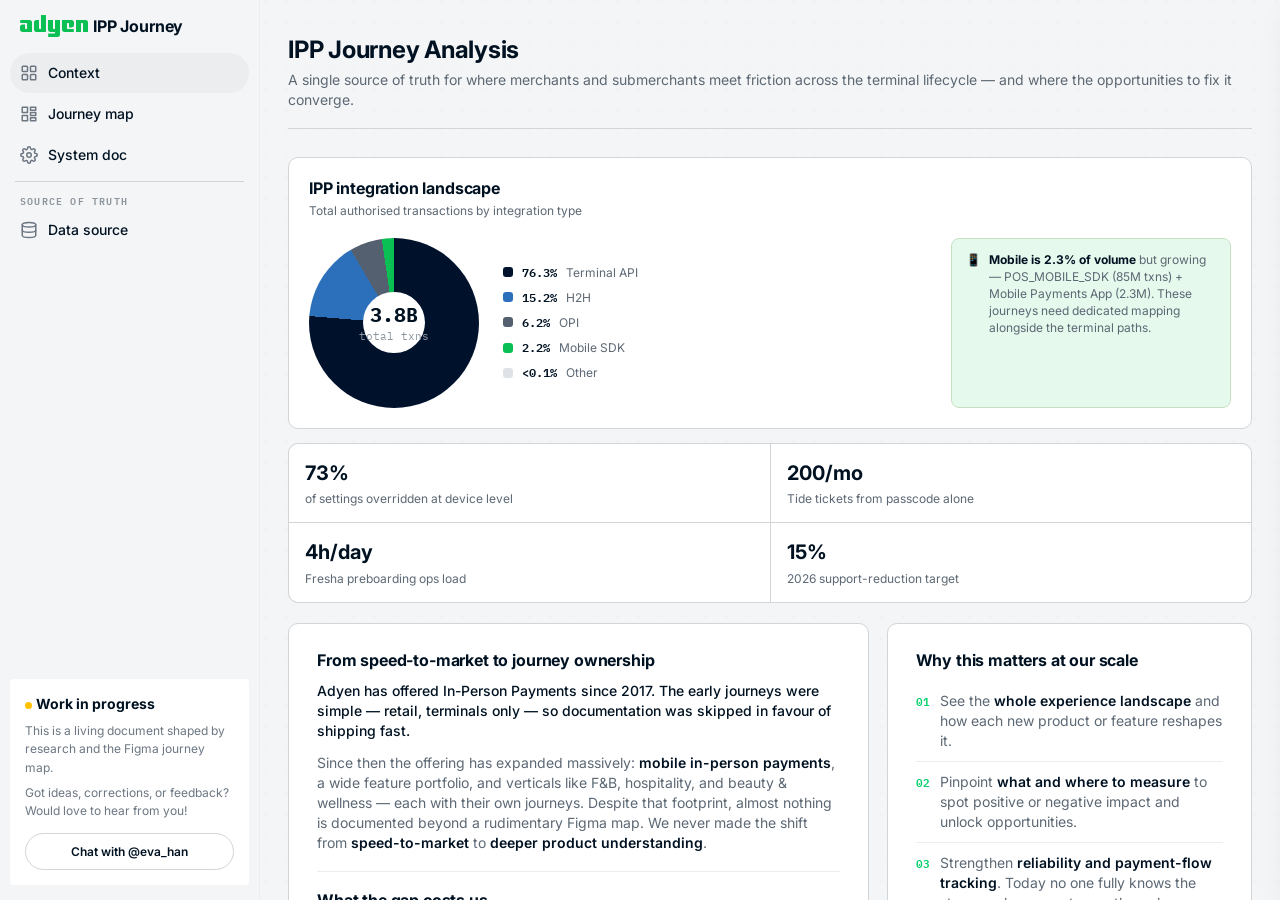
==== commit d1945db9: "UI improvements: sub-steps styling, evidence link, sidebar tab fix, layout updates" ====
--- a/IPP Journey.html
+++ b/IPP Journey.html
@@ -37,7 +37,7 @@
 a{color:inherit}
 
 /* ---- shell ---- */
-.wrap{max-width:1180px;margin:0 auto;padding:0 28px}
+.wrap{max-width:1180px;padding:0 28px}
 header.top{padding:42px 0 22px;border-bottom:1px solid var(--line)}
 .eyebrow{font-family:var(--font-mono);font-size:11px;letter-spacing:.18em;text-transform:uppercase;color:var(--accent);font-weight:var(--fw-semi)}
 header.top h1{font-size:var(--fs-display);line-height:var(--lh-tight);margin:var(--spacing-2xs) 0 var(--spacing-3xs);font-weight:var(--fw-bold)}
@@ -278,7 +278,7 @@
 .chart-legend{display:flex;flex-direction:column;gap:8px;flex:1}
 .chart-legend .cl{display:flex;align-items:center;gap:9px;font-size:var(--fs-caption)}
 .chart-legend .cl .clc{width:10px;height:10px;border-radius:3px;flex:none}
-.chart-legend .cl .clv{margin-left:auto;font-family:var(--font-mono);font-weight:var(--fw-semi);color:var(--ink)}
+.chart-legend .cl .clv{font-family:var(--font-mono);font-weight:var(--fw-semi);color:var(--ink)}
 .chart-legend .cl .cln{color:var(--ink-soft)}
 .mobile-callout{margin-top:16px;background:var(--accent-tint);border:1px solid #c8e0c2;border-radius:8px;padding:12px 14px;
   font-size:var(--fs-caption);color:var(--ink-soft);display:flex;gap:8px;align-items:flex-start}
@@ -435,7 +435,7 @@
   </div>
 
   <nav class="sb-nav">
-    <a class="sb-link active-link" href="#overview" onclick="switchTab('overview')">
+    <a class="sb-link active-link" href="javascript:void(0)" data-tab="overview" onclick="switchTab('overview')">
       <svg viewBox="0 0 24 24" fill="none" stroke="currentColor" stroke-width="2" stroke-linecap="round" stroke-linejoin="round"><rect x="3" y="3" width="7" height="7" rx="1"/><rect x="14" y="3" width="7" height="7" rx="1"/><rect x="3" y="14" width="7" height="7" rx="1"/><rect x="14" y="14" width="7" height="7" rx="1"/></svg>
       Context
     </a>
@@ -443,7 +443,7 @@
       <svg viewBox="0 0 24 24" fill="none" stroke="currentColor" stroke-width="2" stroke-linecap="round" stroke-linejoin="round"><path d="M3 3h7v7H3z"/><path d="M14 3h7v4h-7z"/><path d="M14 10h7v4h-7z"/><path d="M3 14h7v7H3z"/><path d="M14 17h7v4h-7z"/></svg>
       Journey map
     </a>
-    <a class="sb-link" href="#sysinfo" onclick="switchTab('sysinfo')">
+    <a class="sb-link" href="javascript:void(0)" data-tab="sysinfo" onclick="switchTab('sysinfo')">
       <svg viewBox="0 0 24 24" fill="none" stroke="currentColor" stroke-width="2" stroke-linecap="round" stroke-linejoin="round"><circle cx="12" cy="12" r="3"/><path d="M19.4 15a1.65 1.65 0 00.33 1.82l.06.06a2 2 0 11-2.83 2.83l-.06-.06a1.65 1.65 0 00-1.82-.33 1.65 1.65 0 00-1 1.51V21a2 2 0 11-4 0v-.09A1.65 1.65 0 009 19.4a1.65 1.65 0 00-1.82.33l-.06.06a2 2 0 11-2.83-2.83l.06-.06A1.65 1.65 0 004.68 15a1.65 1.65 0 00-1.51-1H3a2 2 0 110-4h.09A1.65 1.65 0 004.6 9a1.65 1.65 0 00-.33-1.82l-.06-.06a2 2 0 112.83-2.83l.06.06A1.65 1.65 0 009 4.68a1.65 1.65 0 001-1.51V3a2 2 0 114 0v.09a1.65 1.65 0 001 1.51 1.65 1.65 0 001.82-.33l.06-.06a2 2 0 112.83 2.83l-.06.06A1.65 1.65 0 0019.4 9a1.65 1.65 0 001.51 1H21a2 2 0 110 4h-.09a1.65 1.65 0 00-1.51 1z"/></svg>
       System doc
     </a>
@@ -482,6 +482,35 @@
   <div class="viewhead"><h2>IPP Journey Analysis</h2>
     <p class="sub">A single source of truth for where merchants and submerchants meet friction across the terminal lifecycle — and where the opportunities to fix it converge.</p>
   </div>
+  <div class="chart-card" style="margin-bottom:14px">
+    <h3>IPP integration landscape</h3>
+    <div class="chart-sub">Total authorised transactions by integration type</div>
+    <div style="display:flex;align-items:flex-start;gap:24px">
+      <div style="display:flex;align-items:center;gap:24px;flex:1">
+        <div class="donut" style="position:relative">
+          <div class="donut-center"><span class="dc-v">3.8B</span><span class="dc-l">total txns</span></div>
+        </div>
+        <div class="chart-legend">
+          <div class="cl"><span class="clc" style="background:#00112c"></span><span class="clv">76.3%</span><span class="cln">Terminal API</span></div>
+          <div class="cl"><span class="clc" style="background:#2c6fba"></span><span class="clv">15.2%</span><span class="cln">H2H</span></div>
+          <div class="cl"><span class="clc" style="background:#546070"></span><span class="clv">6.2%</span><span class="cln">OPI</span></div>
+          <div class="cl"><span class="clc" style="background:#0abf53"></span><span class="clv">2.2%</span><span class="cln">Mobile SDK</span></div>
+          <div class="cl"><span class="clc" style="background:#dfe3e8"></span><span class="clv">&lt;0.1%</span><span class="cln">Other</span></div>
+        </div>
+      </div>
+      <div class="mobile-callout" style="margin-top:0;flex:0 0 280px;align-self:stretch">
+        <span>📱</span>
+        <span><b>Mobile is 2.3% of volume</b> but growing — POS_MOBILE_SDK (85M txns) + Mobile Payments App (2.3M). These journeys need dedicated mapping alongside the terminal paths.</span>
+      </div>
+    </div>
+  </div>
+  <div class="stat-strip" style="margin-bottom:20px">
+    <div class="s"><div class="num">73%</div><div class="cap">of settings overridden at device level</div></div>
+    <div class="s"><div class="num">200/mo</div><div class="cap">Tide tickets from passcode alone</div></div>
+    <div class="s"><div class="num">4h/day</div><div class="cap">Fresha preboarding ops load</div></div>
+    <div class="s"><div class="num">15%</div><div class="cap">2026 support-reduction target</div></div>
+  </div>
+
   <div class="grid2">
     <div>
       <div class="card prose" style="margin-bottom:14px">
@@ -494,6 +523,8 @@
         <p><b>No core experience metrics.</b> Data is a one-off, often large lift. It frequently doesn't exist yet — devs must instrument new events and wait for a firmware release to populate it. Nothing is measured over time, so trends are invisible.</p>
         <p><b>No single source of truth.</b> Teams test flows just to learn how they behave, producing conflicting expectations of how the product should work. New feature journeys aren't assessed for impact, risking divergence from existing flows and missed parity or wow-moments — a real differentiator in-person.</p>
       </div>
+    </div>
+    <div>
       <div class="card prose">
         <h3>Why this matters at our scale</h3>
         <ul class="why-list">
@@ -502,35 +533,6 @@
           <li><span class="ix">03</span><span>Strengthen <b>reliability and payment-flow tracking</b>. Today no one fully knows the steps each payment goes through, or where shoppers and merchants hit pain.</span></li>
         </ul>
         <p style="margin-top:14px;margin-bottom:0;font-size:var(--fs-caption)"><b>Concrete example.</b> P630 faults — a blank screen instead of the PresentCard screen — would be far easier to catch if the journeys were mapped and instrumented.</p>
-      </div>
-    </div>
-
-    <div>
-      <div class="chart-card" style="margin-bottom:14px">
-        <h3>IPP integration landscape</h3>
-        <div class="chart-sub">Total authorised transactions by integration type</div>
-        <div class="donut-wrap">
-          <div class="donut" style="position:relative">
-            <div class="donut-center"><span class="dc-v">3.8B</span><span class="dc-l">total txns</span></div>
-          </div>
-          <div class="chart-legend">
-            <div class="cl"><span class="clc" style="background:#00112c"></span><span class="cln">Terminal API</span><span class="clv">76.3%</span></div>
-            <div class="cl"><span class="clc" style="background:#2c6fba"></span><span class="cln">H2H</span><span class="clv">15.2%</span></div>
-            <div class="cl"><span class="clc" style="background:#546070"></span><span class="cln">OPI</span><span class="clv">6.2%</span></div>
-            <div class="cl"><span class="clc" style="background:#0abf53"></span><span class="cln">Mobile SDK</span><span class="clv">2.2%</span></div>
-            <div class="cl"><span class="clc" style="background:#dfe3e8"></span><span class="cln">Other</span><span class="clv">&lt;0.1%</span></div>
-          </div>
-        </div>
-        <div class="mobile-callout">
-          <span>📱</span>
-          <span><b>Mobile is 2.3% of volume</b> but growing — POS_MOBILE_SDK (85M txns) + Mobile Payments App (2.3M). These journeys need dedicated mapping alongside the terminal paths.</span>
-        </div>
-      </div>
-      <div class="stat-strip">
-        <div class="s"><div class="num">73%</div><div class="cap">of settings overridden at device level</div></div>
-        <div class="s"><div class="num">200/mo</div><div class="cap">Tide tickets from passcode alone</div></div>
-        <div class="s"><div class="num">4h/day</div><div class="cap">Fresha preboarding ops load</div></div>
-        <div class="s"><div class="num">15%</div><div class="cap">2026 support-reduction target</div></div>
       </div>
     </div>
   </div>
@@ -1482,9 +1484,12 @@
     s.classList.toggle('active',s.id===v);
   });
   document.querySelectorAll('.sidebar .sb-nav .sb-link').forEach(a=>{
-    const href=a.getAttribute('href');
-    a.classList.toggle('active-link',href==='#'+v||(v==='opps'&&href==='#coverage'));
-  });
+    const t=a.dataset.tab;
+    if(t) a.classList.toggle('active-link',t===v);
+  });
+  if(location.hash!=='#'+v)history.replaceState(null,'','#'+v);
+  const mc=document.querySelector('.main-content');
+  if(mc)mc.scrollTo(0,0);
 }
 </script>
 </div><!-- /main-content -->
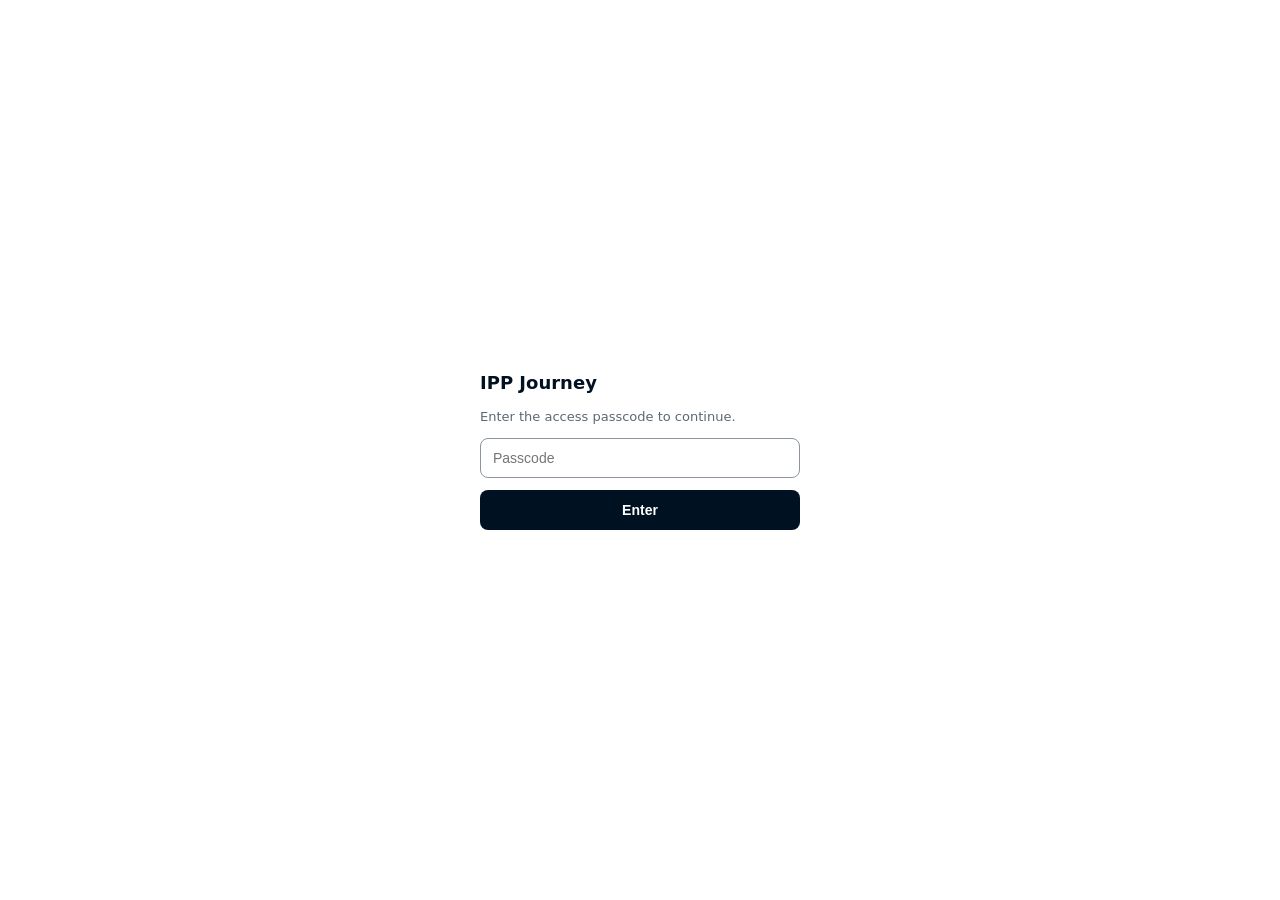
==== commit 4c739a85: "Add client-side passcode gate to IPP Journey page Protects the page with a shared passcode so only p" ====
--- a/IPP Journey.html
+++ b/IPP Journey.html
@@ -424,6 +424,40 @@
 </style>
 </head>
 <body>
+
+<!-- Access gate (client-side, prototype only). Change ACCESS_PASSWORD below to set the shared password.
+     NOTE: this is a soft gate — the password lives in the page source, so it only deters casual visitors. -->
+<div id="ipp-gate" style="position:fixed;inset:0;z-index:100000;display:flex;align-items:center;justify-content:center;background:#ffffff;">
+  <form id="ipp-gate-form" style="width:320px;max-width:88vw;display:flex;flex-direction:column;gap:12px;font-family:'Adyen UI',system-ui,sans-serif;">
+    <div style="font-size:18px;font-weight:600;color:#001222;">IPP Journey</div>
+    <div style="font-size:13px;color:#5C6874;">Enter the access passcode to continue.</div>
+    <input id="ipp-gate-input" type="password" placeholder="Passcode" autocomplete="current-password"
+      style="height:40px;padding:0 12px;border:1px solid #8C959D;border-radius:8px;font-size:14px;outline:none;box-sizing:border-box;" />
+    <div id="ipp-gate-err" style="display:none;font-size:12px;color:#DC3801;">Incorrect passcode — try again.</div>
+    <button type="submit" style="height:40px;border:0;border-radius:8px;background:#001222;color:#fff;font-size:14px;font-weight:600;cursor:pointer;">Enter</button>
+  </form>
+</div>
+<script>
+  (function () {
+    var ACCESS_PASSWORD = 'IPPjourney'; // <-- change me
+    var KEY = 'ipp-access-until';       // stores the expiry timestamp
+    var TTL = 24 * 60 * 60 * 1000;      // stay signed in for 24 hours
+    var gate = document.getElementById('ipp-gate');
+    var until = parseInt(localStorage.getItem(KEY) || '0', 10);
+    if (until && Date.now() < until) { gate.style.display = 'none'; return; }
+    var form = document.getElementById('ipp-gate-form');
+    var input = document.getElementById('ipp-gate-input');
+    var err = document.getElementById('ipp-gate-err');
+    input.focus();
+    form.addEventListener('submit', function (e) {
+      e.preventDefault();
+      if (input.value === ACCESS_PASSWORD) {
+        localStorage.setItem(KEY, String(Date.now() + TTL));
+        gate.style.display = 'none';
+      } else { err.style.display = 'block'; input.value = ''; input.focus(); }
+    });
+  })();
+</script>
 
 <!-- ===== SIDEBAR ===== -->
 <aside class="sidebar">
